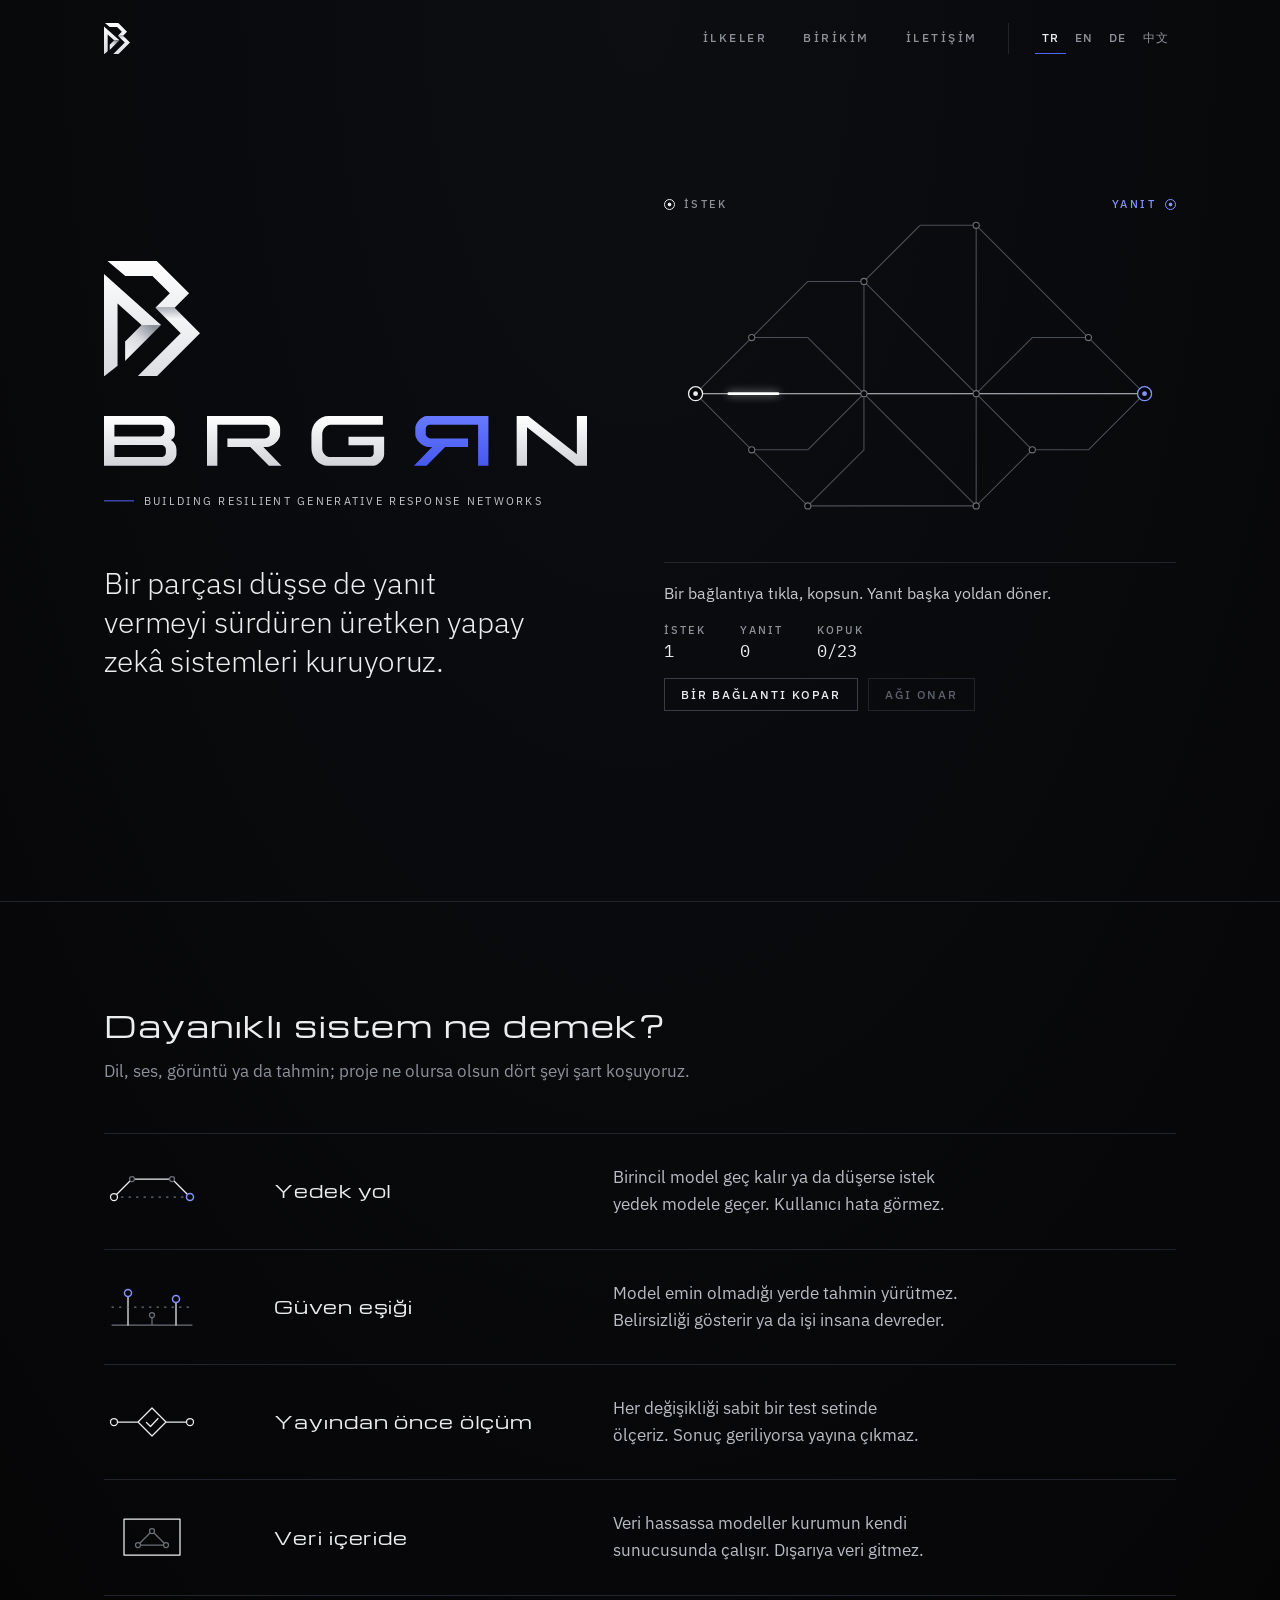
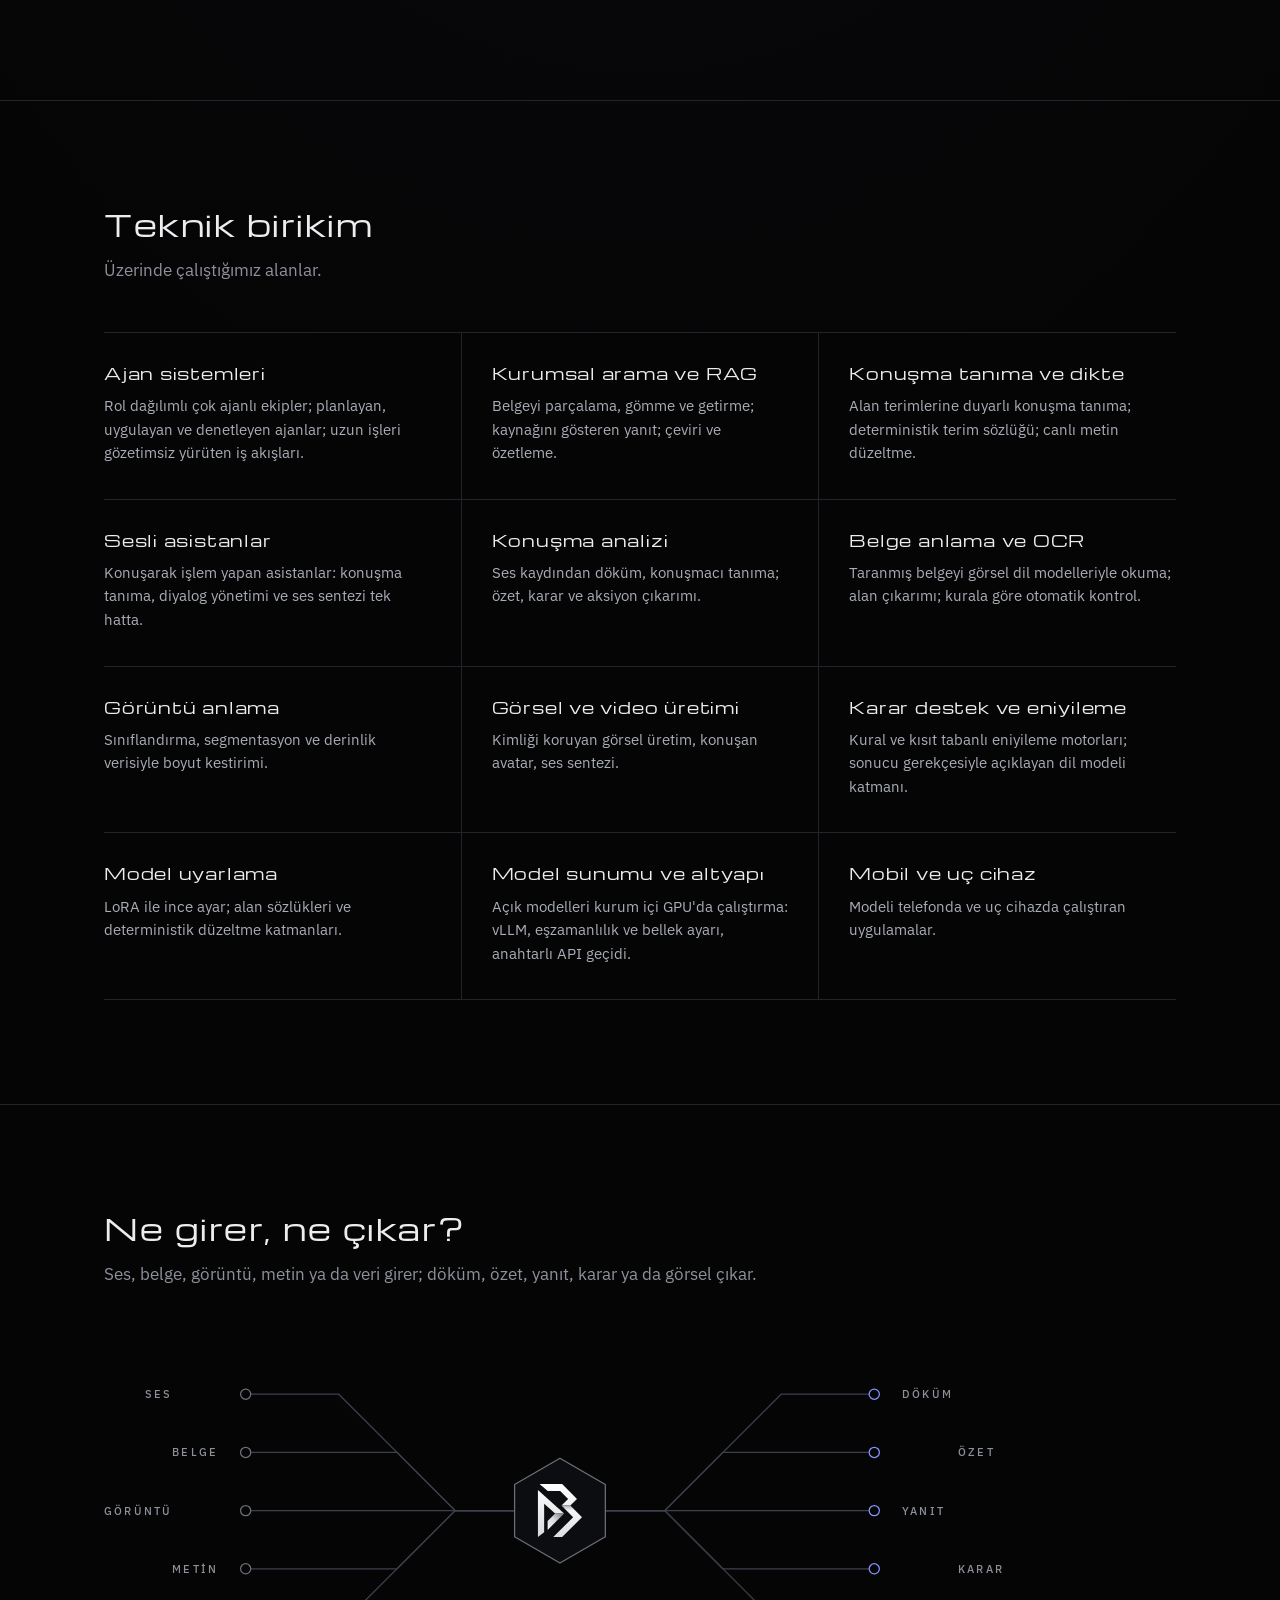
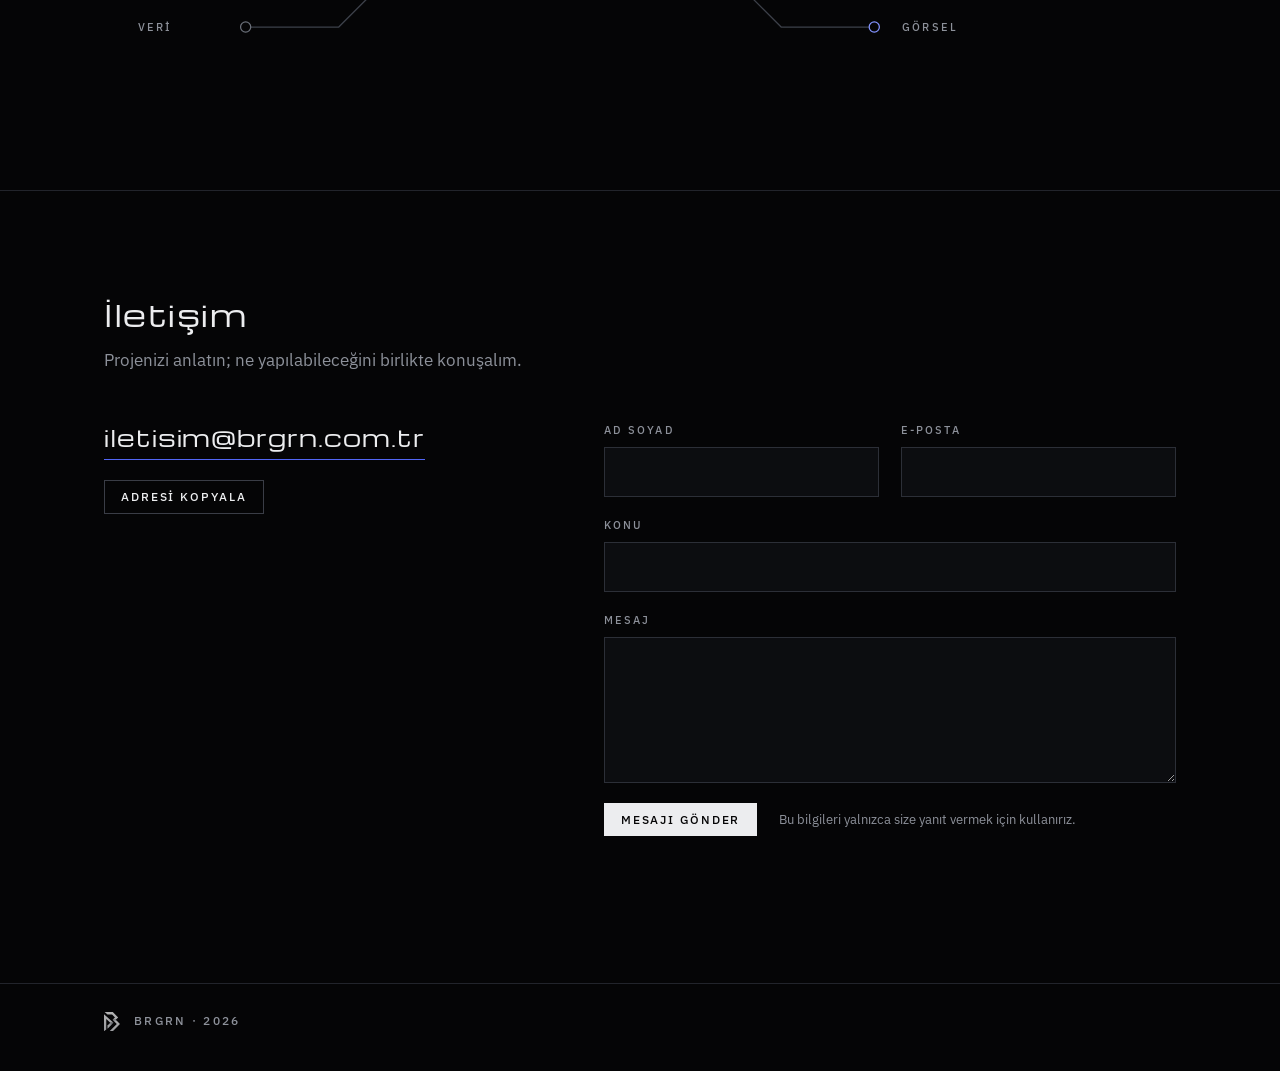
==== index.html @ f75fa8b0 "Dört dil, ilkeler, teknik birikim, akış ve iletişim formu - Sayfalar tools/ altındaki şablon ve meti" ====
<!doctype html>
<!-- Üretilen dosya, elle düzenlenmez. Kaynak: tools/page.html + tools/metinler.json (python3 tools/build.py) -->
<html lang="tr" class="no-js">
<head>
<meta charset="utf-8">
<meta name="viewport" content="width=device-width, initial-scale=1">
<title>BRGRN — Building Resilient Generative Response Networks</title>
<meta name="description" content="BRGRN: bir parçası düşse de yanıt vermeyi sürdüren üretken yapay zekâ sistemleri kuruyoruz.">
<meta name="theme-color" content="#050506">
<meta name="color-scheme" content="dark">
<link rel="canonical" href="https://brgrn.com.tr/">
<link rel="alternate" hreflang="tr" href="https://brgrn.com.tr/">
<link rel="alternate" hreflang="en" href="https://brgrn.com.tr/en/">
<link rel="alternate" hreflang="de" href="https://brgrn.com.tr/de/">
<link rel="alternate" hreflang="zh-Hans" href="https://brgrn.com.tr/zh/">
<link rel="alternate" hreflang="x-default" href="https://brgrn.com.tr/">
<meta property="og:type" content="website">
<meta property="og:url" content="https://brgrn.com.tr/">
<meta property="og:locale" content="tr_TR">
<meta property="og:title" content="BRGRN — Building Resilient Generative Response Networks">
<meta property="og:description" content="BRGRN: bir parçası düşse de yanıt vermeyi sürdüren üretken yapay zekâ sistemleri kuruyoruz.">
<link rel="icon" href="assets/img/favicon.svg" type="image/svg+xml">
<link rel="apple-touch-icon" href="assets/img/apple-touch-icon.png">
<link rel="preload" href="assets/fonts/ibm-plex-sans-latin-400.woff2" as="font" type="font/woff2" crossorigin>
<link rel="preload" href="assets/fonts/michroma-latin-400.woff2" as="font" type="font/woff2" crossorigin>
<link rel="stylesheet" href="assets/css/site.css?v=7">
<script>document.documentElement.className = 'js';</script>
</head>
<body>
<svg width="0" height="0" style="position:absolute" aria-hidden="true" focusable="false">
  <defs>
    <linearGradient id="brgrn-m1" gradientUnits="userSpaceOnUse" x1="0" y1="0" x2="0" y2="227.6"><stop offset="0" stop-color="#fff"/><stop offset="1" stop-color="#d7d9de"/></linearGradient>
    <linearGradient id="brgrn-m2" gradientUnits="userSpaceOnUse" x1="93.25" y1="126.2" x2="41.7" y2="177.75"><stop offset="0" stop-color="#8b9099"/><stop offset=".5" stop-color="#d9dbe0"/><stop offset="1" stop-color="#eeeff1"/></linearGradient>
    <linearGradient id="brgrn-m3" gradientUnits="userSpaceOnUse" x1="0" y1="92.25" x2="0" y2="227.6"><stop offset="0" stop-color="#aeb2ba"/><stop offset=".16" stop-color="#f4f5f6"/><stop offset="1" stop-color="#dcdee2"/></linearGradient>
    <linearGradient id="brgrn-w1" gradientUnits="userSpaceOnUse" x1="0" y1="0" x2="0" y2="73.2"><stop offset="0" stop-color="#fff"/><stop offset="1" stop-color="#d2d4d9"/></linearGradient>
    <linearGradient id="brgrn-w2" gradientUnits="userSpaceOnUse" x1="0" y1="0" x2="0" y2="73.2"><stop offset="0" stop-color="#6679ff"/><stop offset="1" stop-color="#4659ee"/></linearGradient>
    <path id="brgrn-b" fill-rule="evenodd" d="M0 0H88C94.76 0 104.1 9.86 104.1 17V26.5C104.1 30.5 101.5 33.8 98.4 35.3C102.2 37.6 106.5 42.5 106.5 49.5V56.5C106.5 63.51 96.93 73.2 90 73.2H0ZM15.3 12.9H83.6C86.1 12.9 88.6 15.4 88.6 17.9V23.2C88.6 26.7 85.1 30.2 81.6 30.2H15.3ZM15.3 42.6H84.4C87.65 42.6 90.9 45.85 90.9 49.1V54.4C90.9 57.4 87.9 60.4 84.9 60.4H15.3Z"/>
    <path id="brgrn-r" d="M0 0H91C97.93 0 107.5 10.15 107.5 17.5V27C107.5 35.28 97.33 45.4 89 45.4H82.8L109.5 73.2H91L63.6 45.4H30V33.1H85C88.6 33.1 92.2 29.65 92.2 26.2V18.6C92.2 15.75 89.35 12.9 86.5 12.9H15.2V73.2H0Z"/>
    <path id="brgrn-g" d="M105 0V13H28C21.71 13 15.9 19.72 15.9 27V48C15.9 54.45 21.71 60.4 28 60.4H86C88.75 60.4 91.5 57.7 91.5 55V42.9H54.5V30.4H106.9V57C106.9 63.8 97.68 73.2 91 73.2H24C10.8 73.2 0 61.64 0 47.5V27C0 12.15 11.25 0 25 0Z"/>
    <path id="brgrn-n" d="M0 0H17L88.5 56.3V0H103.5V73.2H87.07L15.2 16.5V73.2H0Z"/>
    <g id="brgrn-mark"><polygon fill="url(#brgrn-m1)" points="0,25.5 112.5,126.2 74,126.2 26.7,83.9 26.7,206.5 0,227.6"/><polygon fill="url(#brgrn-m2)" points="74,126.2 112.5,126.2 41.7,197 41.7,158.5"/><polygon fill="url(#brgrn-m1)" points="6.9,0 104,0 167.75,63.75 139.25,92.25 101.25,92.25 129.75,63.75 95.5,29.5 42.1,29.5"/><polygon fill="url(#brgrn-m3)" points="101.25,92.25 139.25,92.25 189.25,142.25 103.9,227.6 65.9,227.6 151.25,142.25"/></g>
    <g id="brgrn-word">
      <g fill="url(#brgrn-w1)"><use href="#brgrn-b"/><use href="#brgrn-r" x="151.4"/><use href="#brgrn-g" x="304.9"/><use href="#brgrn-n" x="606.6"/></g>
      <use href="#brgrn-r" fill="url(#brgrn-w2)" transform="translate(565.1 0) scale(-1 1)"/>
    </g>
  </defs>
</svg>

<a class="skip" href="#icerik">İçeriğe geç</a>

<header class="top">
  <a class="top__home" href="./" aria-label="BRGRN ana sayfa">
    <svg class="top__mark" viewBox="0 0 189.25 227.6" aria-hidden="true"><use href="#brgrn-mark"/></svg>
  </a>
  <nav class="top__nav" aria-label="Bölümler">
    <a href="#ilkeler">İlkeler</a>
    <a href="#birikim">Birikim</a>
    <a href="#iletisim">İletişim</a>
  </nav>
  <nav class="top__lang" aria-label="Dil">
    <a href="./" lang="tr" hreflang="tr" title="Türkçe" aria-current="true">TR</a>
    <a href="en/" lang="en" hreflang="en" title="English">EN</a>
    <a href="de/" lang="de" hreflang="de" title="Deutsch">DE</a>
    <a href="zh/" lang="zh-Hans" hreflang="zh-Hans" title="中文">中文</a>
  </nav>
</header>

<main id="icerik">

  <section class="hero" aria-labelledby="baslik">
    <div class="hero__id">
      <svg class="hero__mark rise" style="--d:0" viewBox="0 0 189.25 227.6" aria-hidden="true"><use href="#brgrn-mark"/></svg>
      <h1 class="hero__word rise" style="--d:1" id="baslik">
        <svg viewBox="0 0 710.1 73.2" role="img" aria-label="BRGRN"><use href="#brgrn-word"/></svg>
      </h1>
      <p class="tagline rise" style="--d:2" lang="en"><span>Building Resilient Generative Response Networks</span></p>
      <p class="lede rise" style="--d:3">Bir parçası düşse de yanıt vermeyi sürdüren üretken yapay zekâ sistemleri kuruyoruz.</p>
    </div>

    <figure class="net rise" style="--d:4" data-net>
      <div class="net__stage">
        <svg viewBox="0 0 584 388" role="img" aria-label="On iki düğümlü bir ağ. İstek soldan sağa gider, yanıt mavi renkte geri döner."></svg>
        <span class="net__tag net__tag--req" aria-hidden="true">İstek</span>
        <span class="net__tag net__tag--res" aria-hidden="true">Yanıt</span>
      </div>
      <figcaption class="net__panel">
        <p class="net__hint">Bir bağlantıya tıkla, kopsun. Yanıt başka yoldan döner.</p>
        <div class="net__row">
          <dl class="net__read">
            <div data-net-live><dt>İstek</dt><dd data-net-sent>0</dd></div>
            <div data-net-live><dt>Yanıt</dt><dd data-net-answered>0</dd></div>
            <div><dt>Kopuk</dt><dd data-net-cut>0/23</dd></div>
          </dl>
          <div class="net__actions">
            <button type="button" class="btn" data-net-break>Bir bağlantı kopar</button>
            <button type="button" class="btn" data-net-heal disabled>Ağı onar</button>
          </div>
        </div>
        <p class="net__status" role="status" data-net-status></p>
      </figcaption>
    </figure>
  </section>

  <section class="band" id="ilkeler" aria-labelledby="ilkeler-baslik">
    <h2 class="band__title" id="ilkeler-baslik">Dayanıklı sistem ne demek?</h2>
    <p class="band__lead">Dil, ses, görüntü ya da tahmin; proje ne olursa olsun dört şeyi şart koşuyoruz.</p>
    <ul class="rules">
      <li class="rule">
        <svg class="rule__fig" viewBox="0 0 96 48" aria-hidden="true">
          <path class="ln off" d="M10 30H86"/>
          <path class="ln on" d="M10 30L28 12H68L86 30"/>
          <circle class="nd" cx="28" cy="12" r="2.5"/><circle class="nd" cx="68" cy="12" r="2.5"/>
          <circle class="nd on" cx="10" cy="30" r="3.5"/><circle class="nd res" cx="86" cy="30" r="3.5"/>
        </svg>
        <h3 class="rule__name">Yedek yol</h3>
        <p class="rule__text">Birincil model geç kalır ya da düşerse istek yedek modele geçer. Kullanıcı hata görmez.</p>
      </li>
      <li class="rule">
        <svg class="rule__fig" viewBox="0 0 96 48" aria-hidden="true">
          <path class="ln" d="M8 42H88M48 42V34.5"/>
          <path class="ln on" d="M24 42V13.5M72 42V19.5"/>
          <path class="ln off" d="M8 24H88"/>
          <circle class="nd" cx="48" cy="32" r="2.5"/>
          <circle class="nd res" cx="24" cy="10" r="3.5"/><circle class="nd res" cx="72" cy="16" r="3.5"/>
        </svg>
        <h3 class="rule__name">Güven eşiği</h3>
        <p class="rule__text">Model emin olmadığı yerde tahmin yürütmez. Belirsizliği gösterir ya da işi insana devreder.</p>
      </li>
      <li class="rule">
        <svg class="rule__fig" viewBox="0 0 96 48" aria-hidden="true">
          <path class="ln on" d="M10 24H34L48 10L62 24L48 38L34 24M62 24H82"/>
          <path class="ln on" d="M42.5 24.5L46.5 28.5L54 20.5"/>
          <circle class="nd on" cx="10" cy="24" r="3.5"/><circle class="nd on" cx="86" cy="24" r="3.5"/>
        </svg>
        <h3 class="rule__name">Yayından önce ölçüm</h3>
        <p class="rule__text">Her değişikliği sabit bir test setinde ölçeriz. Sonuç geriliyorsa yayına çıkmaz.</p>
      </li>
      <li class="rule">
        <svg class="rule__fig" viewBox="0 0 96 48" aria-hidden="true">
          <path class="ln on" d="M20 6H76V42H20Z"/>
          <path class="ln" d="M34 32L48 18L62 32Z"/>
          <circle class="nd" cx="34" cy="32" r="2.5"/><circle class="nd" cx="48" cy="18" r="2.5"/><circle class="nd" cx="62" cy="32" r="2.5"/>
        </svg>
        <h3 class="rule__name">Veri içeride</h3>
        <p class="rule__text">Veri hassassa modeller kurumun kendi sunucusunda çalışır. Dışarıya veri gitmez.</p>
      </li>
    </ul>
  </section>

  <section class="band" id="birikim" aria-labelledby="birikim-baslik">
    <h2 class="band__title" id="birikim-baslik">Teknik birikim</h2>
    <p class="band__lead">Üzerinde çalıştığımız alanlar.</p>
    <div class="band__box">
      <ul class="fields">
        <li class="field">
          <h3 class="field__name">Ajan sistemleri</h3>
          <p class="field__text">Rol dağılımlı çok ajanlı ekipler; planlayan, uygulayan ve denetleyen ajanlar; uzun işleri gözetimsiz yürüten iş akışları.</p>
        </li>
        <li class="field">
          <h3 class="field__name">Kurumsal arama ve RAG</h3>
          <p class="field__text">Belgeyi parçalama, gömme ve getirme; kaynağını gösteren yanıt; çeviri ve özetleme.</p>
        </li>
        <li class="field">
          <h3 class="field__name">Konuşma tanıma ve dikte</h3>
          <p class="field__text">Alan terimlerine duyarlı konuşma tanıma; deterministik terim sözlüğü; canlı metin düzeltme.</p>
        </li>
        <li class="field">
          <h3 class="field__name">Sesli asistanlar</h3>
          <p class="field__text">Konuşarak işlem yapan asistanlar: konuşma tanıma, diyalog yönetimi ve ses sentezi tek hatta.</p>
        </li>
        <li class="field">
          <h3 class="field__name">Konuşma analizi</h3>
          <p class="field__text">Ses kaydından döküm, konuşmacı tanıma; özet, karar ve aksiyon çıkarımı.</p>
        </li>
        <li class="field">
          <h3 class="field__name">Belge anlama ve OCR</h3>
          <p class="field__text">Taranmış belgeyi görsel dil modelleriyle okuma; alan çıkarımı; kurala göre otomatik kontrol.</p>
        </li>
        <li class="field">
          <h3 class="field__name">Görüntü anlama</h3>
          <p class="field__text">Sınıflandırma, segmentasyon ve derinlik verisiyle boyut kestirimi.</p>
        </li>
        <li class="field">
          <h3 class="field__name">Görsel ve video üretimi</h3>
          <p class="field__text">Kimliği koruyan görsel üretim, konuşan avatar, ses sentezi.</p>
        </li>
        <li class="field">
          <h3 class="field__name">Karar destek ve eniyileme</h3>
          <p class="field__text">Kural ve kısıt tabanlı eniyileme motorları; sonucu gerekçesiyle açıklayan dil modeli katmanı.</p>
        </li>
        <li class="field">
          <h3 class="field__name">Model uyarlama</h3>
          <p class="field__text">LoRA ile ince ayar; alan sözlükleri ve deterministik düzeltme katmanları.</p>
        </li>
        <li class="field">
          <h3 class="field__name">Model sunumu ve altyapı</h3>
          <p class="field__text">Açık modelleri kurum içi GPU&#x27;da çalıştırma: vLLM, eşzamanlılık ve bellek ayarı, anahtarlı API geçidi.</p>
        </li>
        <li class="field">
          <h3 class="field__name">Mobil ve uç cihaz</h3>
          <p class="field__text">Modeli telefonda ve uç cihazda çalıştıran uygulamalar.</p>
        </li>
      </ul>
    </div>
  </section>

  <section class="band" id="akis" aria-labelledby="akis-baslik">
    <h2 class="band__title" id="akis-baslik">Ne girer, ne çıkar?</h2>
    <p class="band__lead">Ses, belge, görüntü, metin ya da veri girer; döküm, özet, yanıt, karar ya da görsel çıkar.</p>
    <div class="band__box">
      <figure class="flow" data-flow>
        <svg viewBox="0 0 448 240" role="img" aria-label="Beş girdi türü ortadaki BRGRN amblemine akar ve beş çıktı türünden biri olarak çıkar."></svg>
      </figure>
    </div>
  </section>

  <section class="band" id="iletisim" aria-labelledby="iletisim-baslik">
    <h2 class="band__title" id="iletisim-baslik">İletişim</h2>
    <p class="band__lead">Projenizi anlatın; ne yapılabileceğini birlikte konuşalım.</p>
    <div class="band__box contact">
      <div class="contact__direct">
        <a class="contact__mail" href="mailto:iletisim@brgrn.com.tr">iletisim@brgrn.com.tr</a>
        <button type="button" class="btn" aria-live="polite" data-copy="iletisim@brgrn.com.tr" data-copied="Kopyalandı" data-failed="Kopyalanamadı">Adresi kopyala</button>
      </div>
      <form class="form" action="mailto:iletisim@brgrn.com.tr" method="post" enctype="text/plain" data-form data-to="iletisim@brgrn.com.tr" data-endpoint="https://api.web3forms.com/submit" data-key="">
        <div class="form__pair">
          <label class="form__field"><span>Ad soyad</span><input type="text" name="name" autocomplete="name" required maxlength="120"></label>
          <label class="form__field"><span>E-posta</span><input type="email" name="email" autocomplete="email" required maxlength="160"></label>
        </div>
        <label class="form__field"><span>Konu</span><input type="text" name="subject" required maxlength="160"></label>
        <label class="form__field"><span>Mesaj</span><textarea name="message" rows="5" required maxlength="5000"></textarea></label>
        <input type="checkbox" name="botcheck" class="form__trap" tabindex="-1" autocomplete="off" aria-hidden="true">
        <div class="form__foot">
          <button type="submit" class="btn btn--main">Mesajı gönder</button>
          <p class="form__note">Bu bilgileri yalnızca size yanıt vermek için kullanırız.</p>
        </div>
        <p class="form__status" role="status" data-form-status></p>
      </form>
    </div>
  </section>

</main>

<footer class="foot">
  <div class="foot__in">
    <svg class="foot__mark" viewBox="0 0 189.25 227.6" aria-hidden="true"><use href="#brgrn-mark"/></svg>
    <p>BRGRN · 2026</p>
  </div>
</footer>

<script type="application/json" id="i18n">{"net": {"down": "Yol kalmadı. Onarım bekleniyor.", "rerouted": "Bağlantı koptu. Yanıt başka yoldan dönüyor.", "unaffected": "Bağlantı koptu. Kullanılan yol etkilenmedi.", "healed_hand": "Bağlantı onarıldı.", "healed_self": "Bağlantı kendini onardı.", "healed_all": "Ağ onarıldı."}, "flow": {"in": ["Ses", "Belge", "Görüntü", "Metin", "Veri"], "out": ["Döküm", "Özet", "Yanıt", "Karar", "Görsel"]}, "form": {"sending": "Gönderiliyor…", "sent": "Mesajınız ulaştı. Yanıtı yazdığınız e-posta adresine göndereceğiz.", "failed": "Mesaj gönderilemedi. Yeniden deneyin ya da doğrudan iletisim@brgrn.com.tr adresine yazın.", "mailto": "Posta programınız açıldı. Gönderimi oradan tamamlayın."}}</script>
<script src="assets/js/network.js?v=7" defer></script>
<script src="assets/js/flow.js?v=7" defer></script>
<script src="assets/js/contact.js?v=7" defer></script>
</body>
</html>
---- assets/css/site.css ----
/* BRGRN — site stilleri
   Renkler ve yazı tipleri logodan türetildi: siyah zemin, krom beyazı, "yanıt" mavisi. */

/* ---------- Yazı tipleri (dosyalar depoda, dış istek yok) ---------- */
@font-face { font-family: "Michroma"; font-weight: 400; font-display: swap;
  src: url("../fonts/michroma-latin-400.woff2") format("woff2");
  unicode-range: U+0000-00FF, U+0131, U+0152-0153, U+02BB-02BC, U+02C6, U+02DA, U+02DC, U+2000-206F, U+20AC, U+2122, U+2212; }
@font-face { font-family: "Michroma"; font-weight: 400; font-display: swap;
  src: url("../fonts/michroma-latin-ext-400.woff2") format("woff2");
  unicode-range: U+0100-0130, U+0132-0151, U+0154-02BA, U+02BD-02C5, U+02C7-02CC, U+02CE-02D7, U+02DD-02FF, U+1E00-1EFF, U+20A0-20AB, U+20AD-20C0; }

@font-face { font-family: "IBM Plex Sans"; font-weight: 300; font-display: swap;
  src: url("../fonts/ibm-plex-sans-latin-300.woff2") format("woff2");
  unicode-range: U+0000-00FF, U+0131, U+0152-0153, U+02BB-02BC, U+02C6, U+02DA, U+02DC, U+2000-206F, U+20AC, U+2122, U+2212; }
@font-face { font-family: "IBM Plex Sans"; font-weight: 300; font-display: swap;
  src: url("../fonts/ibm-plex-sans-latin-ext-300.woff2") format("woff2");
  unicode-range: U+0100-0130, U+0132-0151, U+0154-02BA, U+02BD-02C5, U+02C7-02CC, U+02CE-02D7, U+02DD-02FF, U+1E00-1EFF, U+20A0-20AB, U+20AD-20C0; }
@font-face { font-family: "IBM Plex Sans"; font-weight: 400; font-display: swap;
  src: url("../fonts/ibm-plex-sans-latin-400.woff2") format("woff2");
  unicode-range: U+0000-00FF, U+0131, U+0152-0153, U+02BB-02BC, U+02C6, U+02DA, U+02DC, U+2000-206F, U+20AC, U+2122, U+2212; }
@font-face { font-family: "IBM Plex Sans"; font-weight: 400; font-display: swap;
  src: url("../fonts/ibm-plex-sans-latin-ext-400.woff2") format("woff2");
  unicode-range: U+0100-0130, U+0132-0151, U+0154-02BA, U+02BD-02C5, U+02C7-02CC, U+02CE-02D7, U+02DD-02FF, U+1E00-1EFF, U+20A0-20AB, U+20AD-20C0; }
@font-face { font-family: "IBM Plex Sans"; font-weight: 500; font-display: swap;
  src: url("../fonts/ibm-plex-sans-latin-500.woff2") format("woff2");
  unicode-range: U+0000-00FF, U+0131, U+0152-0153, U+02BB-02BC, U+02C6, U+02DA, U+02DC, U+2000-206F, U+20AC, U+2122, U+2212; }
@font-face { font-family: "IBM Plex Sans"; font-weight: 500; font-display: swap;
  src: url("../fonts/ibm-plex-sans-latin-ext-500.woff2") format("woff2");
  unicode-range: U+0100-0130, U+0132-0151, U+0154-02BA, U+02BD-02C5, U+02C7-02CC, U+02CE-02D7, U+02DD-02FF, U+1E00-1EFF, U+20A0-20AB, U+20AD-20C0; }

@font-face { font-family: "IBM Plex Mono"; font-weight: 400; font-display: swap;
  src: url("../fonts/ibm-plex-mono-latin-400.woff2") format("woff2");
  unicode-range: U+0000-00FF, U+0131, U+0152-0153, U+02BB-02BC, U+02C6, U+02DA, U+02DC, U+2000-206F, U+20AC, U+2122, U+2212; }
@font-face { font-family: "IBM Plex Mono"; font-weight: 400; font-display: swap;
  src: url("../fonts/ibm-plex-mono-latin-ext-400.woff2") format("woff2");
  unicode-range: U+0100-0130, U+0132-0151, U+0154-02BA, U+02BD-02C5, U+02C7-02CC, U+02CE-02D7, U+02DD-02FF, U+1E00-1EFF, U+20A0-20AB, U+20AD-20C0; }

/* ---------- Temel değerler ---------- */
:root {
  --void: #050506;          /* zemin */
  --carbon: #0c0d10;        /* yükseltilmiş yüzey */
  --seam: #22242b;          /* ince çizgi */
  --steel: #8d919a;         /* ikincil metin */
  --chrome: #ecedef;        /* ana metin, amblem */
  --response: #5266f5;      /* logodaki mavi */
  --response-hi: #8494ff;   /* koyu zeminde küçük mavi metin */

  --display: "Michroma", "Eurostile", "Arial Black", sans-serif;
  --body: "IBM Plex Sans", system-ui, -apple-system, "Segoe UI", sans-serif;
  --mono: "IBM Plex Mono", ui-monospace, "SF Mono", Menlo, monospace;

  --gutter: clamp(20px, 5vw, 64px);
  --wide: 1200px;
}

*, *::before, *::after { box-sizing: border-box; }
html { -webkit-text-size-adjust: 100%; text-size-adjust: 100%; scroll-behavior: smooth; }
body {
  margin: 0;
  background: var(--void) radial-gradient(120% 70% at 50% 0%, #0d0e12 0%, var(--void) 70%) no-repeat;
  color: var(--chrome);
  font: 400 1.0625rem/1.6 var(--body);
  -webkit-font-smoothing: antialiased;
}
h1, h2, h3, p, ul, dl, dd, figure { margin: 0; }
a { color: inherit; }
svg { display: block; }
:focus-visible { outline: 2px solid var(--response-hi); outline-offset: 4px; border-radius: 2px; }

.skip { position: absolute; left: var(--gutter); top: -100px; z-index: 10; padding: 10px 14px; background: var(--chrome); color: var(--void); text-decoration: none; }
.skip:focus { top: 12px; }

/* ---------- Üst şerit ---------- */
.top {
  display: flex; flex-wrap: wrap; align-items: center; gap: 12px clamp(14px, 3vw, 30px);
  max-width: var(--wide); margin-inline: auto; padding: 22px var(--gutter);
}
.top__mark { width: 26px; height: auto; }
.top__nav { display: flex; gap: clamp(14px, 3vw, 36px); margin-left: auto; }
.top__nav a {
  font-size: .78rem; font-weight: 500; letter-spacing: .2em; text-transform: uppercase;
  text-decoration: none; color: var(--steel); padding: 6px 0;
  border-bottom: 1px solid transparent; transition: color .2s, border-color .2s;
}
.top__nav a:hover { color: var(--chrome); border-color: var(--response); }
.top__lang { display: flex; gap: 2px; padding-left: clamp(12px, 2.4vw, 26px); border-left: 1px solid var(--seam); }
.top__lang a {
  padding: 6px 7px; font-size: .74rem; font-weight: 500; letter-spacing: .1em; text-decoration: none;
  color: var(--steel); border-bottom: 1px solid transparent; transition: color .2s, border-color .2s;
}
.top__lang a:hover { color: var(--chrome); }
.top__lang a[aria-current] { color: var(--chrome); border-color: var(--response); }
@media (max-width: 760px) {
  .top__lang { order: 2; margin-left: auto; padding-left: 0; border-left: 0; }
  .top__nav { order: 3; width: 100%; margin-left: 0; }
}

/* ---------- Giriş ---------- */
.hero {
  display: grid; grid-template-columns: minmax(0, 1fr) minmax(0, 1.06fr);
  gap: clamp(32px, 6vw, 88px); align-items: center;
  max-width: var(--wide); margin-inline: auto;
  padding: clamp(28px, 6vh, 72px) var(--gutter) clamp(56px, 10vh, 112px);
  min-height: calc(100svh - 76px);
}
.no-js .hero { grid-template-columns: minmax(0, 1fr); }
.hero__id { container-type: inline-size; }
.hero__mark { width: clamp(60px, 8vw, 96px); height: auto; }
.hero__word { margin-top: clamp(26px, 4vw, 40px); }
.hero__word svg { width: min(100%, 500px); height: auto; }

.tagline {
  display: flex; align-items: baseline; gap: .9em;
  margin-top: clamp(16px, 2.2vw, 24px);
  /* geniş ekranda logodaki gibi tek satır: boyut, logo genişliğine göre ölçeklenir */
  font-size: clamp(.64rem, 2.36cqi, .8rem); font-weight: 400;
  letter-spacing: .2em; text-transform: uppercase; line-height: 1.9; color: #c5c8ce;
  text-wrap: balance;
}
.tagline::before { content: ""; flex: none; width: 2.6em; height: 1px; background: var(--response); transform: translateY(-.32em); }

.lede {
  margin-top: clamp(28px, 4.5vw, 52px); max-width: 24ch;
  font-size: clamp(1.3rem, 1rem + 1.3vw, 1.85rem); font-weight: 300; line-height: 1.32; letter-spacing: -.005em;
  text-wrap: balance;
}

/* ---------- Canlı ağ ---------- */
.no-js .net { display: none; }
.net__stage { position: relative; }
.net__stage svg { width: 100%; height: auto; overflow: visible; }

.net__line { fill: none; stroke: #4a4e58; stroke-width: 1.25; stroke-linecap: round; stroke-linejoin: round; transition: stroke .2s, opacity .4s; }
.net__hit { fill: none; stroke: transparent; stroke-width: 22; stroke-linecap: round; pointer-events: stroke; cursor: pointer; }
.net__edge:hover .net__line { stroke: var(--chrome); }
.net__edge.is-cut .net__line { stroke-dasharray: 1.5 7; opacity: .55; }
.net__edge.is-cut:hover .net__line { opacity: 1; }

.net__route { fill: none; stroke: var(--chrome); stroke-width: 1.5; stroke-linecap: round; stroke-linejoin: round; opacity: .5; pointer-events: none; transition: stroke .35s, opacity .35s; }
.net.is-answering .net__route { stroke: var(--response); opacity: .8; }
.net.is-down .net__route { opacity: 0; }

.net__pulse { fill: none; stroke-width: 3.25; stroke-linecap: round; stroke-linejoin: round; pointer-events: none; opacity: 0; }
.net__pulse--req { stroke: #fff; filter: drop-shadow(0 0 5px rgba(255, 255, 255, .7)); }
.net__pulse--res { stroke: var(--response-hi); filter: drop-shadow(0 0 6px var(--response)); }
.net__pulse.is-on { opacity: 1; }

.net__node { fill: var(--void); stroke: #6b7079; stroke-width: 1.25; pointer-events: none; }
.net__end { fill: var(--void); stroke: var(--chrome); stroke-width: 1.5; pointer-events: none; }
.net__end--res { stroke: var(--response-hi); }
.net__core { fill: var(--chrome); pointer-events: none; }
.net__core--res { fill: var(--response-hi); }
.net__ring { fill: none; stroke-width: 1.25; pointer-events: none; opacity: 0; transform-box: fill-box; transform-origin: center; }

/* İstek / yanıt açıklaması: sahnenin boş üst köşelerinde durur, sözcük hangi dilde ne kadar uzun olursa olsun taşmaz */
.net__tag {
  position: absolute; top: 0; display: inline-flex; align-items: center; gap: 9px;
  font: 500 .68rem/1 var(--body); letter-spacing: .22em; text-transform: uppercase;
  color: var(--steel); pointer-events: none;
}
.net__tag::before {
  content: ""; flex: none; width: 11px; height: 11px; border-radius: 50%; border: 1.5px solid var(--chrome);
  background: radial-gradient(circle, var(--chrome) 0 1.6px, transparent 2.2px);
}
.net__tag--req { left: 0; }
.net__tag--res { right: 0; flex-direction: row-reverse; color: var(--response-hi); }
.net__tag--res::before { border-color: var(--response-hi); background: radial-gradient(circle, var(--response-hi) 0 1.6px, transparent 2.2px); }

.net__panel { margin-top: clamp(14px, 2vw, 22px); padding-top: 18px; border-top: 1px solid var(--seam); }
.net__hint { color: #c5c8ce; font-size: .98rem; }
.net__row { display: flex; flex-wrap: wrap; align-items: flex-end; justify-content: space-between; gap: 16px 28px; margin-top: 16px; }
.net__read { display: flex; gap: clamp(18px, 3vw, 34px); }
.net__read dt { font-size: .66rem; font-weight: 500; letter-spacing: .2em; text-transform: uppercase; color: var(--steel); }
.net__read dd { margin-top: 3px; font: 400 1.05rem/1.2 var(--mono); font-variant-numeric: tabular-nums; }
.net.is-still [data-net-live] { display: none; }
.net__actions { display: flex; flex-wrap: wrap; gap: 10px; }
.net__status { min-height: 1.5em; margin-top: 12px; font: 400 .8rem/1.5 var(--mono); color: var(--steel); }

.btn {
  appearance: none; background: transparent; color: var(--chrome); cursor: pointer;
  border: 1px solid #3a3d46; border-radius: 0; padding: 10px 16px;
  font: 500 .74rem/1 var(--body); letter-spacing: .16em; text-transform: uppercase;
  transition: border-color .2s, background-color .2s, color .2s;
}
.btn:hover:not(:disabled) { border-color: var(--chrome); background: rgba(255, 255, 255, .04); }
.btn:disabled { color: #5c606a; border-color: var(--seam); cursor: default; }

/* ---------- Bölümler ---------- */
.band { border-top: 1px solid var(--seam); }
.band > * { max-width: var(--wide); margin-inline: auto; padding-inline: var(--gutter); }
.band__title {
  padding-top: clamp(56px, 9vw, 104px);
  font: 400 clamp(1.15rem, .9rem + 1.3vw, 1.9rem)/1.25 var(--display); letter-spacing: .05em;
}

.band__lead { margin-top: 14px; color: var(--steel); }

.rules { margin: clamp(28px, 4vw, 48px) auto 0; padding-block: 0 clamp(56px, 9vw, 104px); list-style: none; }
.rule {
  display: grid; grid-template-columns: clamp(72px, 11vw, 132px) minmax(0, .8fr) minmax(0, 1.5fr);
  gap: 8px clamp(18px, 3vw, 44px); align-items: center;
  padding-block: clamp(20px, 2.6vw, 30px); border-top: 1px solid var(--seam);
}
.rule:last-child { border-bottom: 1px solid var(--seam); }
/* küçük şemalar girişteki ağla aynı çizgi diliyle: mavi her yerde "yanıt" */
.rule__fig { width: clamp(64px, 8vw, 96px); height: auto; overflow: visible; }
.rule__fig .ln { fill: none; stroke: #6b7079; stroke-width: 1.25; stroke-linecap: round; stroke-linejoin: round; vector-effect: non-scaling-stroke; }
.rule__fig .ln.on { stroke: var(--chrome); }
.rule__fig .ln.off { stroke-dasharray: 1.5 6; }
.rule__fig .nd { fill: var(--void); stroke: #6b7079; stroke-width: 1.25; vector-effect: non-scaling-stroke; }
.rule__fig .nd.on { stroke: var(--chrome); }
.rule__fig .nd.res { stroke: var(--response-hi); stroke-width: 1.5; }
.rule__name { margin: 0; font: 400 clamp(.9rem, .78rem + .5vw, 1.1rem)/1.35 var(--display); letter-spacing: .05em; }
.rule__text { color: #b9bcc3; text-wrap: balance; }

/* Teknik birikim: ince çizgili hücre ızgarası (çizgiler, boşlukta görünen zemin rengi) */
.band__box { margin-top: clamp(28px, 4vw, 48px); padding-bottom: clamp(56px, 9vw, 104px); }
.fields {
  --cols: 3; --pad: clamp(18px, 2.4vw, 30px);
  display: grid; grid-template-columns: repeat(var(--cols), minmax(0, 1fr)); gap: 1px;
  padding: 0; list-style: none; background: var(--seam); border-block: 1px solid var(--seam);
}
.field { background: var(--void); padding: var(--pad) var(--pad) calc(var(--pad) + 4px); }
.field__name { font: 400 clamp(.84rem, .76rem + .3vw, .98rem)/1.35 var(--display); letter-spacing: .05em; }
.field__text { margin-top: 10px; font-size: .95rem; line-height: 1.55; color: #a9adb5; }
@media (min-width: 901px) { .field:nth-child(3n + 1) { padding-left: 0; } .field:nth-child(3n) { padding-right: 0; } }
@media (max-width: 900px) and (min-width: 561px) { .fields { --cols: 2; } .field:nth-child(odd) { padding-left: 0; } .field:nth-child(even) { padding-right: 0; } }
@media (max-width: 560px) { .fields { --cols: 1; } .field { padding-inline: 0; } }

/* Akış: girdiler ambleme akar, yanıt olarak çıkar */
.no-js .flow { display: none; }
.flow { display: grid; grid-template-columns: auto minmax(0, 1fr) auto; column-gap: clamp(8px, 1.4vw, 16px); max-width: 900px; }
.flow svg { width: 100%; height: auto; overflow: visible; }
.flow__line { fill: none; stroke: #3d414a; stroke-width: 1.25; stroke-linecap: round; stroke-linejoin: round; vector-effect: non-scaling-stroke; }
.flow__pulse { fill: none; stroke-width: 2.2; stroke-linecap: round; stroke-linejoin: round; }
.flow__pulse--in { stroke: #fff; filter: drop-shadow(0 0 4px rgba(255, 255, 255, .6)); }
.flow__pulse--out { stroke: var(--response-hi); filter: drop-shadow(0 0 5px var(--response)); }
.flow__node { fill: var(--void); stroke: #6b7079; stroke-width: 1.25; vector-effect: non-scaling-stroke; }
.flow__node--out { stroke: var(--response-hi); }
.flow__ring { fill: none; stroke: var(--response-hi); stroke-width: 1.25; opacity: 0; transform-box: fill-box; transform-origin: center; }
.flow__hex { fill: var(--carbon); stroke: #6b7079; stroke-width: 1.25; stroke-linejoin: round; vector-effect: non-scaling-stroke; }
.flow__glow { fill: none; stroke: var(--response-hi); stroke-width: 2; stroke-linejoin: round; opacity: 0; vector-effect: non-scaling-stroke; }
/* Altı eşit satır: her etiket iki satıra yayılıp ortalanınca çizimdeki hatla aynı hizaya gelir */
.flow__col { display: grid; grid-template-rows: repeat(6, 1fr); }
.flow__col--in { justify-items: end; }
.flow__tag {
  align-self: center; white-space: nowrap;
  font: 500 .68rem/1 var(--body); letter-spacing: .2em; text-transform: uppercase;
  color: var(--steel); transition: color .25s;
}
.flow__tag:nth-child(1) { grid-row: 1 / span 2; }
.flow__tag:nth-child(2) { grid-row: 2 / span 2; }
.flow__tag:nth-child(3) { grid-row: 3 / span 2; }
.flow__tag:nth-child(4) { grid-row: 4 / span 2; }
.flow__tag:nth-child(5) { grid-row: 5 / span 2; }
.flow__col--in .is-on { color: var(--chrome); }
.flow__col--out .is-on { color: var(--response-hi); }
@media (max-width: 620px) { .flow__tag { font-size: .68rem; letter-spacing: .02em; text-transform: none; } }

/* İletişim: adres sayfanın son sözü */
.contact { display: grid; grid-template-columns: minmax(0, .85fr) minmax(0, 1.15fr); gap: clamp(36px, 6vw, 88px); align-items: start; }
.contact__direct { display: flex; flex-wrap: wrap; align-items: center; gap: 20px clamp(18px, 2.4vw, 28px); }
.contact__mail {
  font: 400 clamp(.95rem, .55rem + 1.3vw, 1.45rem)/1.25 var(--display); letter-spacing: .04em; overflow-wrap: anywhere;
  color: var(--chrome); text-decoration: none; padding-bottom: 8px; border-bottom: 1px solid var(--response);
  transition: color .2s;
}
.contact__mail:hover { color: var(--response-hi); }

.form { display: grid; gap: 20px; }
.form__pair { display: grid; grid-template-columns: repeat(2, minmax(0, 1fr)); gap: 20px 22px; }
.form__field { display: grid; gap: 8px; }
.form__field span { font-size: .66rem; font-weight: 500; letter-spacing: .2em; text-transform: uppercase; color: var(--steel); }
.form__field input, .form__field textarea {
  width: 100%; margin: 0; padding: 12px 14px; border: 1px solid #2c2f37; border-radius: 0;
  background: var(--carbon); color: var(--chrome); font: 400 1rem/1.5 var(--body);
  transition: border-color .2s;
}
.form__field textarea { display: block; min-height: 132px; resize: vertical; }
.form__field input:hover, .form__field textarea:hover { border-color: #4a4e58; }
.form__field input:focus-visible, .form__field textarea:focus-visible { outline: 2px solid var(--response-hi); outline-offset: 0; border-color: transparent; }
.form__trap { position: absolute; left: -9999px; width: 1px; height: 1px; opacity: 0; }
.form__foot { display: flex; flex-wrap: wrap; align-items: center; gap: 14px 22px; }
.form__note { font-size: .84rem; color: var(--steel); }
.form__status { min-height: 1.5em; font-size: .94rem; line-height: 1.5; }
.form__status[data-kind="ok"] { color: var(--response-hi); }
.form__status[data-kind="error"] { color: #ff9c8c; }
.btn--main { background: var(--chrome); border-color: var(--chrome); color: var(--void); }
.btn--main:hover:not(:disabled) { background: #fff; border-color: #fff; }
.btn--main:disabled { background: #3a3d46; border-color: #3a3d46; color: #9a9ea8; }
@media (max-width: 880px) { .contact { grid-template-columns: minmax(0, 1fr); } }
@media (max-width: 520px) { .form__pair { grid-template-columns: minmax(0, 1fr); } }
.no-js [data-copy] { display: none; }

/* ---------- Alt şerit ---------- */
.foot { border-top: 1px solid var(--seam); }
.foot__in {
  display: flex; align-items: center; gap: 14px;
  max-width: var(--wide); margin-inline: auto; padding: 28px var(--gutter) 40px;
  font-size: .72rem; font-weight: 500; letter-spacing: .2em; text-transform: uppercase; color: var(--steel);
}
.foot__mark { width: 16px; height: auto; opacity: .7; }

/* ---------- Dile özgü ayarlar ---------- */
/* Çince: Michroma ve Plex'te Çince harf yok; Latin harfler onlardan, Çince harfler cihazın yazı tipinden gelir */
html:lang(zh) {
  --display: "Michroma", "PingFang SC", "Hiragino Sans GB", "Microsoft YaHei", "Noto Sans SC", "Source Han Sans SC", sans-serif;
  --body: "IBM Plex Sans", "PingFang SC", "Hiragino Sans GB", "Microsoft YaHei", "Noto Sans SC", "Source Han Sans SC", system-ui, sans-serif;
}
html:lang(zh) body { line-height: 1.75; }
html:lang(zh) .lede { max-width: 14em; line-height: 1.5; }
html:lang(zh) :is(.band__title, .rule__name, .field__name) { letter-spacing: .08em; }
html:lang(zh) :is(.top__nav a, .net__tag, .net__read dt, .btn, .flow__tag, .form__field span) { letter-spacing: .1em; }
/* Almanca: uzun bileşik sözcükler dar sütunda hecelenerek bölünsün */
html:lang(de) :is(.band__title, .rule__name, .field__name) { hyphens: auto; overflow-wrap: break-word; }

/* ---------- Dar ekran ---------- */
@media (max-width: 880px) {
  .hero { grid-template-columns: minmax(0, 1fr); min-height: 0; gap: 44px; }
  .lede { max-width: 28ch; }
}
@media (max-width: 620px) {
  .rule { grid-template-columns: 64px minmax(0, 1fr); align-items: start; }
  .rule__fig { grid-row: span 2; margin-top: 2px; }
  .tagline { letter-spacing: .2em; }
  .top__nav a { font-size: .7rem; letter-spacing: .14em; }
  .net__tag { font-size: .62rem; letter-spacing: .16em; }
  .net__actions { width: 100%; }
  .net__actions .btn { flex: 1 1 auto; }
}

/* ---------- Hareket ---------- */
@media (prefers-reduced-motion: no-preference) {
  .rise { animation: rise .8s cubic-bezier(.2, .7, .2, 1) both; animation-delay: calc(var(--d, 0) * 90ms + 80ms); }
  @keyframes rise { from { opacity: 0; transform: translateY(14px); } }
}
@media (prefers-reduced-motion: reduce) {
  html { scroll-behavior: auto; }
  * { transition-duration: 0s !important; }
}
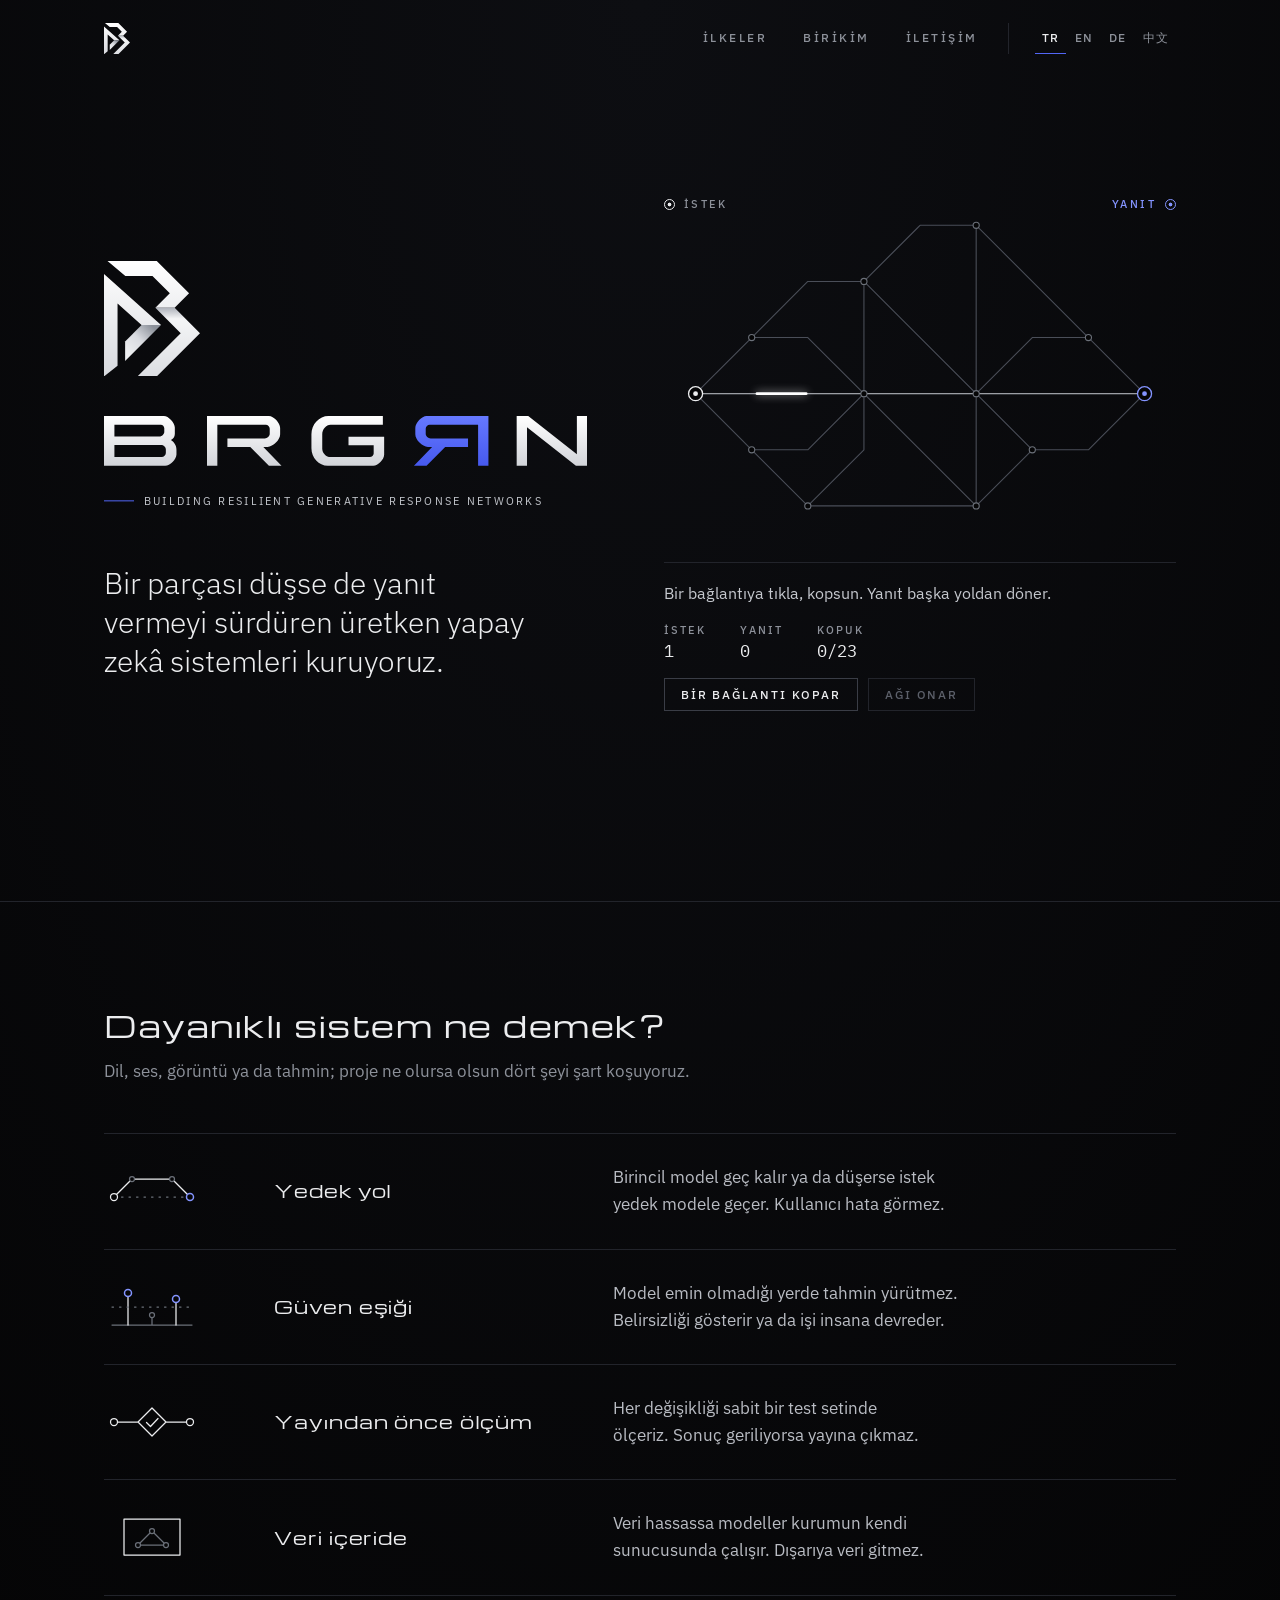
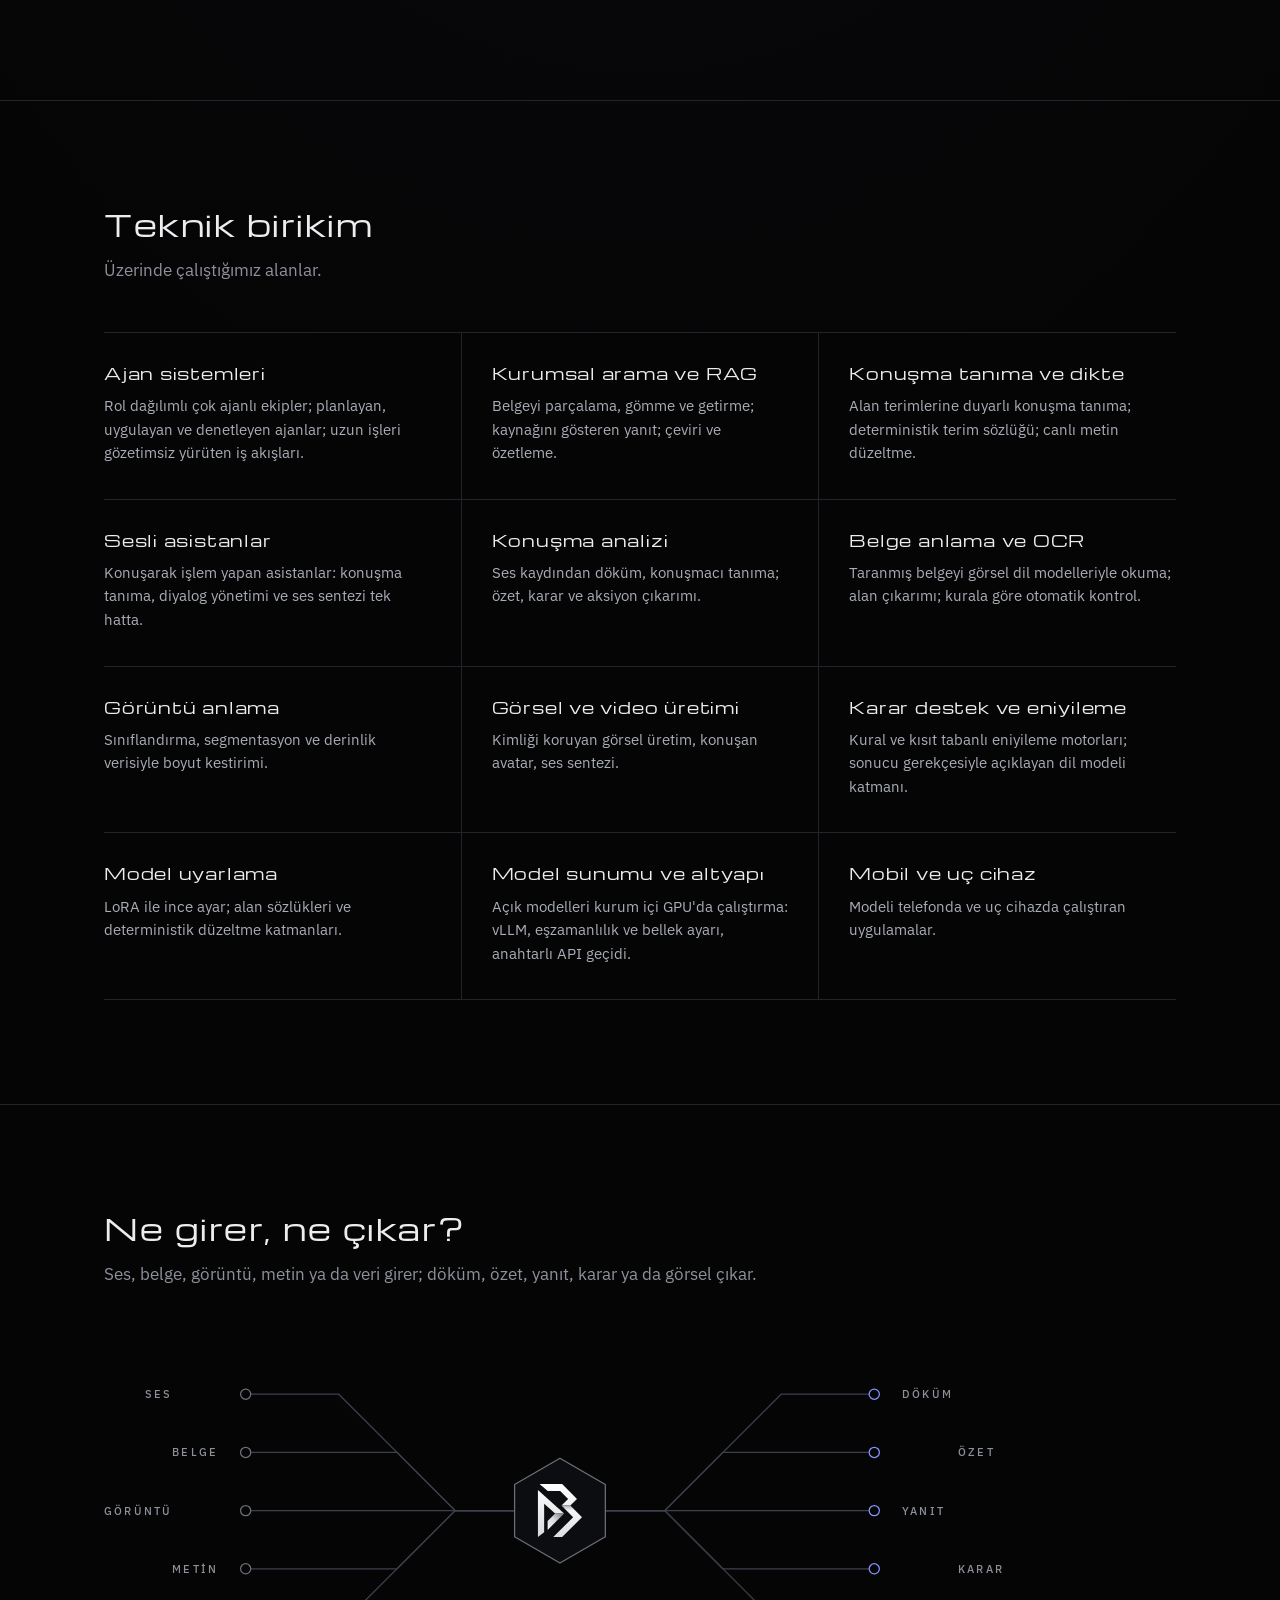
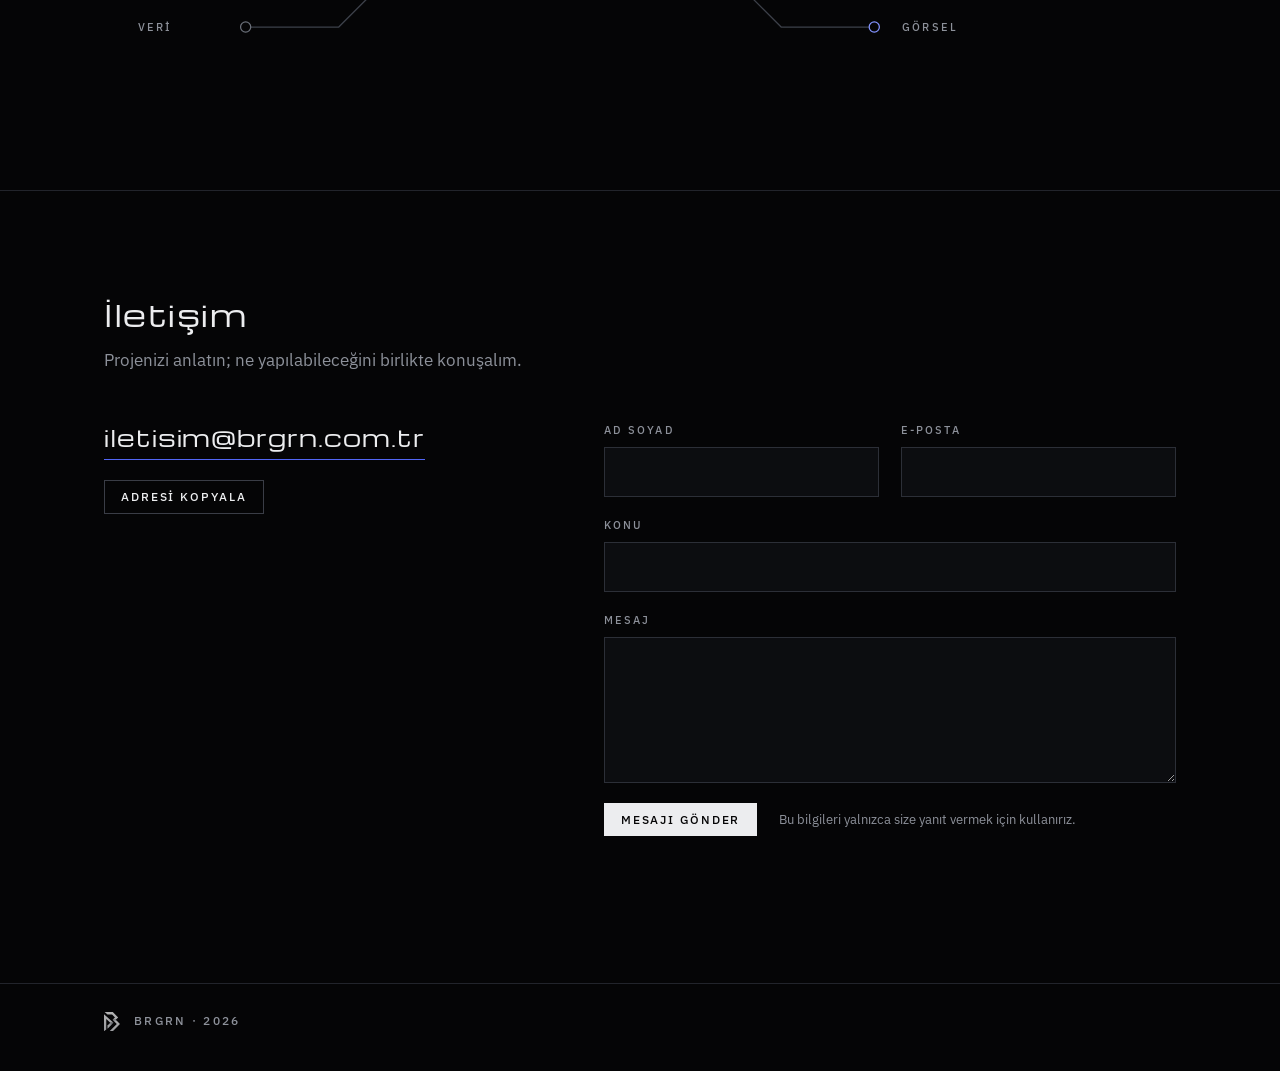
==== commit 331d8237: "Bağlantı önizlemesi için görsel ve etiketler Paylaşılan bağlantıda logo görünsün diye og:image ve tw" ====
--- a/index.html
+++ b/index.html
@@ -19,6 +19,14 @@
 <meta property="og:locale" content="tr_TR">
 <meta property="og:title" content="BRGRN — Building Resilient Generative Response Networks">
 <meta property="og:description" content="BRGRN: bir parçası düşse de yanıt vermeyi sürdüren üretken yapay zekâ sistemleri kuruyoruz.">
+<meta property="og:site_name" content="BRGRN">
+<meta property="og:image" content="https://brgrn.com.tr/assets/img/og.png">
+<meta property="og:image:type" content="image/png">
+<meta property="og:image:width" content="1200">
+<meta property="og:image:height" content="630">
+<meta property="og:image:alt" content="BRGRN — Building Resilient Generative Response Networks">
+<meta name="twitter:card" content="summary_large_image">
+<meta name="twitter:image" content="https://brgrn.com.tr/assets/img/og.png">
 <link rel="icon" href="assets/img/favicon.svg" type="image/svg+xml">
 <link rel="apple-touch-icon" href="assets/img/apple-touch-icon.png">
 <link rel="preload" href="assets/fonts/ibm-plex-sans-latin-400.woff2" as="font" type="font/woff2" crossorigin>
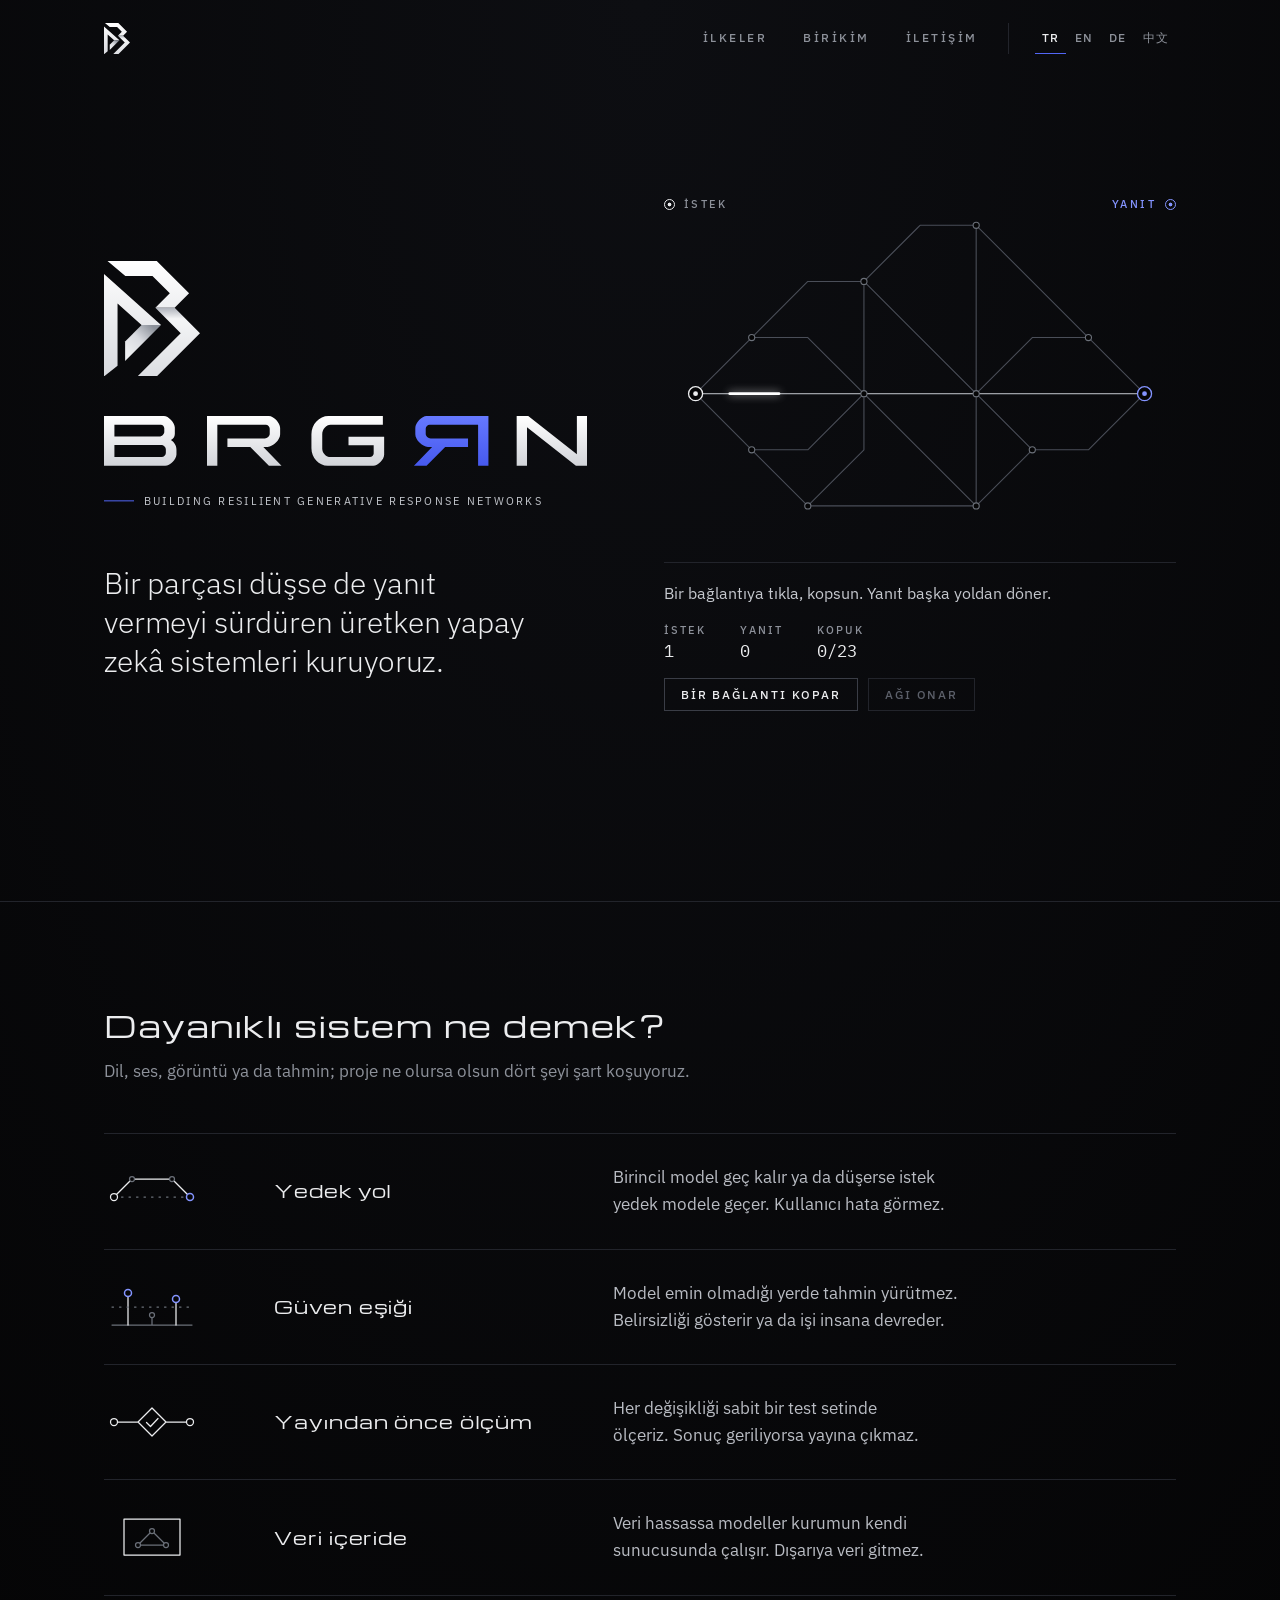
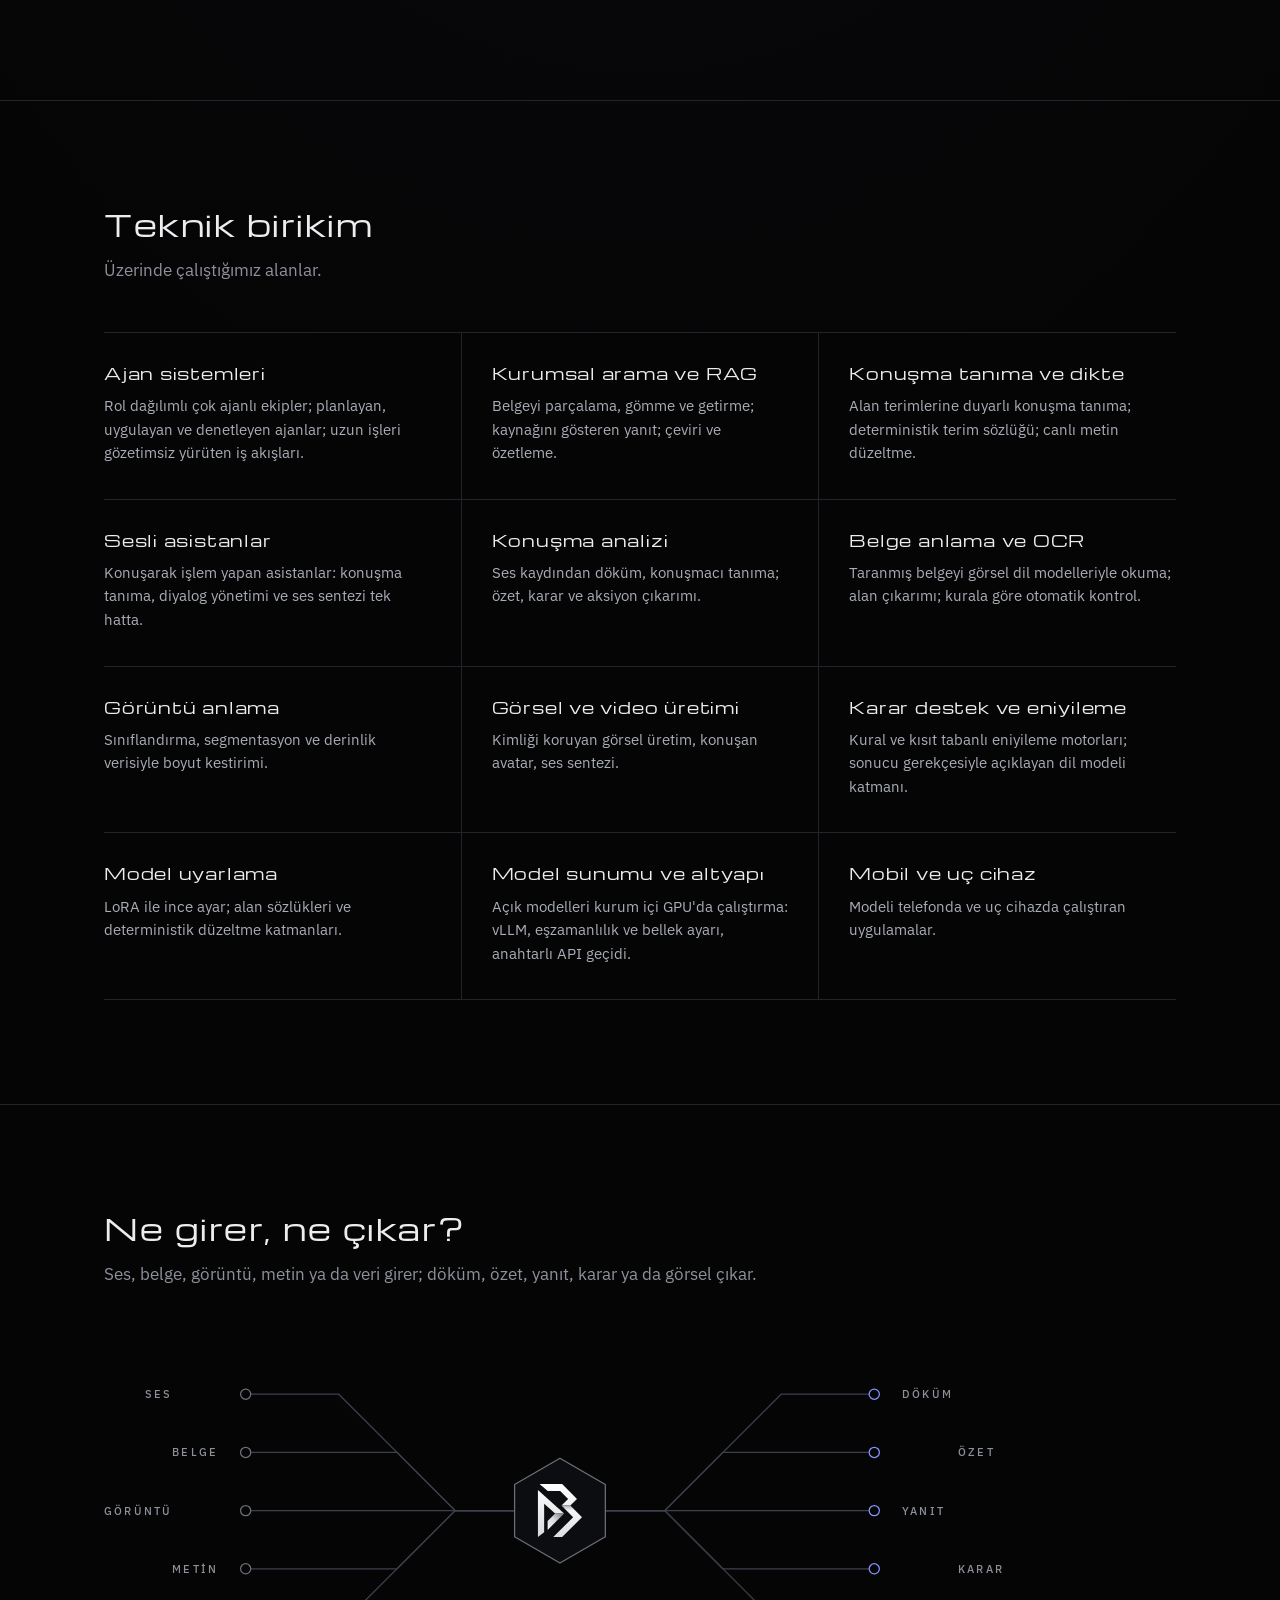
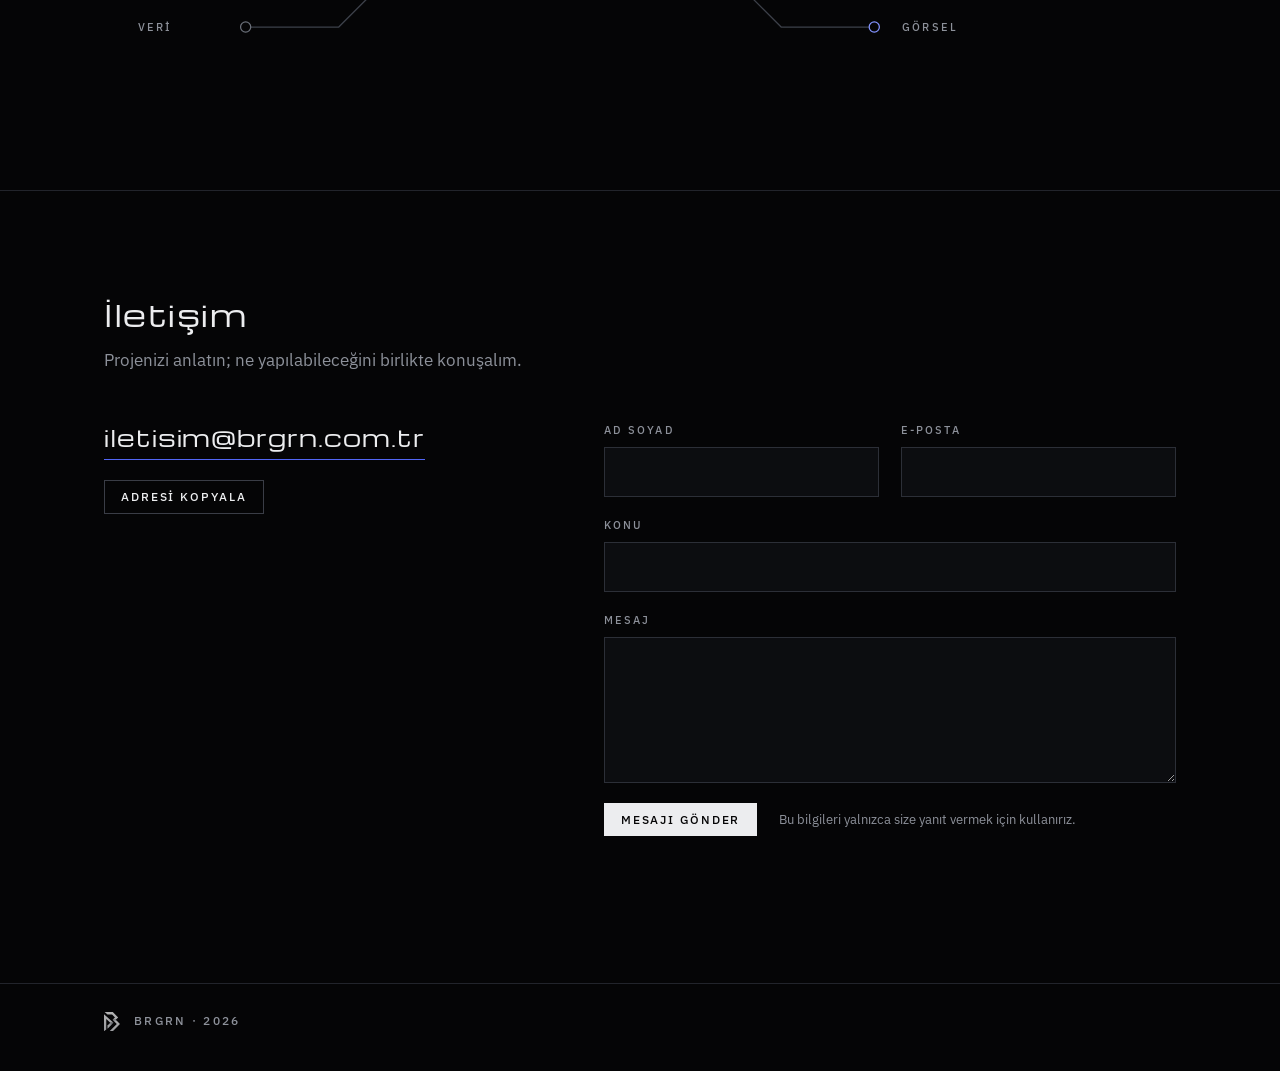
==== commit 9b99d2b6: "Bağlantı önizleme görseli küçük resimde okunacak şekilde yenilendi Amblem ve yazı büyütüldü, slogan " ====
--- a/index.html
+++ b/index.html
@@ -20,18 +20,18 @@
 <meta property="og:title" content="BRGRN — Building Resilient Generative Response Networks">
 <meta property="og:description" content="BRGRN: bir parçası düşse de yanıt vermeyi sürdüren üretken yapay zekâ sistemleri kuruyoruz.">
 <meta property="og:site_name" content="BRGRN">
-<meta property="og:image" content="https://brgrn.com.tr/assets/img/og.png">
+<meta property="og:image" content="https://brgrn.com.tr/assets/img/og.png?v=2">
 <meta property="og:image:type" content="image/png">
 <meta property="og:image:width" content="1200">
 <meta property="og:image:height" content="630">
 <meta property="og:image:alt" content="BRGRN — Building Resilient Generative Response Networks">
 <meta name="twitter:card" content="summary_large_image">
-<meta name="twitter:image" content="https://brgrn.com.tr/assets/img/og.png">
+<meta name="twitter:image" content="https://brgrn.com.tr/assets/img/og.png?v=2">
 <link rel="icon" href="assets/img/favicon.svg" type="image/svg+xml">
 <link rel="apple-touch-icon" href="assets/img/apple-touch-icon.png">
 <link rel="preload" href="assets/fonts/ibm-plex-sans-latin-400.woff2" as="font" type="font/woff2" crossorigin>
 <link rel="preload" href="assets/fonts/michroma-latin-400.woff2" as="font" type="font/woff2" crossorigin>
-<link rel="stylesheet" href="assets/css/site.css?v=7">
+<link rel="stylesheet" href="assets/css/site.css?v=8">
 <script>document.documentElement.className = 'js';</script>
 </head>
 <body>
@@ -257,8 +257,8 @@
 </footer>
 
 <script type="application/json" id="i18n">{"net": {"down": "Yol kalmadı. Onarım bekleniyor.", "rerouted": "Bağlantı koptu. Yanıt başka yoldan dönüyor.", "unaffected": "Bağlantı koptu. Kullanılan yol etkilenmedi.", "healed_hand": "Bağlantı onarıldı.", "healed_self": "Bağlantı kendini onardı.", "healed_all": "Ağ onarıldı."}, "flow": {"in": ["Ses", "Belge", "Görüntü", "Metin", "Veri"], "out": ["Döküm", "Özet", "Yanıt", "Karar", "Görsel"]}, "form": {"sending": "Gönderiliyor…", "sent": "Mesajınız ulaştı. Yanıtı yazdığınız e-posta adresine göndereceğiz.", "failed": "Mesaj gönderilemedi. Yeniden deneyin ya da doğrudan iletisim@brgrn.com.tr adresine yazın.", "mailto": "Posta programınız açıldı. Gönderimi oradan tamamlayın."}}</script>
-<script src="assets/js/network.js?v=7" defer></script>
-<script src="assets/js/flow.js?v=7" defer></script>
-<script src="assets/js/contact.js?v=7" defer></script>
+<script src="assets/js/network.js?v=8" defer></script>
+<script src="assets/js/flow.js?v=8" defer></script>
+<script src="assets/js/contact.js?v=8" defer></script>
 </body>
 </html>
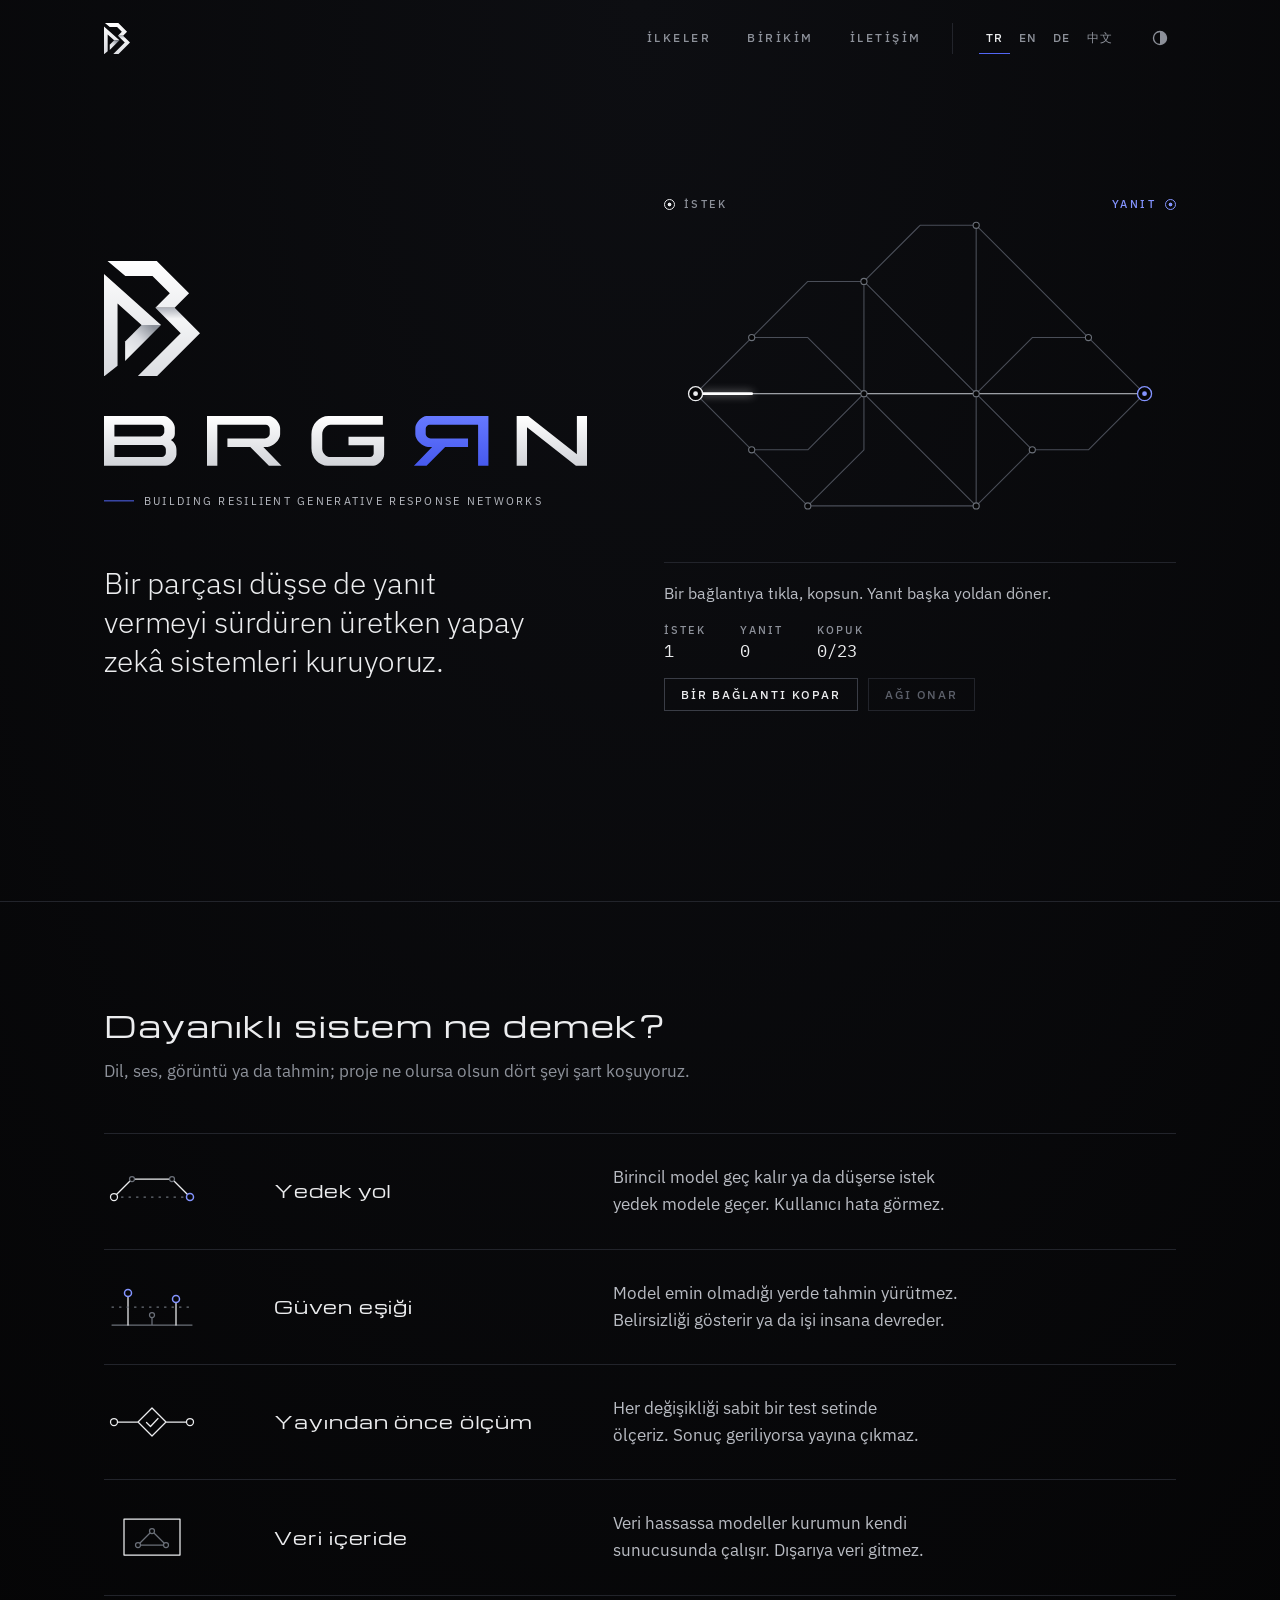
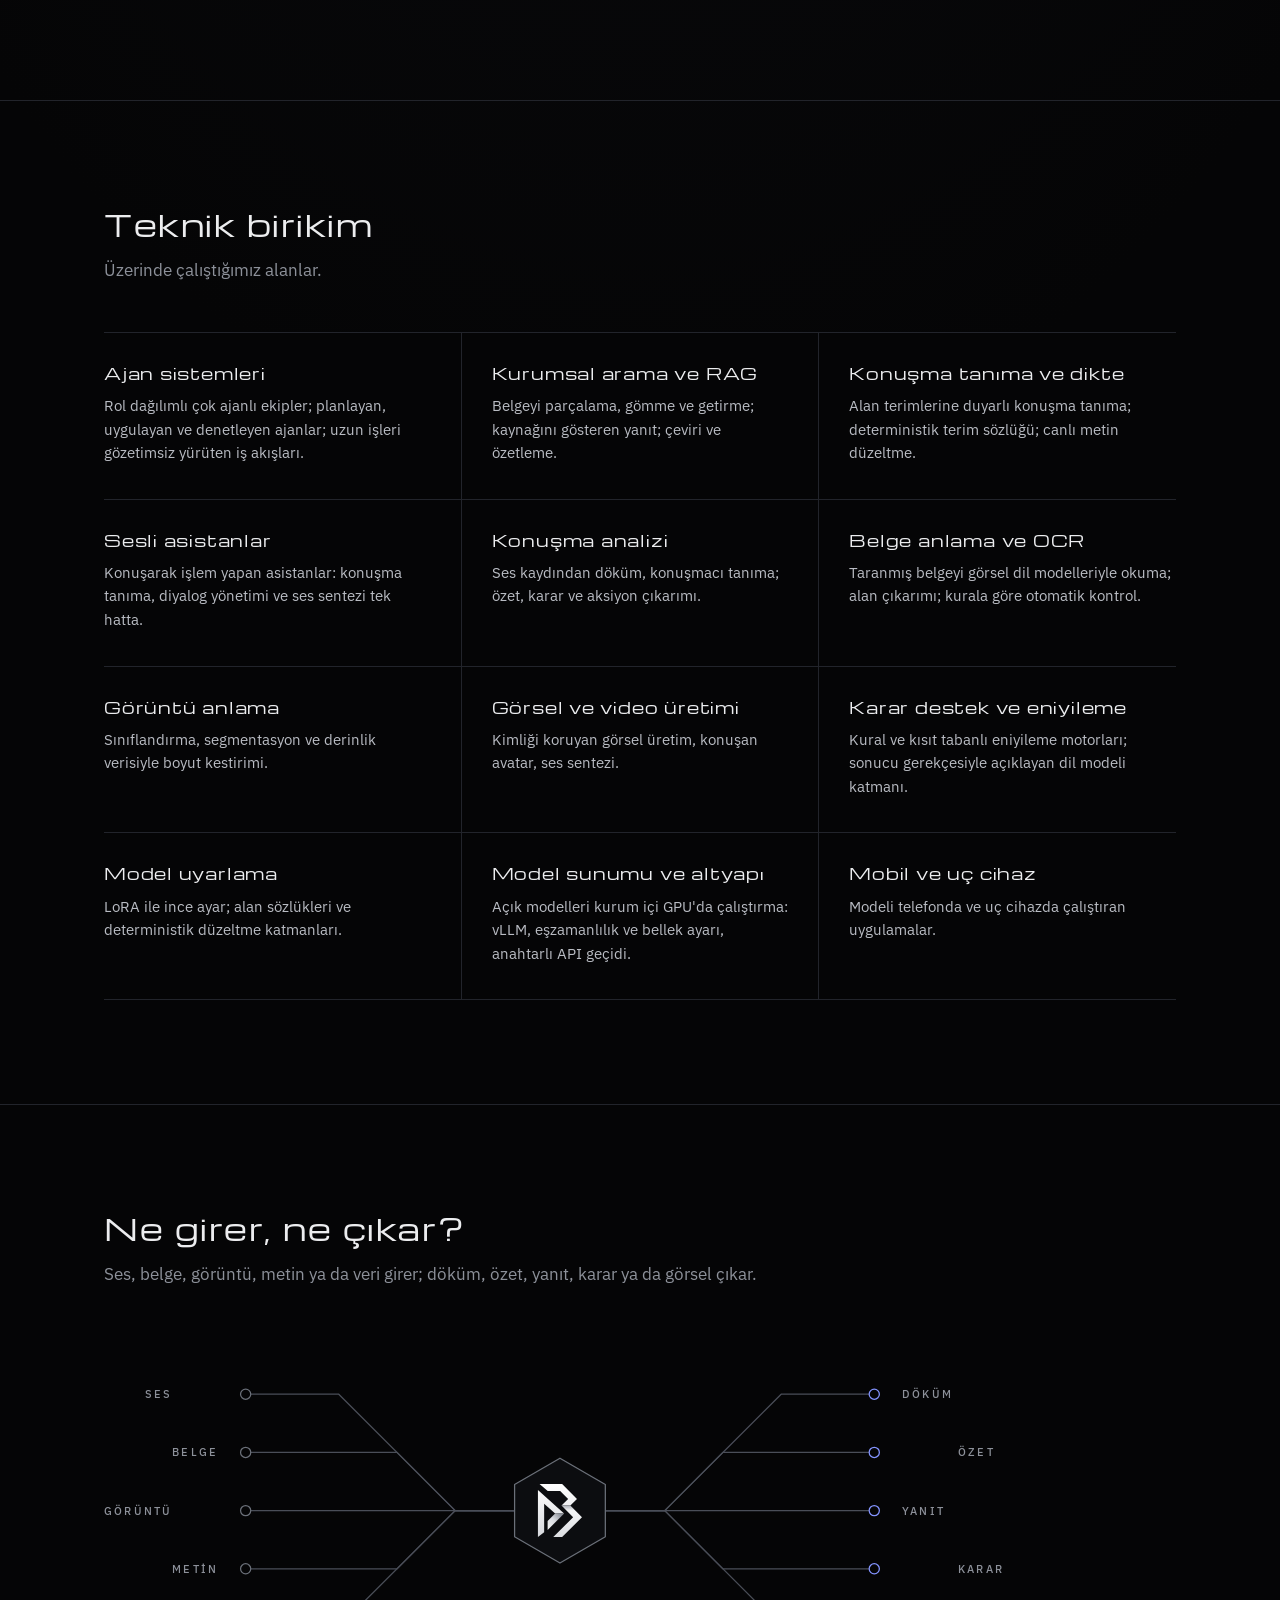
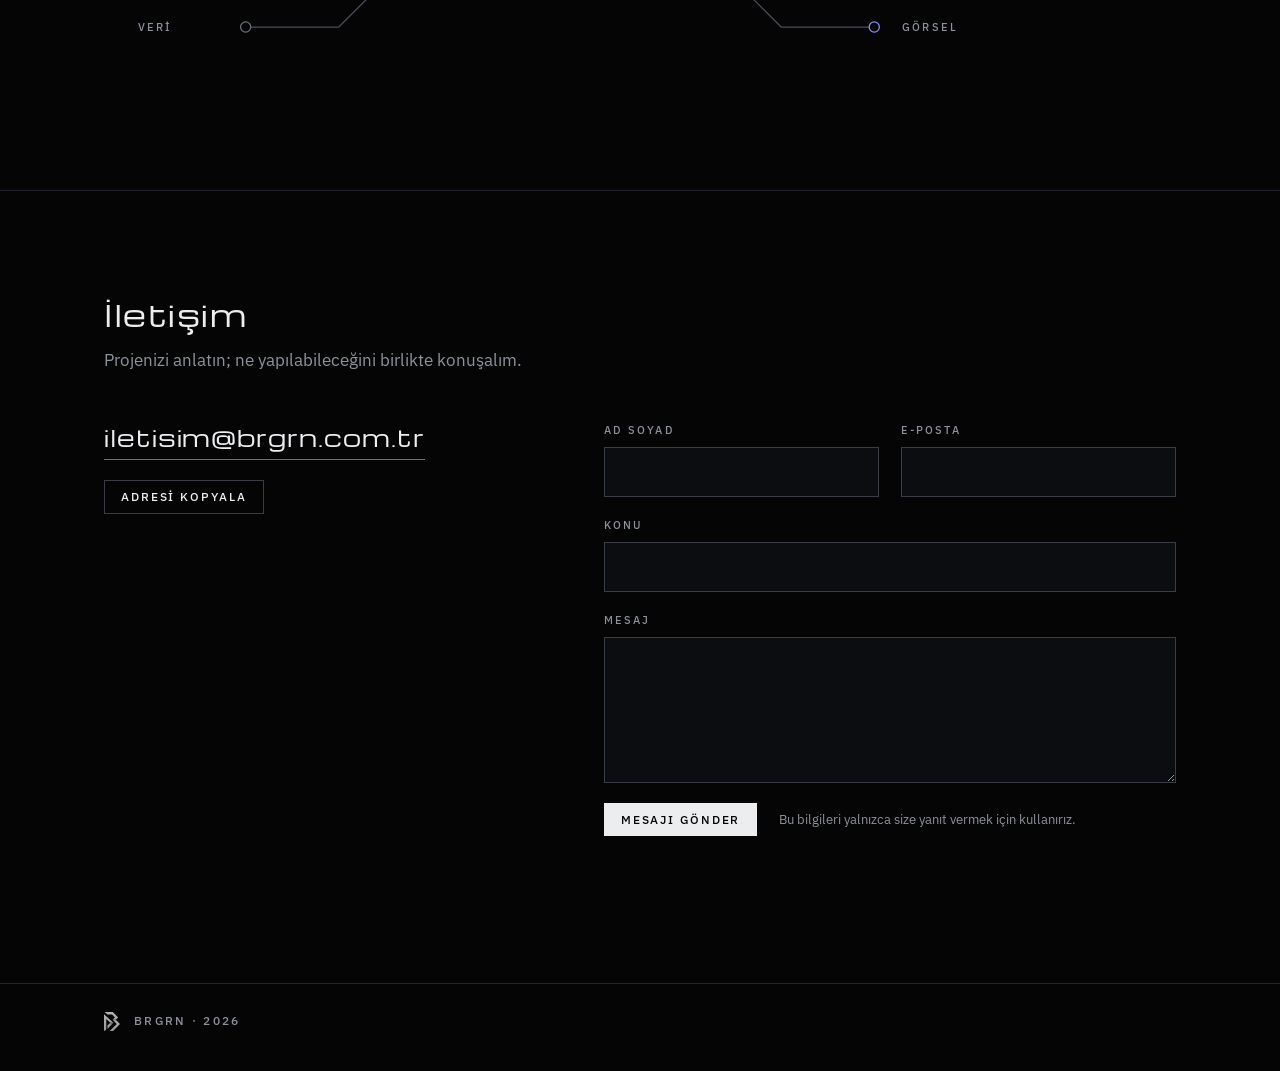
==== commit e4d3d405: "Açık tema ve tema düğmesi - Sabit renkler tema değişkenlerine taşındı; açık tema aynı değişkenleri y" ====
--- a/index.html
+++ b/index.html
@@ -7,7 +7,7 @@
 <title>BRGRN — Building Resilient Generative Response Networks</title>
 <meta name="description" content="BRGRN: bir parçası düşse de yanıt vermeyi sürdüren üretken yapay zekâ sistemleri kuruyoruz.">
 <meta name="theme-color" content="#050506">
-<meta name="color-scheme" content="dark">
+<meta name="color-scheme" content="dark light">
 <link rel="canonical" href="https://brgrn.com.tr/">
 <link rel="alternate" hreflang="tr" href="https://brgrn.com.tr/">
 <link rel="alternate" hreflang="en" href="https://brgrn.com.tr/en/">
@@ -31,17 +31,17 @@
 <link rel="apple-touch-icon" href="assets/img/apple-touch-icon.png">
 <link rel="preload" href="assets/fonts/ibm-plex-sans-latin-400.woff2" as="font" type="font/woff2" crossorigin>
 <link rel="preload" href="assets/fonts/michroma-latin-400.woff2" as="font" type="font/woff2" crossorigin>
-<link rel="stylesheet" href="assets/css/site.css?v=8">
-<script>document.documentElement.className = 'js';</script>
+<link rel="stylesheet" href="assets/css/site.css?v=9">
+<script>(function () { var d = document.documentElement; d.className = 'js'; try { if (localStorage.getItem('brgrn-tema') === 'light') d.setAttribute('data-theme', 'light'); } catch (e) {} })();</script>
 </head>
 <body>
 <svg width="0" height="0" style="position:absolute" aria-hidden="true" focusable="false">
   <defs>
-    <linearGradient id="brgrn-m1" gradientUnits="userSpaceOnUse" x1="0" y1="0" x2="0" y2="227.6"><stop offset="0" stop-color="#fff"/><stop offset="1" stop-color="#d7d9de"/></linearGradient>
-    <linearGradient id="brgrn-m2" gradientUnits="userSpaceOnUse" x1="93.25" y1="126.2" x2="41.7" y2="177.75"><stop offset="0" stop-color="#8b9099"/><stop offset=".5" stop-color="#d9dbe0"/><stop offset="1" stop-color="#eeeff1"/></linearGradient>
-    <linearGradient id="brgrn-m3" gradientUnits="userSpaceOnUse" x1="0" y1="92.25" x2="0" y2="227.6"><stop offset="0" stop-color="#aeb2ba"/><stop offset=".16" stop-color="#f4f5f6"/><stop offset="1" stop-color="#dcdee2"/></linearGradient>
-    <linearGradient id="brgrn-w1" gradientUnits="userSpaceOnUse" x1="0" y1="0" x2="0" y2="73.2"><stop offset="0" stop-color="#fff"/><stop offset="1" stop-color="#d2d4d9"/></linearGradient>
-    <linearGradient id="brgrn-w2" gradientUnits="userSpaceOnUse" x1="0" y1="0" x2="0" y2="73.2"><stop offset="0" stop-color="#6679ff"/><stop offset="1" stop-color="#4659ee"/></linearGradient>
+    <linearGradient id="brgrn-m1" gradientUnits="userSpaceOnUse" x1="0" y1="0" x2="0" y2="227.6"><stop offset="0" style="stop-color:var(--m1a)"/><stop offset="1" style="stop-color:var(--m1b)"/></linearGradient>
+    <linearGradient id="brgrn-m2" gradientUnits="userSpaceOnUse" x1="93.25" y1="126.2" x2="41.7" y2="177.75"><stop offset="0" style="stop-color:var(--m2a)"/><stop offset=".5" style="stop-color:var(--m2b)"/><stop offset="1" style="stop-color:var(--m2c)"/></linearGradient>
+    <linearGradient id="brgrn-m3" gradientUnits="userSpaceOnUse" x1="0" y1="92.25" x2="0" y2="227.6"><stop offset="0" style="stop-color:var(--m3a)"/><stop offset=".16" style="stop-color:var(--m3b)"/><stop offset="1" style="stop-color:var(--m3c)"/></linearGradient>
+    <linearGradient id="brgrn-w1" gradientUnits="userSpaceOnUse" x1="0" y1="0" x2="0" y2="73.2"><stop offset="0" style="stop-color:var(--w1a)"/><stop offset="1" style="stop-color:var(--w1b)"/></linearGradient>
+    <linearGradient id="brgrn-w2" gradientUnits="userSpaceOnUse" x1="0" y1="0" x2="0" y2="73.2"><stop offset="0" style="stop-color:var(--w2a)"/><stop offset="1" style="stop-color:var(--w2b)"/></linearGradient>
     <path id="brgrn-b" fill-rule="evenodd" d="M0 0H88C94.76 0 104.1 9.86 104.1 17V26.5C104.1 30.5 101.5 33.8 98.4 35.3C102.2 37.6 106.5 42.5 106.5 49.5V56.5C106.5 63.51 96.93 73.2 90 73.2H0ZM15.3 12.9H83.6C86.1 12.9 88.6 15.4 88.6 17.9V23.2C88.6 26.7 85.1 30.2 81.6 30.2H15.3ZM15.3 42.6H84.4C87.65 42.6 90.9 45.85 90.9 49.1V54.4C90.9 57.4 87.9 60.4 84.9 60.4H15.3Z"/>
     <path id="brgrn-r" d="M0 0H91C97.93 0 107.5 10.15 107.5 17.5V27C107.5 35.28 97.33 45.4 89 45.4H82.8L109.5 73.2H91L63.6 45.4H30V33.1H85C88.6 33.1 92.2 29.65 92.2 26.2V18.6C92.2 15.75 89.35 12.9 86.5 12.9H15.2V73.2H0Z"/>
     <path id="brgrn-g" d="M105 0V13H28C21.71 13 15.9 19.72 15.9 27V48C15.9 54.45 21.71 60.4 28 60.4H86C88.75 60.4 91.5 57.7 91.5 55V42.9H54.5V30.4H106.9V57C106.9 63.8 97.68 73.2 91 73.2H24C10.8 73.2 0 61.64 0 47.5V27C0 12.15 11.25 0 25 0Z"/>
@@ -71,6 +71,9 @@
     <a href="de/" lang="de" hreflang="de" title="Deutsch">DE</a>
     <a href="zh/" lang="zh-Hans" hreflang="zh-Hans" title="中文">中文</a>
   </nav>
+  <button type="button" class="top__theme" data-theme-toggle aria-pressed="false" aria-label="Açık ya da koyu temaya geç" title="Açık ya da koyu temaya geç">
+    <svg viewBox="0 0 20 20" aria-hidden="true"><circle cx="10" cy="10" r="7.25"/><path d="M10 2.75a7.25 7.25 0 0 1 0 14.5z"/></svg>
+  </button>
 </header>
 
 <main id="icerik">
@@ -257,8 +260,9 @@
 </footer>
 
 <script type="application/json" id="i18n">{"net": {"down": "Yol kalmadı. Onarım bekleniyor.", "rerouted": "Bağlantı koptu. Yanıt başka yoldan dönüyor.", "unaffected": "Bağlantı koptu. Kullanılan yol etkilenmedi.", "healed_hand": "Bağlantı onarıldı.", "healed_self": "Bağlantı kendini onardı.", "healed_all": "Ağ onarıldı."}, "flow": {"in": ["Ses", "Belge", "Görüntü", "Metin", "Veri"], "out": ["Döküm", "Özet", "Yanıt", "Karar", "Görsel"]}, "form": {"sending": "Gönderiliyor…", "sent": "Mesajınız ulaştı. Yanıtı yazdığınız e-posta adresine göndereceğiz.", "failed": "Mesaj gönderilemedi. Yeniden deneyin ya da doğrudan iletisim@brgrn.com.tr adresine yazın.", "mailto": "Posta programınız açıldı. Gönderimi oradan tamamlayın."}}</script>
-<script src="assets/js/network.js?v=8" defer></script>
-<script src="assets/js/flow.js?v=8" defer></script>
-<script src="assets/js/contact.js?v=8" defer></script>
+<script src="assets/js/theme.js?v=9" defer></script>
+<script src="assets/js/network.js?v=9" defer></script>
+<script src="assets/js/flow.js?v=9" defer></script>
+<script src="assets/js/contact.js?v=9" defer></script>
 </body>
 </html>
--- a/assets/css/site.css
+++ b/assets/css/site.css
@@ -37,13 +37,31 @@
 
 /* ---------- Temel değerler ---------- */
 :root {
+  /* Koyu tema (varsayılan, logonun kendi zemini). Açık tema aşağıda aynı adları yeniden tanımlar. */
+  color-scheme: dark;
   --void: #050506;          /* zemin */
-  --carbon: #0c0d10;        /* yükseltilmiş yüzey */
+  --glow: #0d0e12;          /* sayfa başındaki hafif aydınlık */
+  --carbon: #0c0d10;        /* yükseltilmiş yüzey: giriş kutuları, akıştaki altıgen */
   --seam: #22242b;          /* ince çizgi */
+  --edge: #3a3d46;          /* düğme ve kutu kenarı */
+  --wire: #4a4e58;          /* ağ ve akış çizgileri */
+  --node: #6b7079;          /* düğümler, küçük şemalar */
+  --mute: #5c606a;          /* devre dışı metin */
   --steel: #8d919a;         /* ikincil metin */
-  --chrome: #ecedef;        /* ana metin, amblem */
+  --soft: #b9bcc3;          /* açıklama metni */
+  --chrome: #ecedef;        /* ana metin */
+  --peak: #ffffff;          /* en güçlü ton: istek darbesi */
+  --peak-glow: rgba(255, 255, 255, .65);
+  --hover: rgba(255, 255, 255, .04);
   --response: #5266f5;      /* logodaki mavi */
-  --response-hi: #8494ff;   /* koyu zeminde küçük mavi metin */
+  --response-hi: #8494ff;   /* küçük mavi metin */
+  --error: #ff9c8c;
+  /* logonun renk geçişleri */
+  --m1a: #ffffff; --m1b: #d7d9de;
+  --m2a: #8b9099; --m2b: #d9dbe0; --m2c: #eeeff1;
+  --m3a: #aeb2ba; --m3b: #f4f5f6; --m3c: #dcdee2;
+  --w1a: #ffffff; --w1b: #d2d4d9;
+  --w2a: #6679ff; --w2b: #4659ee;
 
   --display: "Michroma", "Eurostile", "Arial Black", sans-serif;
   --body: "IBM Plex Sans", system-ui, -apple-system, "Segoe UI", sans-serif;
@@ -51,16 +69,32 @@
 
   --gutter: clamp(20px, 5vw, 64px);
   --wide: 1200px;
+}
+
+:root[data-theme="light"] {
+  color-scheme: light;
+  --void: #f3f4f6; --glow: #ffffff; --carbon: #ffffff;
+  --seam: #dcdee4; --edge: #b4b8c1; --wire: #b0b4bd; --node: #7b808b;
+  --mute: #9da1aa; --steel: #5b606b; --soft: #3d4049; --chrome: #0d0e12;
+  --peak: #000000; --peak-glow: rgba(13, 14, 18, .28); --hover: rgba(0, 0, 0, .04);
+  --response: #4458ee; --response-hi: #3346d8; --error: #b3261e;
+  /* açık zeminde logo koyu; kıvrım yerleri bu kez daha açık */
+  --m1a: #101116; --m1b: #2c2e36;
+  --m2a: #71757f; --m2b: #35373f; --m2c: #1d1e24;
+  --m3a: #5e626d; --m3b: #17181d; --m3c: #2a2c33;
+  --w1a: #101116; --w1b: #2e3038;
+  --w2a: #4a5df0; --w2b: #3346d8;
 }
 
 *, *::before, *::after { box-sizing: border-box; }
 html { -webkit-text-size-adjust: 100%; text-size-adjust: 100%; scroll-behavior: smooth; }
 body {
   margin: 0;
-  background: var(--void) radial-gradient(120% 70% at 50% 0%, #0d0e12 0%, var(--void) 70%) no-repeat;
+  background: var(--void) radial-gradient(120% 70% at 50% 0%, var(--glow) 0%, var(--void) 70%) no-repeat;
   color: var(--chrome);
   font: 400 1.0625rem/1.6 var(--body);
   -webkit-font-smoothing: antialiased;
+  transition: background-color .3s, color .3s;
 }
 h1, h2, h3, p, ul, dl, dd, figure { margin: 0; }
 a { color: inherit; }
@@ -90,8 +124,19 @@
 }
 .top__lang a:hover { color: var(--chrome); }
 .top__lang a[aria-current] { color: var(--chrome); border-color: var(--response); }
+/* Tema düğmesi: yarısı dolu daire */
+.top__theme {
+  appearance: none; display: grid; place-items: center; width: 32px; height: 32px; margin-left: -6px; padding: 0;
+  border: 0; background: none; color: var(--steel); cursor: pointer; transition: color .2s;
+}
+.top__theme:hover { color: var(--chrome); }
+.top__theme svg { width: 18px; height: 18px; }
+.top__theme circle { fill: none; stroke: currentColor; stroke-width: 1.5; }
+.top__theme path { fill: currentColor; }
+.no-js .top__theme { display: none; }
 @media (max-width: 760px) {
   .top__lang { order: 2; margin-left: auto; padding-left: 0; border-left: 0; }
+  .top__theme { order: 2; margin-left: 0; }
   .top__nav { order: 3; width: 100%; margin-left: 0; }
 }
 
@@ -114,7 +159,7 @@
   margin-top: clamp(16px, 2.2vw, 24px);
   /* geniş ekranda logodaki gibi tek satır: boyut, logo genişliğine göre ölçeklenir */
   font-size: clamp(.64rem, 2.36cqi, .8rem); font-weight: 400;
-  letter-spacing: .2em; text-transform: uppercase; line-height: 1.9; color: #c5c8ce;
+  letter-spacing: .2em; text-transform: uppercase; line-height: 1.9; color: var(--soft);
   text-wrap: balance;
 }
 .tagline::before { content: ""; flex: none; width: 2.6em; height: 1px; background: var(--response); transform: translateY(-.32em); }
@@ -130,7 +175,7 @@
 .net__stage { position: relative; }
 .net__stage svg { width: 100%; height: auto; overflow: visible; }
 
-.net__line { fill: none; stroke: #4a4e58; stroke-width: 1.25; stroke-linecap: round; stroke-linejoin: round; transition: stroke .2s, opacity .4s; }
+.net__line { fill: none; stroke: var(--wire); stroke-width: 1.25; stroke-linecap: round; stroke-linejoin: round; transition: stroke .2s, opacity .4s; }
 .net__hit { fill: none; stroke: transparent; stroke-width: 22; stroke-linecap: round; pointer-events: stroke; cursor: pointer; }
 .net__edge:hover .net__line { stroke: var(--chrome); }
 .net__edge.is-cut .net__line { stroke-dasharray: 1.5 7; opacity: .55; }
@@ -141,16 +186,17 @@
 .net.is-down .net__route { opacity: 0; }
 
 .net__pulse { fill: none; stroke-width: 3.25; stroke-linecap: round; stroke-linejoin: round; pointer-events: none; opacity: 0; }
-.net__pulse--req { stroke: #fff; filter: drop-shadow(0 0 5px rgba(255, 255, 255, .7)); }
+.net__pulse--req { stroke: var(--peak); filter: drop-shadow(0 0 5px var(--peak-glow)); }
 .net__pulse--res { stroke: var(--response-hi); filter: drop-shadow(0 0 6px var(--response)); }
 .net__pulse.is-on { opacity: 1; }
 
-.net__node { fill: var(--void); stroke: #6b7079; stroke-width: 1.25; pointer-events: none; }
+.net__node { fill: var(--void); stroke: var(--node); stroke-width: 1.25; pointer-events: none; }
 .net__end { fill: var(--void); stroke: var(--chrome); stroke-width: 1.5; pointer-events: none; }
 .net__end--res { stroke: var(--response-hi); }
+.net__ring--res { stroke: var(--response-hi); }
 .net__core { fill: var(--chrome); pointer-events: none; }
 .net__core--res { fill: var(--response-hi); }
-.net__ring { fill: none; stroke-width: 1.25; pointer-events: none; opacity: 0; transform-box: fill-box; transform-origin: center; }
+.net__ring { fill: none; stroke: var(--peak); stroke-width: 1.25; pointer-events: none; opacity: 0; transform-box: fill-box; transform-origin: center; }
 
 /* İstek / yanıt açıklaması: sahnenin boş üst köşelerinde durur, sözcük hangi dilde ne kadar uzun olursa olsun taşmaz */
 .net__tag {
@@ -167,7 +213,7 @@
 .net__tag--res::before { border-color: var(--response-hi); background: radial-gradient(circle, var(--response-hi) 0 1.6px, transparent 2.2px); }
 
 .net__panel { margin-top: clamp(14px, 2vw, 22px); padding-top: 18px; border-top: 1px solid var(--seam); }
-.net__hint { color: #c5c8ce; font-size: .98rem; }
+.net__hint { color: var(--soft); font-size: .98rem; }
 .net__row { display: flex; flex-wrap: wrap; align-items: flex-end; justify-content: space-between; gap: 16px 28px; margin-top: 16px; }
 .net__read { display: flex; gap: clamp(18px, 3vw, 34px); }
 .net__read dt { font-size: .66rem; font-weight: 500; letter-spacing: .2em; text-transform: uppercase; color: var(--steel); }
@@ -178,12 +224,12 @@
 
 .btn {
   appearance: none; background: transparent; color: var(--chrome); cursor: pointer;
-  border: 1px solid #3a3d46; border-radius: 0; padding: 10px 16px;
+  border: 1px solid var(--edge); border-radius: 0; padding: 10px 16px;
   font: 500 .74rem/1 var(--body); letter-spacing: .16em; text-transform: uppercase;
   transition: border-color .2s, background-color .2s, color .2s;
 }
-.btn:hover:not(:disabled) { border-color: var(--chrome); background: rgba(255, 255, 255, .04); }
-.btn:disabled { color: #5c606a; border-color: var(--seam); cursor: default; }
+.btn:hover:not(:disabled) { border-color: var(--chrome); background: var(--hover); }
+.btn:disabled { color: var(--mute); border-color: var(--seam); cursor: default; }
 
 /* ---------- Bölümler ---------- */
 .band { border-top: 1px solid var(--seam); }
@@ -204,14 +250,14 @@
 .rule:last-child { border-bottom: 1px solid var(--seam); }
 /* küçük şemalar girişteki ağla aynı çizgi diliyle: mavi her yerde "yanıt" */
 .rule__fig { width: clamp(64px, 8vw, 96px); height: auto; overflow: visible; }
-.rule__fig .ln { fill: none; stroke: #6b7079; stroke-width: 1.25; stroke-linecap: round; stroke-linejoin: round; vector-effect: non-scaling-stroke; }
+.rule__fig .ln { fill: none; stroke: var(--node); stroke-width: 1.25; stroke-linecap: round; stroke-linejoin: round; vector-effect: non-scaling-stroke; }
 .rule__fig .ln.on { stroke: var(--chrome); }
 .rule__fig .ln.off { stroke-dasharray: 1.5 6; }
-.rule__fig .nd { fill: var(--void); stroke: #6b7079; stroke-width: 1.25; vector-effect: non-scaling-stroke; }
+.rule__fig .nd { fill: var(--void); stroke: var(--node); stroke-width: 1.25; vector-effect: non-scaling-stroke; }
 .rule__fig .nd.on { stroke: var(--chrome); }
 .rule__fig .nd.res { stroke: var(--response-hi); stroke-width: 1.5; }
 .rule__name { margin: 0; font: 400 clamp(.9rem, .78rem + .5vw, 1.1rem)/1.35 var(--display); letter-spacing: .05em; }
-.rule__text { color: #b9bcc3; text-wrap: balance; }
+.rule__text { color: var(--soft); text-wrap: balance; }
 
 /* Teknik birikim: ince çizgili hücre ızgarası (çizgiler, boşlukta görünen zemin rengi) */
 .band__box { margin-top: clamp(28px, 4vw, 48px); padding-bottom: clamp(56px, 9vw, 104px); }
@@ -222,7 +268,7 @@
 }
 .field { background: var(--void); padding: var(--pad) var(--pad) calc(var(--pad) + 4px); }
 .field__name { font: 400 clamp(.84rem, .76rem + .3vw, .98rem)/1.35 var(--display); letter-spacing: .05em; }
-.field__text { margin-top: 10px; font-size: .95rem; line-height: 1.55; color: #a9adb5; }
+.field__text { margin-top: 10px; font-size: .95rem; line-height: 1.55; color: var(--soft); }
 @media (min-width: 901px) { .field:nth-child(3n + 1) { padding-left: 0; } .field:nth-child(3n) { padding-right: 0; } }
 @media (max-width: 900px) and (min-width: 561px) { .fields { --cols: 2; } .field:nth-child(odd) { padding-left: 0; } .field:nth-child(even) { padding-right: 0; } }
 @media (max-width: 560px) { .fields { --cols: 1; } .field { padding-inline: 0; } }
@@ -231,14 +277,14 @@
 .no-js .flow { display: none; }
 .flow { display: grid; grid-template-columns: auto minmax(0, 1fr) auto; column-gap: clamp(8px, 1.4vw, 16px); max-width: 900px; }
 .flow svg { width: 100%; height: auto; overflow: visible; }
-.flow__line { fill: none; stroke: #3d414a; stroke-width: 1.25; stroke-linecap: round; stroke-linejoin: round; vector-effect: non-scaling-stroke; }
+.flow__line { fill: none; stroke: var(--wire); stroke-width: 1.25; stroke-linecap: round; stroke-linejoin: round; vector-effect: non-scaling-stroke; }
 .flow__pulse { fill: none; stroke-width: 2.2; stroke-linecap: round; stroke-linejoin: round; }
-.flow__pulse--in { stroke: #fff; filter: drop-shadow(0 0 4px rgba(255, 255, 255, .6)); }
+.flow__pulse--in { stroke: var(--peak); filter: drop-shadow(0 0 4px var(--peak-glow)); }
 .flow__pulse--out { stroke: var(--response-hi); filter: drop-shadow(0 0 5px var(--response)); }
-.flow__node { fill: var(--void); stroke: #6b7079; stroke-width: 1.25; vector-effect: non-scaling-stroke; }
+.flow__node { fill: var(--void); stroke: var(--node); stroke-width: 1.25; vector-effect: non-scaling-stroke; }
 .flow__node--out { stroke: var(--response-hi); }
 .flow__ring { fill: none; stroke: var(--response-hi); stroke-width: 1.25; opacity: 0; transform-box: fill-box; transform-origin: center; }
-.flow__hex { fill: var(--carbon); stroke: #6b7079; stroke-width: 1.25; stroke-linejoin: round; vector-effect: non-scaling-stroke; }
+.flow__hex { fill: var(--carbon); stroke: var(--node); stroke-width: 1.25; stroke-linejoin: round; vector-effect: non-scaling-stroke; }
 .flow__glow { fill: none; stroke: var(--response-hi); stroke-width: 2; stroke-linejoin: round; opacity: 0; vector-effect: non-scaling-stroke; }
 /* Altı eşit satır: her etiket iki satıra yayılıp ortalanınca çizimdeki hatla aynı hizaya gelir */
 .flow__col { display: grid; grid-template-rows: repeat(6, 1fr); }
@@ -272,22 +318,22 @@
 .form__field { display: grid; gap: 8px; }
 .form__field span { font-size: .66rem; font-weight: 500; letter-spacing: .2em; text-transform: uppercase; color: var(--steel); }
 .form__field input, .form__field textarea {
-  width: 100%; margin: 0; padding: 12px 14px; border: 1px solid #2c2f37; border-radius: 0;
+  width: 100%; margin: 0; padding: 12px 14px; border: 1px solid var(--edge); border-radius: 0;
   background: var(--carbon); color: var(--chrome); font: 400 1rem/1.5 var(--body);
   transition: border-color .2s;
 }
 .form__field textarea { display: block; min-height: 132px; resize: vertical; }
-.form__field input:hover, .form__field textarea:hover { border-color: #4a4e58; }
+.form__field input:hover, .form__field textarea:hover { border-color: var(--node); }
 .form__field input:focus-visible, .form__field textarea:focus-visible { outline: 2px solid var(--response-hi); outline-offset: 0; border-color: transparent; }
 .form__trap { position: absolute; left: -9999px; width: 1px; height: 1px; opacity: 0; }
 .form__foot { display: flex; flex-wrap: wrap; align-items: center; gap: 14px 22px; }
 .form__note { font-size: .84rem; color: var(--steel); }
 .form__status { min-height: 1.5em; font-size: .94rem; line-height: 1.5; }
 .form__status[data-kind="ok"] { color: var(--response-hi); }
-.form__status[data-kind="error"] { color: #ff9c8c; }
+.form__status[data-kind="error"] { color: var(--error); }
 .btn--main { background: var(--chrome); border-color: var(--chrome); color: var(--void); }
-.btn--main:hover:not(:disabled) { background: #fff; border-color: #fff; }
-.btn--main:disabled { background: #3a3d46; border-color: #3a3d46; color: #9a9ea8; }
+.btn--main:hover:not(:disabled) { background: var(--peak); border-color: var(--peak); }
+.btn--main:disabled { background: var(--edge); border-color: var(--edge); color: var(--steel); }
 @media (max-width: 880px) { .contact { grid-template-columns: minmax(0, 1fr); } }
 @media (max-width: 520px) { .form__pair { grid-template-columns: minmax(0, 1fr); } }
 .no-js [data-copy] { display: none; }
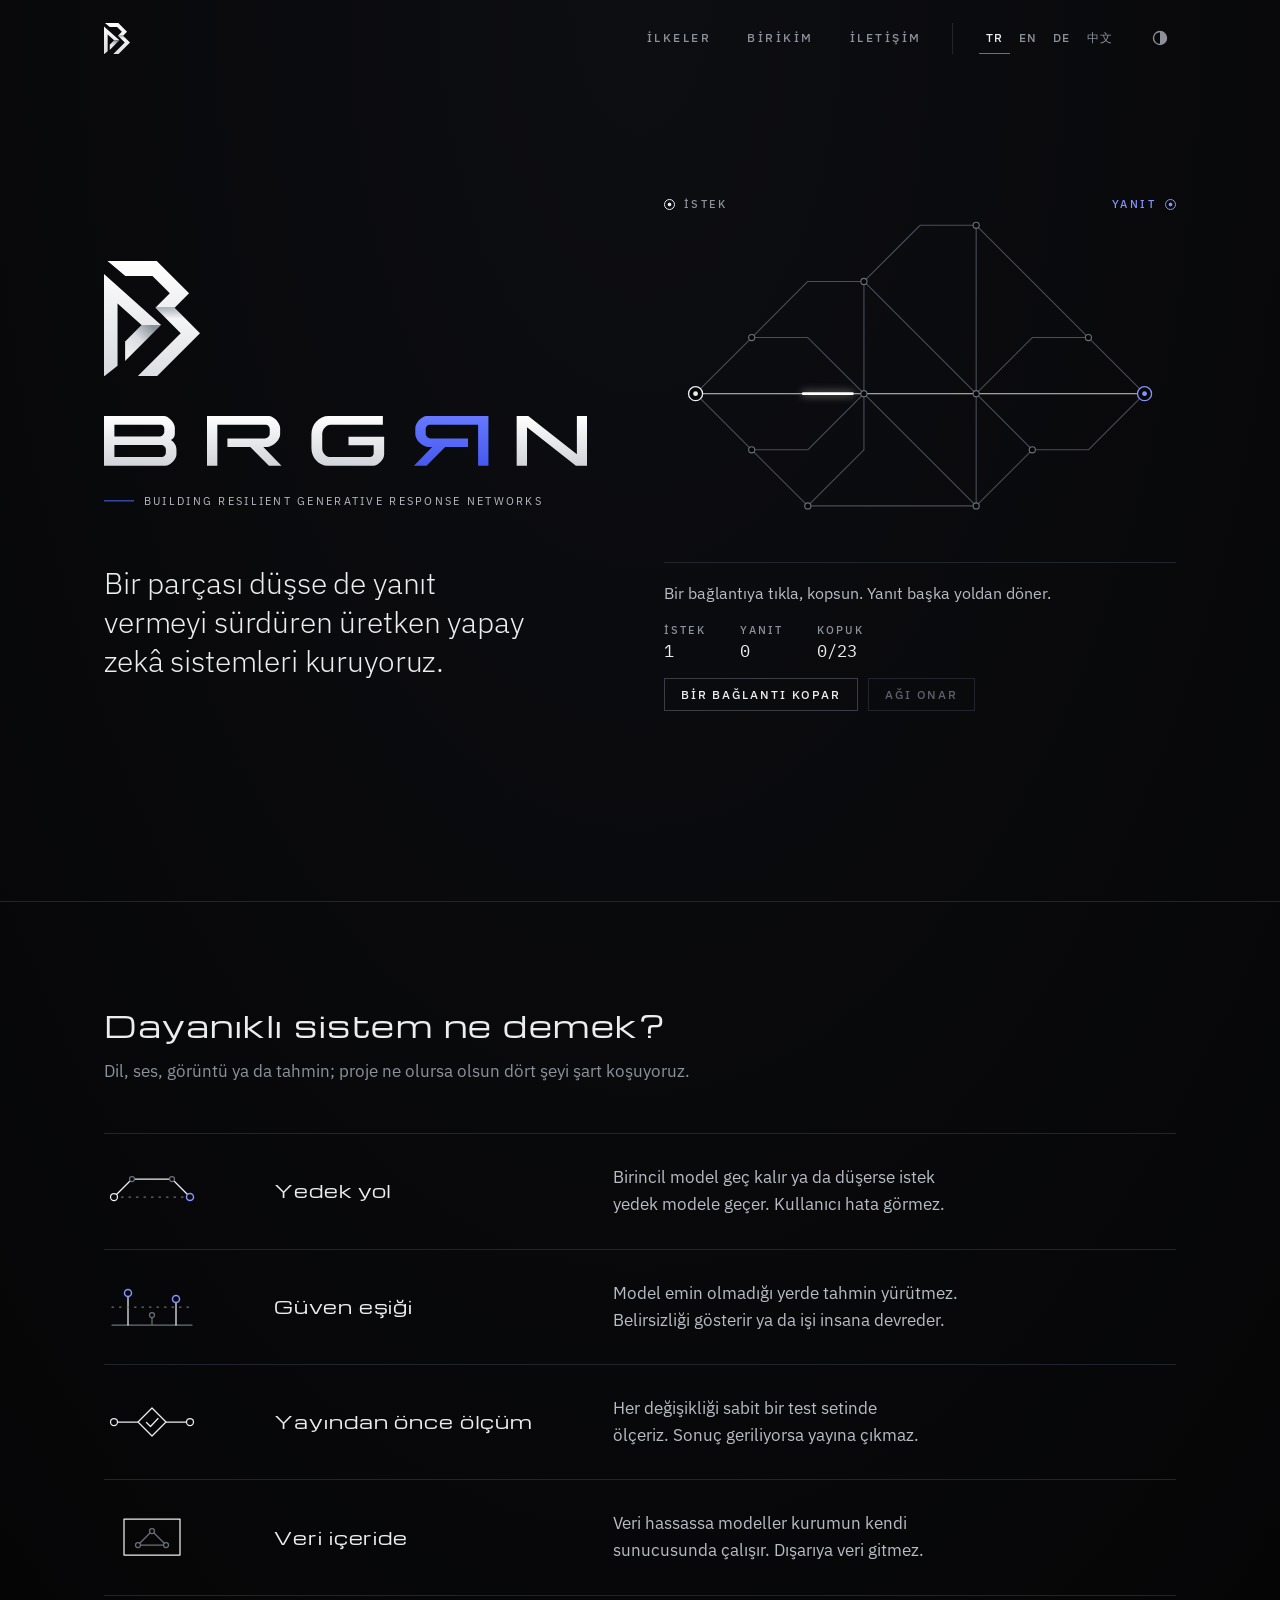
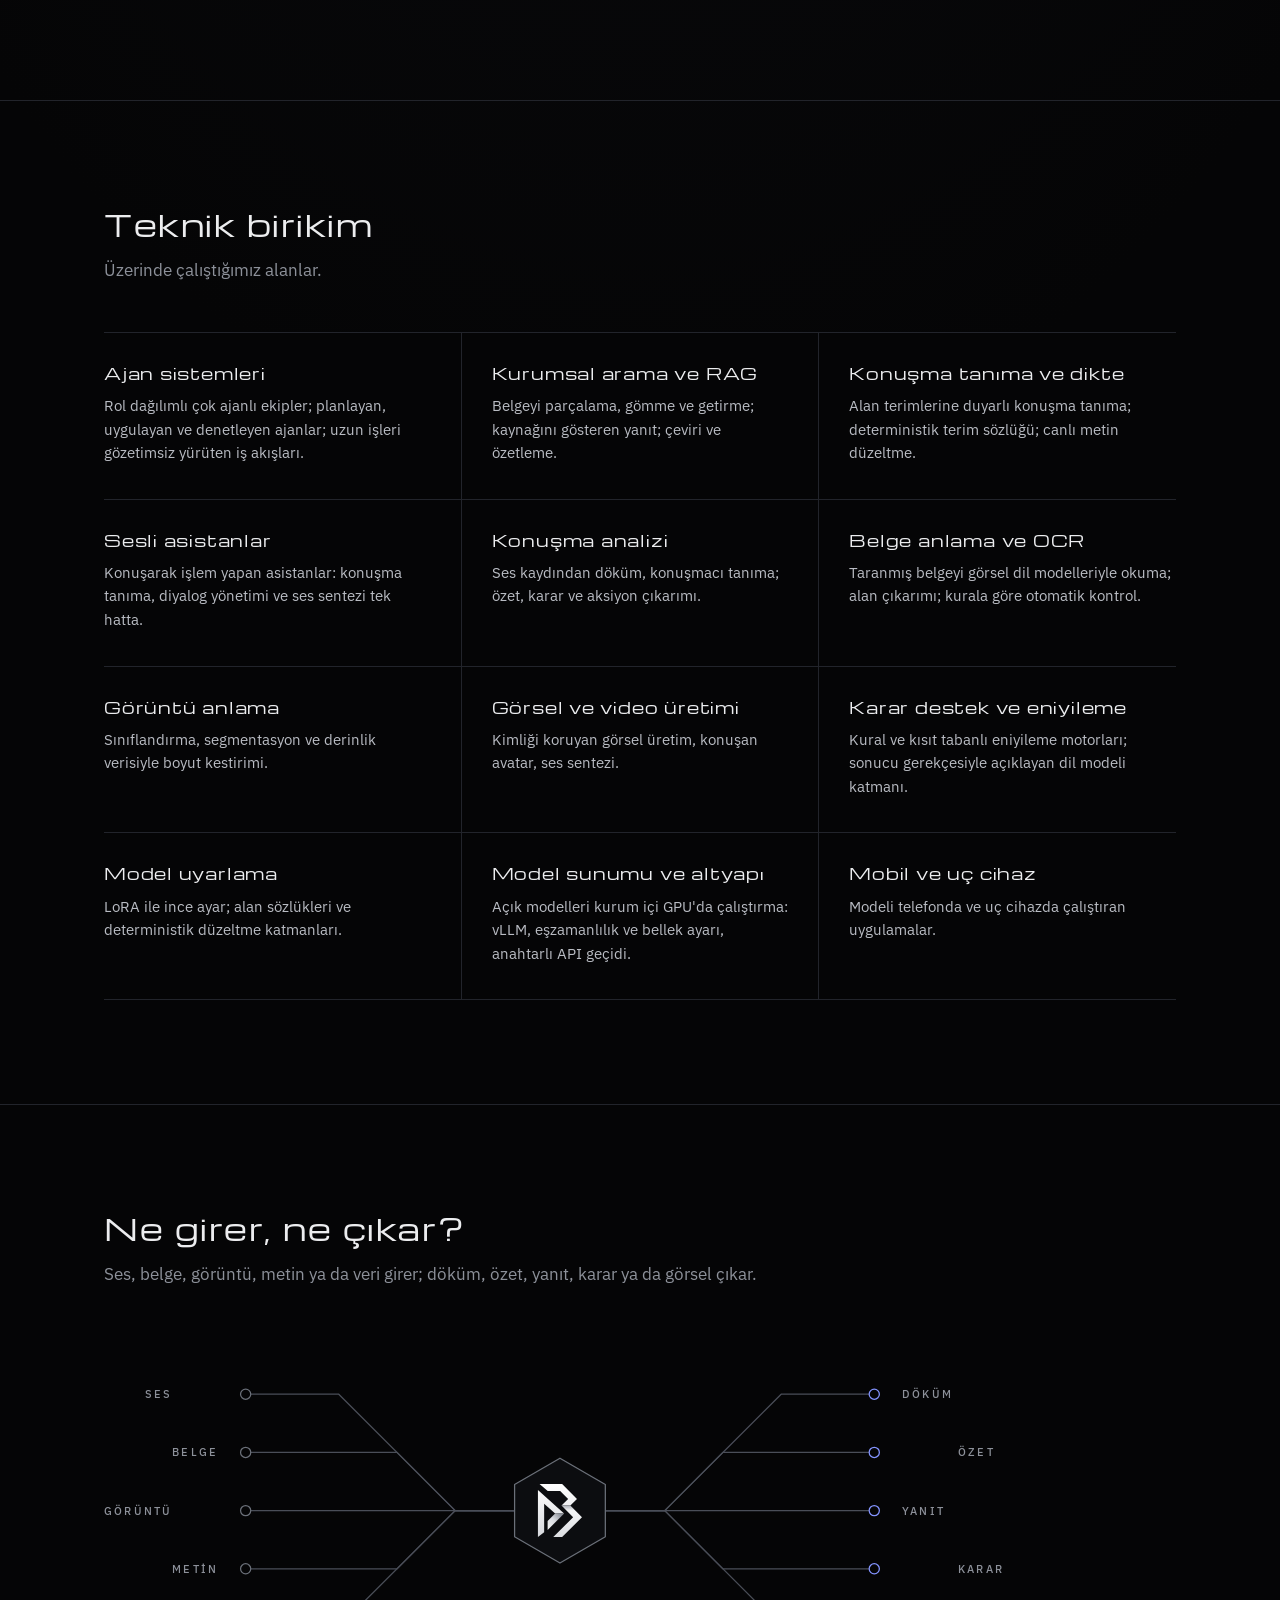
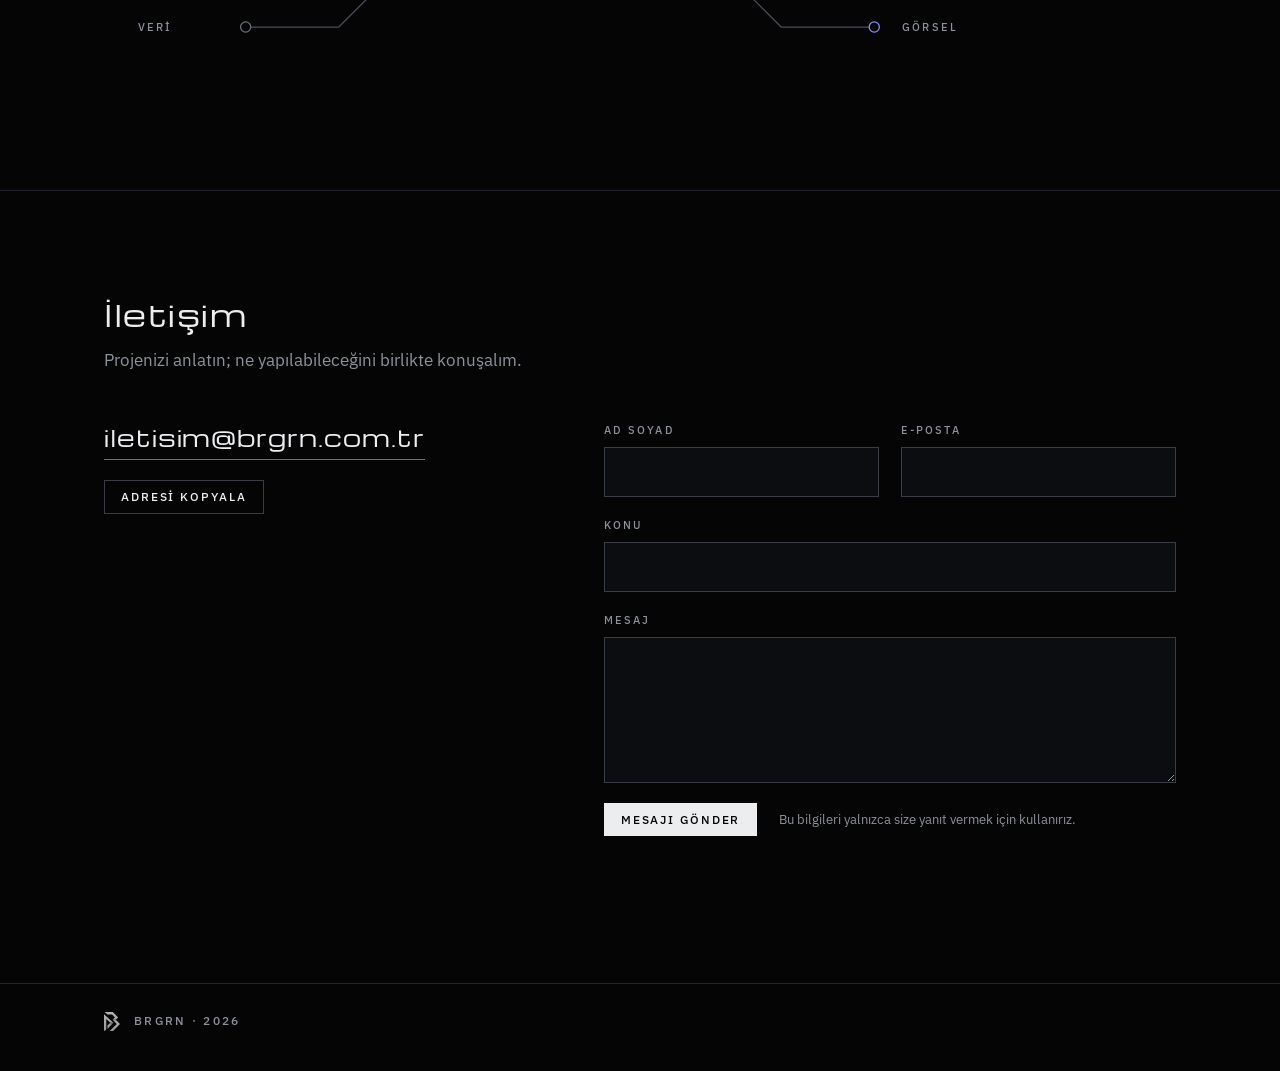
==== commit 701e2e86: "İletişim formu doğrudan gönderime açıldı Form hizmetinin erişim anahtarı eklendi; mesajlar artık pos" ====
--- a/index.html
+++ b/index.html
@@ -233,7 +233,7 @@
         <a class="contact__mail" href="mailto:iletisim@brgrn.com.tr">iletisim@brgrn.com.tr</a>
         <button type="button" class="btn" aria-live="polite" data-copy="iletisim@brgrn.com.tr" data-copied="Kopyalandı" data-failed="Kopyalanamadı">Adresi kopyala</button>
       </div>
-      <form class="form" action="mailto:iletisim@brgrn.com.tr" method="post" enctype="text/plain" data-form data-to="iletisim@brgrn.com.tr" data-endpoint="https://api.web3forms.com/submit" data-key="">
+      <form class="form" action="mailto:iletisim@brgrn.com.tr" method="post" enctype="text/plain" data-form data-to="iletisim@brgrn.com.tr" data-endpoint="https://api.web3forms.com/submit" data-key="6263e61d-820e-4bec-a939-a9ad86c16db8">
         <div class="form__pair">
           <label class="form__field"><span>Ad soyad</span><input type="text" name="name" autocomplete="name" required maxlength="120"></label>
           <label class="form__field"><span>E-posta</span><input type="email" name="email" autocomplete="email" required maxlength="160"></label>
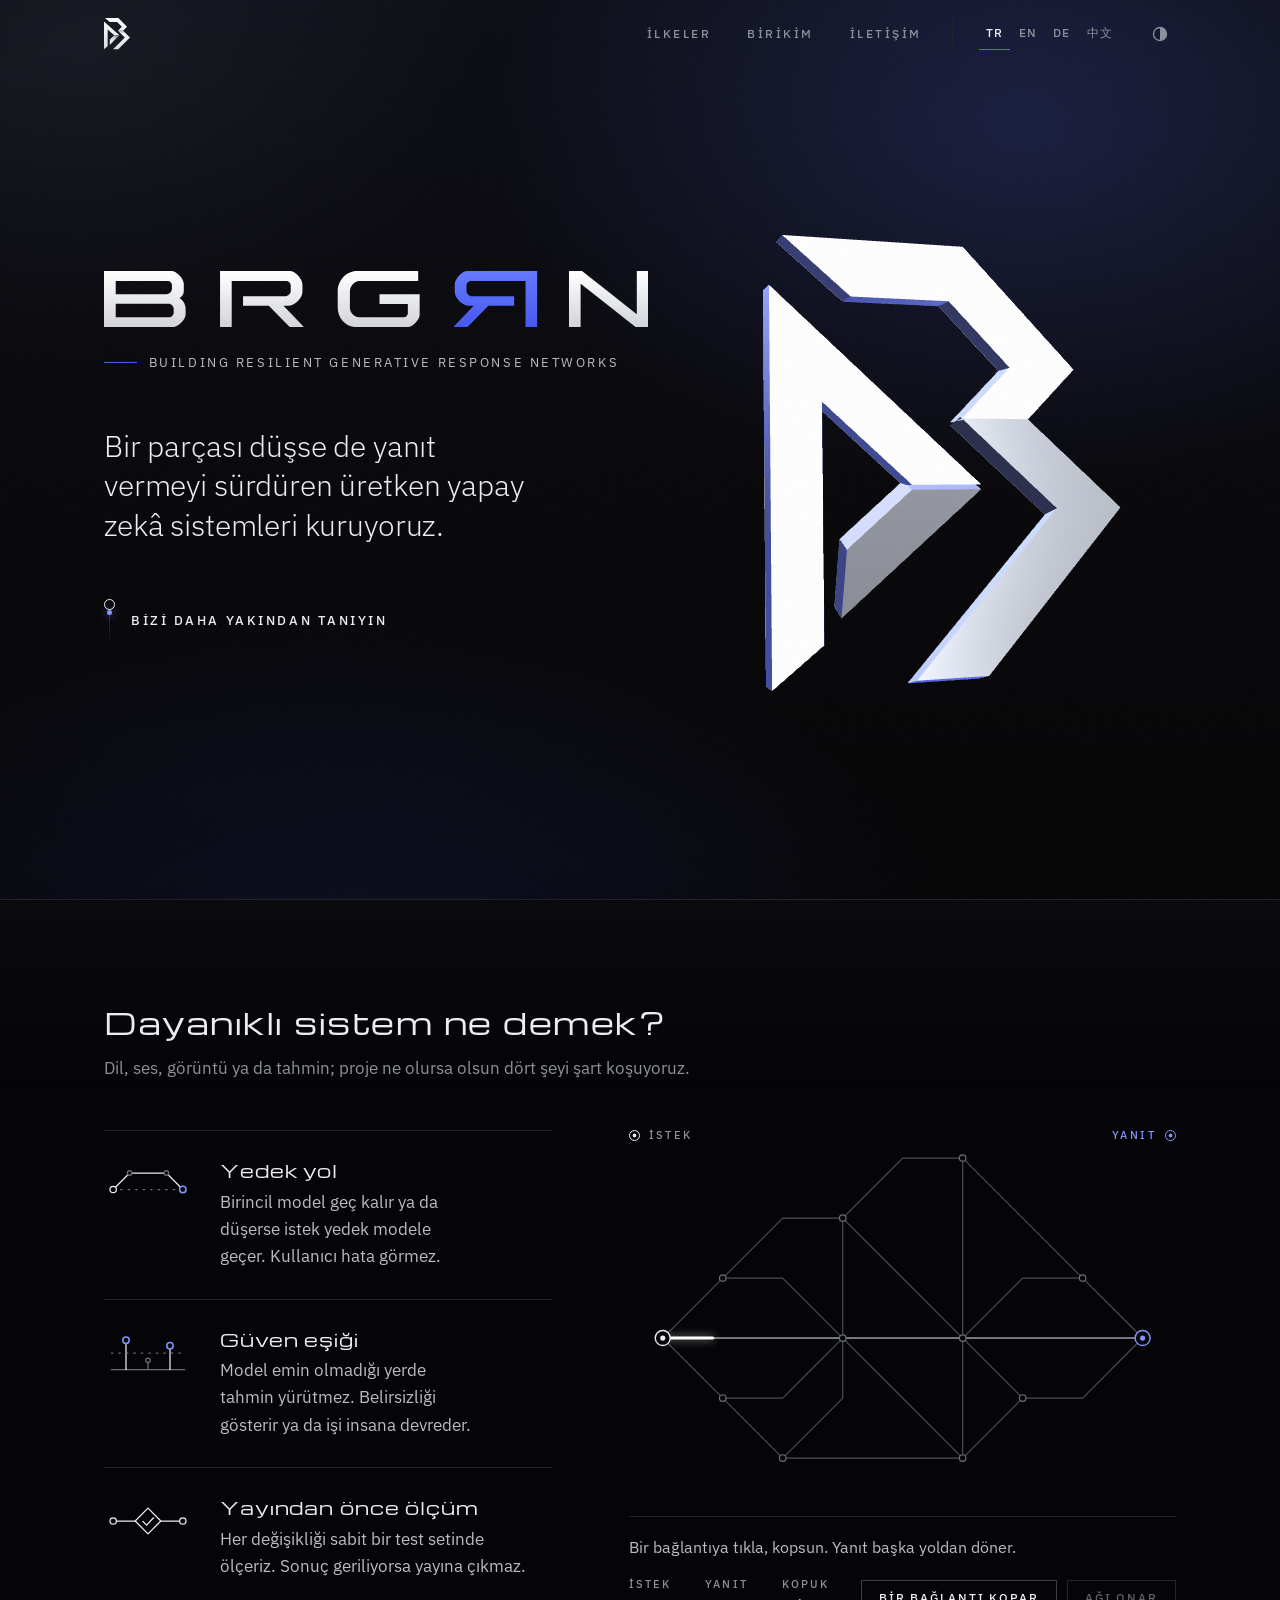
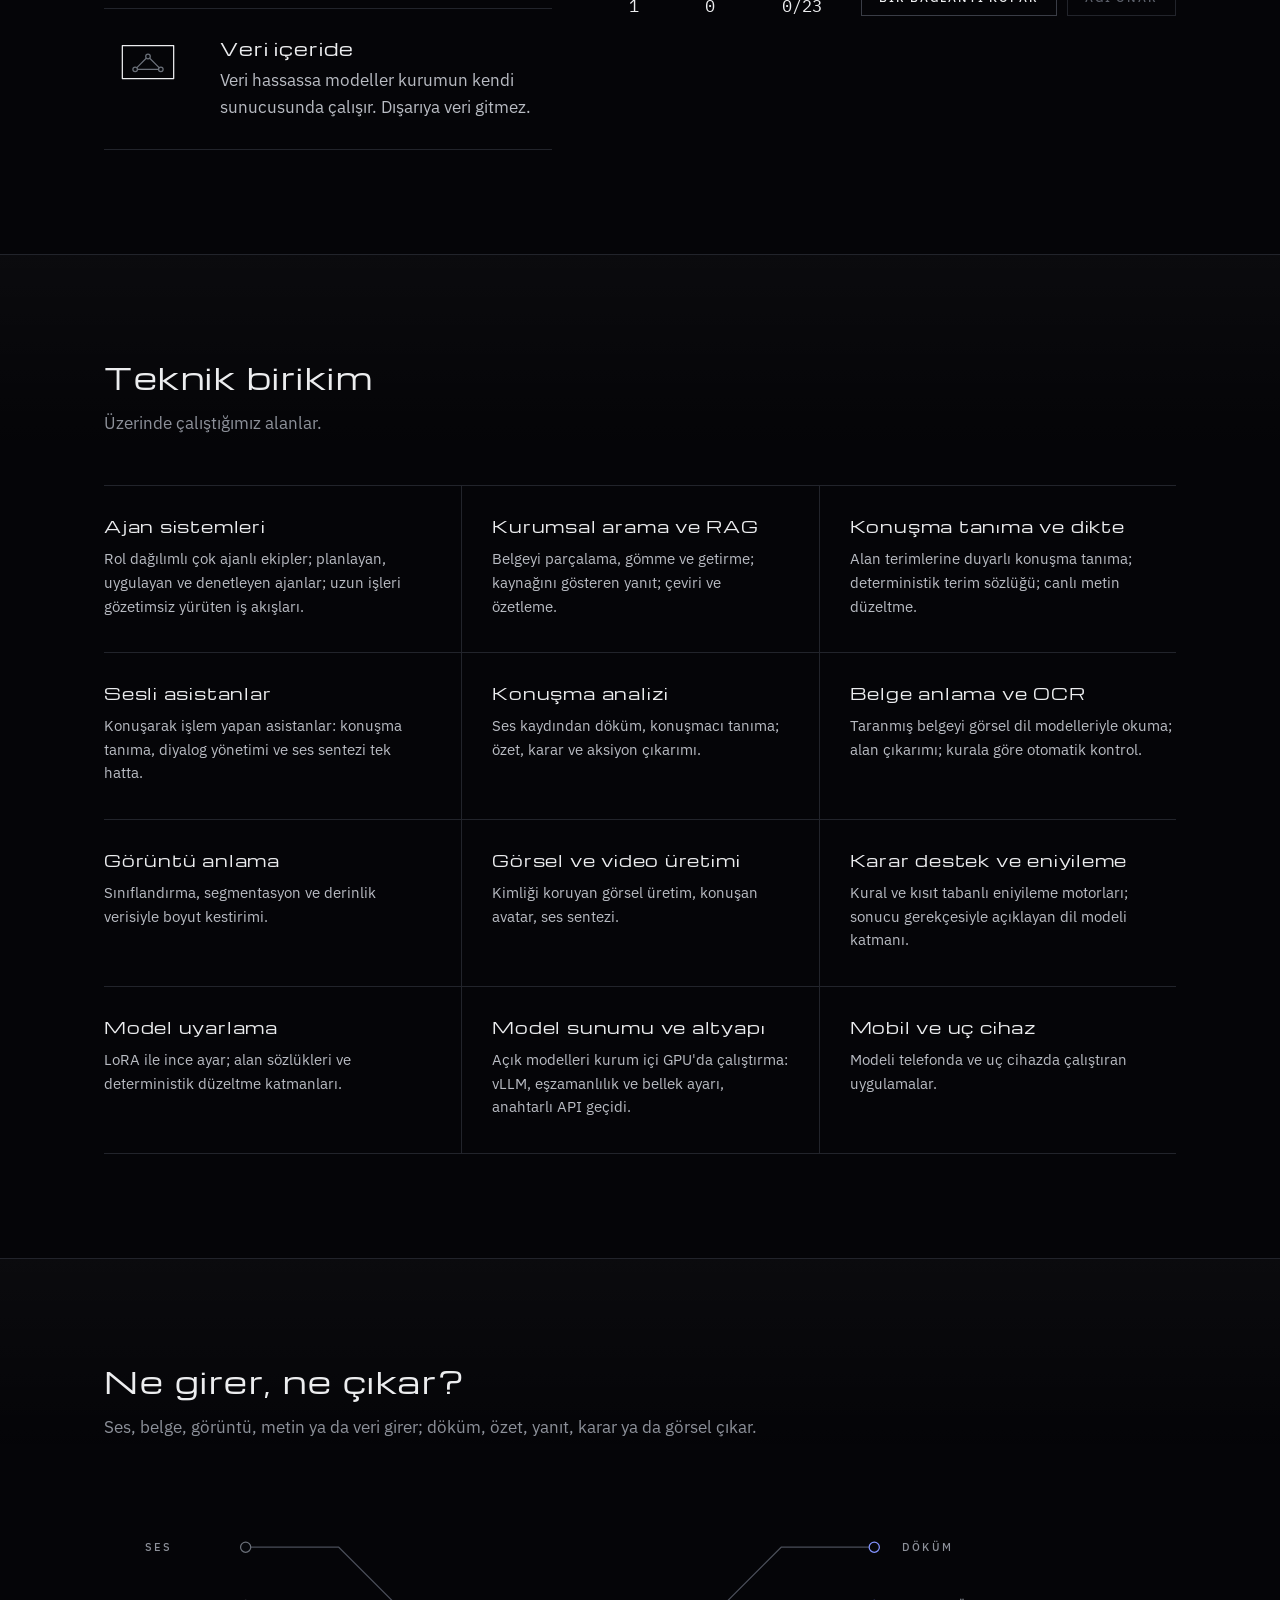
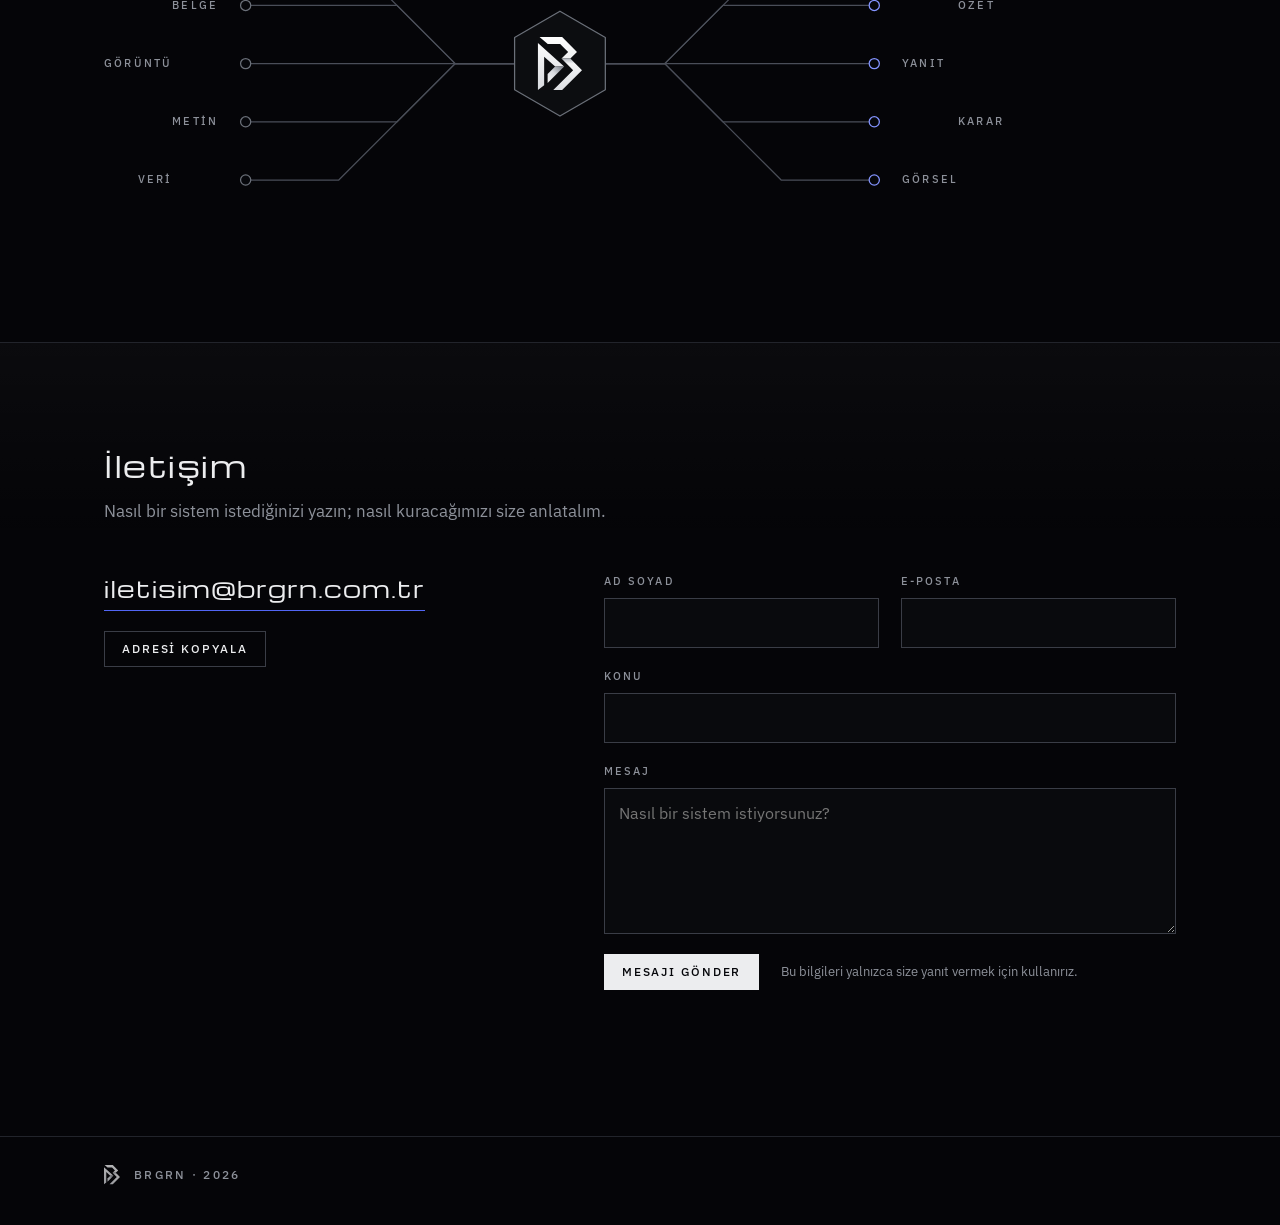
==== commit bdda1b45: "Derinlikli zemin, katlanan metal amblem ve hareketli bölümler - Düz zemin yerine logonun mavisinden " ====
--- a/index.html
+++ b/index.html
@@ -6,7 +6,7 @@
 <meta name="viewport" content="width=device-width, initial-scale=1">
 <title>BRGRN — Building Resilient Generative Response Networks</title>
 <meta name="description" content="BRGRN: bir parçası düşse de yanıt vermeyi sürdüren üretken yapay zekâ sistemleri kuruyoruz.">
-<meta name="theme-color" content="#050506">
+<meta name="theme-color" content="#050508">
 <meta name="color-scheme" content="dark light">
 <link rel="canonical" href="https://brgrn.com.tr/">
 <link rel="alternate" hreflang="tr" href="https://brgrn.com.tr/">
@@ -31,7 +31,7 @@
 <link rel="apple-touch-icon" href="assets/img/apple-touch-icon.png">
 <link rel="preload" href="assets/fonts/ibm-plex-sans-latin-400.woff2" as="font" type="font/woff2" crossorigin>
 <link rel="preload" href="assets/fonts/michroma-latin-400.woff2" as="font" type="font/woff2" crossorigin>
-<link rel="stylesheet" href="assets/css/site.css?v=9">
+<link rel="stylesheet" href="assets/css/site.css?v=16">
 <script>(function () { var d = document.documentElement; d.className = 'js'; try { if (localStorage.getItem('brgrn-tema') === 'light') d.setAttribute('data-theme', 'light'); } catch (e) {} })();</script>
 </head>
 <body>
@@ -54,9 +54,12 @@
   </defs>
 </svg>
 
+<canvas class="scene" data-scene aria-hidden="true"></canvas>
+
 <a class="skip" href="#icerik">İçeriğe geç</a>
 
 <header class="top">
+<div class="top__in">
   <a class="top__home" href="./" aria-label="BRGRN ana sayfa">
     <svg class="top__mark" viewBox="0 0 189.25 227.6" aria-hidden="true"><use href="#brgrn-mark"/></svg>
   </a>
@@ -74,49 +77,35 @@
   <button type="button" class="top__theme" data-theme-toggle aria-pressed="false" aria-label="Açık ya da koyu temaya geç" title="Açık ya da koyu temaya geç">
     <svg viewBox="0 0 20 20" aria-hidden="true"><circle cx="10" cy="10" r="7.25"/><path d="M10 2.75a7.25 7.25 0 0 1 0 14.5z"/></svg>
   </button>
+</div>
 </header>
 
 <main id="icerik">
 
   <section class="hero" aria-labelledby="baslik">
     <div class="hero__id">
-      <svg class="hero__mark rise" style="--d:0" viewBox="0 0 189.25 227.6" aria-hidden="true"><use href="#brgrn-mark"/></svg>
-      <h1 class="hero__word rise" style="--d:1" id="baslik">
+      <h1 class="hero__word rise" style="--d:0" id="baslik">
         <svg viewBox="0 0 710.1 73.2" role="img" aria-label="BRGRN"><use href="#brgrn-word"/></svg>
       </h1>
-      <p class="tagline rise" style="--d:2" lang="en"><span>Building Resilient Generative Response Networks</span></p>
-      <p class="lede rise" style="--d:3">Bir parçası düşse de yanıt vermeyi sürdüren üretken yapay zekâ sistemleri kuruyoruz.</p>
-    </div>
-
-    <figure class="net rise" style="--d:4" data-net>
-      <div class="net__stage">
-        <svg viewBox="0 0 584 388" role="img" aria-label="On iki düğümlü bir ağ. İstek soldan sağa gider, yanıt mavi renkte geri döner."></svg>
-        <span class="net__tag net__tag--req" aria-hidden="true">İstek</span>
-        <span class="net__tag net__tag--res" aria-hidden="true">Yanıt</span>
-      </div>
-      <figcaption class="net__panel">
-        <p class="net__hint">Bir bağlantıya tıkla, kopsun. Yanıt başka yoldan döner.</p>
-        <div class="net__row">
-          <dl class="net__read">
-            <div data-net-live><dt>İstek</dt><dd data-net-sent>0</dd></div>
-            <div data-net-live><dt>Yanıt</dt><dd data-net-answered>0</dd></div>
-            <div><dt>Kopuk</dt><dd data-net-cut>0/23</dd></div>
-          </dl>
-          <div class="net__actions">
-            <button type="button" class="btn" data-net-break>Bir bağlantı kopar</button>
-            <button type="button" class="btn" data-net-heal disabled>Ağı onar</button>
-          </div>
-        </div>
-        <p class="net__status" role="status" data-net-status></p>
-      </figcaption>
-    </figure>
-  </section>
-
-  <section class="band" id="ilkeler" aria-labelledby="ilkeler-baslik">
-    <h2 class="band__title" id="ilkeler-baslik">Dayanıklı sistem ne demek?</h2>
-    <p class="band__lead">Dil, ses, görüntü ya da tahmin; proje ne olursa olsun dört şeyi şart koşuyoruz.</p>
-    <ul class="rules">
-      <li class="rule">
+      <p class="tagline rise" style="--d:1" lang="en"><span>Building Resilient Generative Response Networks</span></p>
+      <p class="lede rise" style="--d:2">Bir parçası düşse de yanıt vermeyi sürdüren üretken yapay zekâ sistemleri kuruyoruz.</p>
+      <a class="more rise" style="--d:3" href="#ilkeler">
+        <span class="more__track" aria-hidden="true"><span class="more__dot"></span></span>
+        <span class="more__text">Bizi daha yakından tanıyın</span>
+      </a>
+    </div>
+    <!-- Metal amblem bu SVG'nin tam üstünde çizilir; sahne çalışmazsa SVG görünür kalır -->
+    <div class="hero__stage rise" style="--d:1" aria-hidden="true">
+      <svg class="hero__mark" viewBox="0 0 189.25 227.6" data-scene-anchor><use href="#brgrn-mark"/></svg>
+    </div>
+  </section>
+
+  <section class="band" data-line id="ilkeler" aria-labelledby="ilkeler-baslik">
+    <h2 class="band__title" data-reveal id="ilkeler-baslik"><span>Dayanıklı sistem ne demek?</span></h2>
+    <p class="band__lead" data-reveal style="--i:1">Dil, ses, görüntü ya da tahmin; proje ne olursa olsun dört şeyi şart koşuyoruz.</p>
+    <div class="band__box proof">
+      <ul class="rules">
+        <li class="rule" data-reveal style="--i:0">
         <svg class="rule__fig" viewBox="0 0 96 48" aria-hidden="true">
           <path class="ln off" d="M10 30H86"/>
           <path class="ln on" d="M10 30L28 12H68L86 30"/>
@@ -126,7 +115,7 @@
         <h3 class="rule__name">Yedek yol</h3>
         <p class="rule__text">Birincil model geç kalır ya da düşerse istek yedek modele geçer. Kullanıcı hata görmez.</p>
       </li>
-      <li class="rule">
+        <li class="rule" data-reveal style="--i:1">
         <svg class="rule__fig" viewBox="0 0 96 48" aria-hidden="true">
           <path class="ln" d="M8 42H88M48 42V34.5"/>
           <path class="ln on" d="M24 42V13.5M72 42V19.5"/>
@@ -137,7 +126,7 @@
         <h3 class="rule__name">Güven eşiği</h3>
         <p class="rule__text">Model emin olmadığı yerde tahmin yürütmez. Belirsizliği gösterir ya da işi insana devreder.</p>
       </li>
-      <li class="rule">
+        <li class="rule" data-reveal style="--i:2">
         <svg class="rule__fig" viewBox="0 0 96 48" aria-hidden="true">
           <path class="ln on" d="M10 24H34L48 10L62 24L48 38L34 24M62 24H82"/>
           <path class="ln on" d="M42.5 24.5L46.5 28.5L54 20.5"/>
@@ -146,7 +135,7 @@
         <h3 class="rule__name">Yayından önce ölçüm</h3>
         <p class="rule__text">Her değişikliği sabit bir test setinde ölçeriz. Sonuç geriliyorsa yayına çıkmaz.</p>
       </li>
-      <li class="rule">
+        <li class="rule" data-reveal style="--i:3">
         <svg class="rule__fig" viewBox="0 0 96 48" aria-hidden="true">
           <path class="ln on" d="M20 6H76V42H20Z"/>
           <path class="ln" d="M34 32L48 18L62 32Z"/>
@@ -155,59 +144,82 @@
         <h3 class="rule__name">Veri içeride</h3>
         <p class="rule__text">Veri hassassa modeller kurumun kendi sunucusunda çalışır. Dışarıya veri gitmez.</p>
       </li>
-    </ul>
-  </section>
-
-  <section class="band" id="birikim" aria-labelledby="birikim-baslik">
-    <h2 class="band__title" id="birikim-baslik">Teknik birikim</h2>
-    <p class="band__lead">Üzerinde çalıştığımız alanlar.</p>
+      </ul>
+      <figure class="net" data-net data-reveal style="--i:2">
+        <div class="net__stage">
+          <svg viewBox="0 0 584 388" role="img" aria-label="On iki düğümlü bir ağ. İstek soldan sağa gider, yanıt mavi renkte geri döner."></svg>
+          <span class="net__tag net__tag--req" aria-hidden="true">İstek</span>
+          <span class="net__tag net__tag--res" aria-hidden="true">Yanıt</span>
+        </div>
+        <figcaption class="net__panel">
+          <p class="net__hint">Bir bağlantıya tıkla, kopsun. Yanıt başka yoldan döner.</p>
+          <div class="net__row">
+            <dl class="net__read">
+              <div data-net-live><dt>İstek</dt><dd data-net-sent>0</dd></div>
+              <div data-net-live><dt>Yanıt</dt><dd data-net-answered>0</dd></div>
+              <div><dt>Kopuk</dt><dd data-net-cut>0/23</dd></div>
+            </dl>
+            <div class="net__actions">
+              <button type="button" class="btn" data-net-break>Bir bağlantı kopar</button>
+              <button type="button" class="btn" data-net-heal disabled>Ağı onar</button>
+            </div>
+          </div>
+          <p class="net__status" role="status" data-net-status></p>
+        </figcaption>
+      </figure>
+    </div>
+  </section>
+
+  <section class="band" data-line id="birikim" aria-labelledby="birikim-baslik">
+    <h2 class="band__title" data-reveal id="birikim-baslik"><span>Teknik birikim</span></h2>
+    <p class="band__lead" data-reveal style="--i:1">Üzerinde çalıştığımız alanlar.</p>
     <div class="band__box">
       <ul class="fields">
-        <li class="field">
+        <li class="field" data-reveal style="--i:0">
           <h3 class="field__name">Ajan sistemleri</h3>
           <p class="field__text">Rol dağılımlı çok ajanlı ekipler; planlayan, uygulayan ve denetleyen ajanlar; uzun işleri gözetimsiz yürüten iş akışları.</p>
         </li>
-        <li class="field">
+        <li class="field" data-reveal style="--i:1">
           <h3 class="field__name">Kurumsal arama ve RAG</h3>
           <p class="field__text">Belgeyi parçalama, gömme ve getirme; kaynağını gösteren yanıt; çeviri ve özetleme.</p>
         </li>
-        <li class="field">
+        <li class="field" data-reveal style="--i:2">
           <h3 class="field__name">Konuşma tanıma ve dikte</h3>
           <p class="field__text">Alan terimlerine duyarlı konuşma tanıma; deterministik terim sözlüğü; canlı metin düzeltme.</p>
         </li>
-        <li class="field">
+        <li class="field" data-reveal style="--i:0">
           <h3 class="field__name">Sesli asistanlar</h3>
           <p class="field__text">Konuşarak işlem yapan asistanlar: konuşma tanıma, diyalog yönetimi ve ses sentezi tek hatta.</p>
         </li>
-        <li class="field">
+        <li class="field" data-reveal style="--i:1">
           <h3 class="field__name">Konuşma analizi</h3>
           <p class="field__text">Ses kaydından döküm, konuşmacı tanıma; özet, karar ve aksiyon çıkarımı.</p>
         </li>
-        <li class="field">
+        <li class="field" data-reveal style="--i:2">
           <h3 class="field__name">Belge anlama ve OCR</h3>
           <p class="field__text">Taranmış belgeyi görsel dil modelleriyle okuma; alan çıkarımı; kurala göre otomatik kontrol.</p>
         </li>
-        <li class="field">
+        <li class="field" data-reveal style="--i:0">
           <h3 class="field__name">Görüntü anlama</h3>
           <p class="field__text">Sınıflandırma, segmentasyon ve derinlik verisiyle boyut kestirimi.</p>
         </li>
-        <li class="field">
+        <li class="field" data-reveal style="--i:1">
           <h3 class="field__name">Görsel ve video üretimi</h3>
           <p class="field__text">Kimliği koruyan görsel üretim, konuşan avatar, ses sentezi.</p>
         </li>
-        <li class="field">
+        <li class="field" data-reveal style="--i:2">
           <h3 class="field__name">Karar destek ve eniyileme</h3>
           <p class="field__text">Kural ve kısıt tabanlı eniyileme motorları; sonucu gerekçesiyle açıklayan dil modeli katmanı.</p>
         </li>
-        <li class="field">
+        <li class="field" data-reveal style="--i:0">
           <h3 class="field__name">Model uyarlama</h3>
           <p class="field__text">LoRA ile ince ayar; alan sözlükleri ve deterministik düzeltme katmanları.</p>
         </li>
-        <li class="field">
+        <li class="field" data-reveal style="--i:1">
           <h3 class="field__name">Model sunumu ve altyapı</h3>
           <p class="field__text">Açık modelleri kurum içi GPU&#x27;da çalıştırma: vLLM, eşzamanlılık ve bellek ayarı, anahtarlı API geçidi.</p>
         </li>
-        <li class="field">
+        <li class="field" data-reveal style="--i:2">
           <h3 class="field__name">Mobil ve uç cihaz</h3>
           <p class="field__text">Modeli telefonda ve uç cihazda çalıştıran uygulamalar.</p>
         </li>
@@ -215,31 +227,31 @@
     </div>
   </section>
 
-  <section class="band" id="akis" aria-labelledby="akis-baslik">
-    <h2 class="band__title" id="akis-baslik">Ne girer, ne çıkar?</h2>
-    <p class="band__lead">Ses, belge, görüntü, metin ya da veri girer; döküm, özet, yanıt, karar ya da görsel çıkar.</p>
+  <section class="band" data-line id="akis" aria-labelledby="akis-baslik">
+    <h2 class="band__title" data-reveal id="akis-baslik"><span>Ne girer, ne çıkar?</span></h2>
+    <p class="band__lead" data-reveal style="--i:1">Ses, belge, görüntü, metin ya da veri girer; döküm, özet, yanıt, karar ya da görsel çıkar.</p>
     <div class="band__box">
-      <figure class="flow" data-flow>
+      <figure class="flow" data-flow data-reveal style="--i:2">
         <svg viewBox="0 0 448 240" role="img" aria-label="Beş girdi türü ortadaki BRGRN amblemine akar ve beş çıktı türünden biri olarak çıkar."></svg>
       </figure>
     </div>
   </section>
 
-  <section class="band" id="iletisim" aria-labelledby="iletisim-baslik">
-    <h2 class="band__title" id="iletisim-baslik">İletişim</h2>
-    <p class="band__lead">Projenizi anlatın; ne yapılabileceğini birlikte konuşalım.</p>
+  <section class="band" data-line id="iletisim" aria-labelledby="iletisim-baslik">
+    <h2 class="band__title" data-reveal id="iletisim-baslik"><span>İletişim</span></h2>
+    <p class="band__lead" data-reveal style="--i:1">Nasıl bir sistem istediğinizi yazın; nasıl kuracağımızı size anlatalım.</p>
     <div class="band__box contact">
-      <div class="contact__direct">
+      <div class="contact__direct" data-reveal style="--i:2">
         <a class="contact__mail" href="mailto:iletisim@brgrn.com.tr">iletisim@brgrn.com.tr</a>
         <button type="button" class="btn" aria-live="polite" data-copy="iletisim@brgrn.com.tr" data-copied="Kopyalandı" data-failed="Kopyalanamadı">Adresi kopyala</button>
       </div>
-      <form class="form" action="mailto:iletisim@brgrn.com.tr" method="post" enctype="text/plain" data-form data-to="iletisim@brgrn.com.tr" data-endpoint="https://api.web3forms.com/submit" data-key="6263e61d-820e-4bec-a939-a9ad86c16db8">
+      <form class="form" data-reveal style="--i:3" action="mailto:iletisim@brgrn.com.tr" method="post" enctype="text/plain" data-form data-to="iletisim@brgrn.com.tr" data-endpoint="https://api.web3forms.com/submit" data-key="6263e61d-820e-4bec-a939-a9ad86c16db8">
         <div class="form__pair">
           <label class="form__field"><span>Ad soyad</span><input type="text" name="name" autocomplete="name" required maxlength="120"></label>
           <label class="form__field"><span>E-posta</span><input type="email" name="email" autocomplete="email" required maxlength="160"></label>
         </div>
         <label class="form__field"><span>Konu</span><input type="text" name="subject" required maxlength="160"></label>
-        <label class="form__field"><span>Mesaj</span><textarea name="message" rows="5" required maxlength="5000"></textarea></label>
+        <label class="form__field"><span>Mesaj</span><textarea name="message" rows="5" required maxlength="5000" placeholder="Nasıl bir sistem istiyorsunuz?"></textarea></label>
         <input type="checkbox" name="botcheck" class="form__trap" tabindex="-1" autocomplete="off" aria-hidden="true">
         <div class="form__foot">
           <button type="submit" class="btn btn--main">Mesajı gönder</button>
@@ -260,9 +272,11 @@
 </footer>
 
 <script type="application/json" id="i18n">{"net": {"down": "Yol kalmadı. Onarım bekleniyor.", "rerouted": "Bağlantı koptu. Yanıt başka yoldan dönüyor.", "unaffected": "Bağlantı koptu. Kullanılan yol etkilenmedi.", "healed_hand": "Bağlantı onarıldı.", "healed_self": "Bağlantı kendini onardı.", "healed_all": "Ağ onarıldı."}, "flow": {"in": ["Ses", "Belge", "Görüntü", "Metin", "Veri"], "out": ["Döküm", "Özet", "Yanıt", "Karar", "Görsel"]}, "form": {"sending": "Gönderiliyor…", "sent": "Mesajınız ulaştı. Yanıtı yazdığınız e-posta adresine göndereceğiz.", "failed": "Mesaj gönderilemedi. Yeniden deneyin ya da doğrudan iletisim@brgrn.com.tr adresine yazın.", "mailto": "Posta programınız açıldı. Gönderimi oradan tamamlayın."}}</script>
-<script src="assets/js/theme.js?v=9" defer></script>
-<script src="assets/js/network.js?v=9" defer></script>
-<script src="assets/js/flow.js?v=9" defer></script>
-<script src="assets/js/contact.js?v=9" defer></script>
+<script src="assets/js/theme.js?v=16" defer></script>
+<script src="assets/js/scene.js?v=16" defer></script>
+<script src="assets/js/reveal.js?v=16" defer></script>
+<script src="assets/js/network.js?v=16" defer></script>
+<script src="assets/js/flow.js?v=16" defer></script>
+<script src="assets/js/contact.js?v=16" defer></script>
 </body>
 </html>
--- a/assets/css/site.css
+++ b/assets/css/site.css
@@ -39,8 +39,15 @@
 :root {
   /* Koyu tema (varsayılan, logonun kendi zemini). Açık tema aşağıda aynı adları yeniden tanımlar. */
   color-scheme: dark;
-  --void: #050506;          /* zemin */
-  --glow: #0d0e12;          /* sayfa başındaki hafif aydınlık */
+  --void: #06070b;          /* zeminin ortalama tonu (düğüm içleri, dolu düğme yazısı) */
+  /* Fon: üç yumuşak ışık + kenarlarda kararma. Renkler logonun mavisinden ve çelik grisinden. */
+  --base-a: #090a12; --base-b: #050508; --base-c: #020203;
+  --light-a: rgba(82, 102, 245, .20);    /* sağ üst, mavi */
+  --light-b: rgba(150, 162, 196, .08);   /* sol üst, çelik */
+  --light-c: rgba(58, 72, 214, .15);     /* alttan yansıyan mavi */
+  --shade: rgba(0, 0, 0, .58);           /* kenar kararması */
+  --grain: .075;                         /* doku görünürlüğü */
+  --lift: rgba(255, 255, 255, .028);     /* bölümlerin üst kenarındaki ışık */
   --carbon: #0c0d10;        /* yükseltilmiş yüzey: giriş kutuları, akıştaki altıgen */
   --seam: #22242b;          /* ince çizgi */
   --edge: #3a3d46;          /* düğme ve kutu kenarı */
@@ -67,13 +74,17 @@
   --body: "IBM Plex Sans", system-ui, -apple-system, "Segoe UI", sans-serif;
   --mono: "IBM Plex Mono", ui-monospace, "SF Mono", Menlo, monospace;
 
+  --ease: cubic-bezier(.2, .7, .2, 1);
   --gutter: clamp(20px, 5vw, 64px);
   --wide: 1200px;
 }
 
 :root[data-theme="light"] {
   color-scheme: light;
-  --void: #f3f4f6; --glow: #ffffff; --carbon: #ffffff;
+  --void: #f1f2f5; --carbon: #ffffff;
+  --base-a: #fafbfd; --base-b: #f0f1f5; --base-c: #e6e8ee;
+  --light-a: rgba(82, 102, 245, .15); --light-b: rgba(255, 255, 255, .95); --light-c: rgba(82, 102, 245, .10);
+  --shade: rgba(40, 48, 92, .10); --grain: .05; --lift: rgba(255, 255, 255, .6);
   --seam: #dcdee4; --edge: #b4b8c1; --wire: #b0b4bd; --node: #7b808b;
   --mute: #9da1aa; --steel: #5b606b; --soft: #3d4049; --chrome: #0d0e12;
   --peak: #000000; --peak-glow: rgba(13, 14, 18, .28); --hover: rgba(0, 0, 0, .04);
@@ -88,13 +99,28 @@
 
 *, *::before, *::after { box-sizing: border-box; }
 html { -webkit-text-size-adjust: 100%; text-size-adjust: 100%; scroll-behavior: smooth; }
+html { background: var(--base-b); }
+/* Fon ekrana sabit: içerik ışıkların üzerinden kayar, derinlik buradan gelir */
+body::before, body::after { content: ""; position: fixed; top: 0; left: 0; right: 0; height: 100vh; height: 100lvh; z-index: -1; pointer-events: none; }
+body::before {
+  background:
+    radial-gradient(125% 95% at 50% 42%, transparent 52%, var(--shade) 100%),
+    radial-gradient(58% 56% at 80% 14%, var(--light-a), transparent 72%),
+    radial-gradient(46% 48% at 6% 4%, var(--light-b), transparent 70%),
+    radial-gradient(72% 58% at 26% 108%, var(--light-c), transparent 70%),
+    linear-gradient(180deg, var(--base-a) 0%, var(--base-b) 55%, var(--base-c) 100%);
+}
+/* İnce doku: geniş renk geçişlerinde bant oluşmasını önler */
+body::after {
+  opacity: var(--grain);
+  background-image: url("data:image/svg+xml,%3Csvg xmlns='http://www.w3.org/2000/svg' width='240' height='240'%3E%3Cfilter id='n'%3E%3CfeTurbulence type='fractalNoise' baseFrequency='.85' numOctaves='2' stitchTiles='stitch'/%3E%3CfeColorMatrix values='0 0 0 0 .5 0 0 0 0 .5 0 0 0 0 .5 0 0 0 .85 0'/%3E%3C/filter%3E%3Crect width='100%25' height='100%25' filter='url(%23n)'/%3E%3C/svg%3E");
+}
 body {
   margin: 0;
-  background: var(--void) radial-gradient(120% 70% at 50% 0%, var(--glow) 0%, var(--void) 70%) no-repeat;
   color: var(--chrome);
   font: 400 1.0625rem/1.6 var(--body);
   -webkit-font-smoothing: antialiased;
-  transition: background-color .3s, color .3s;
+  transition: color .3s;
 }
 h1, h2, h3, p, ul, dl, dd, figure { margin: 0; }
 a { color: inherit; }
@@ -105,18 +131,30 @@
 .skip:focus { top: 12px; }
 
 /* ---------- Üst şerit ---------- */
-.top {
+.top { position: sticky; top: 0; z-index: 20; border-bottom: 1px solid transparent; transition: background-color .35s, border-color .35s; }
+/* kaydırılınca şerit buzlu cam gibi içeriğin üstünde kalır */
+.top.is-stuck {
+  background: color-mix(in srgb, var(--base-b) 72%, transparent); border-bottom-color: var(--seam);
+  -webkit-backdrop-filter: blur(14px) saturate(1.3); backdrop-filter: blur(14px) saturate(1.3);
+}
+.top__in {
   display: flex; flex-wrap: wrap; align-items: center; gap: 12px clamp(14px, 3vw, 30px);
-  max-width: var(--wide); margin-inline: auto; padding: 22px var(--gutter);
+  max-width: var(--wide); margin-inline: auto; padding: 18px var(--gutter);
 }
 .top__mark { width: 26px; height: auto; }
 .top__nav { display: flex; gap: clamp(14px, 3vw, 36px); margin-left: auto; }
 .top__nav a {
+  position: relative; padding: 6px 0;
   font-size: .78rem; font-weight: 500; letter-spacing: .2em; text-transform: uppercase;
-  text-decoration: none; color: var(--steel); padding: 6px 0;
-  border-bottom: 1px solid transparent; transition: color .2s, border-color .2s;
-}
-.top__nav a:hover { color: var(--chrome); border-color: var(--response); }
+  text-decoration: none; color: var(--steel); transition: color .25s;
+}
+/* alt çizgi soldan sağa uzar */
+.top__nav a::after {
+  content: ""; position: absolute; left: 0; right: 0; bottom: 0; height: 1px; background: var(--response);
+  transform: scaleX(0); transform-origin: left; transition: transform .4s var(--ease);
+}
+.top__nav a:hover { color: var(--chrome); }
+.top__nav a:hover::after { transform: none; }
 .top__lang { display: flex; gap: 2px; padding-left: clamp(12px, 2.4vw, 26px); border-left: 1px solid var(--seam); }
 .top__lang a {
   padding: 6px 7px; font-size: .74rem; font-weight: 500; letter-spacing: .1em; text-decoration: none;
@@ -130,7 +168,8 @@
   border: 0; background: none; color: var(--steel); cursor: pointer; transition: color .2s;
 }
 .top__theme:hover { color: var(--chrome); }
-.top__theme svg { width: 18px; height: 18px; }
+.top__theme svg { width: 18px; height: 18px; transition: transform .6s var(--ease); }
+.top__theme[aria-pressed="true"] svg { transform: rotate(180deg); }
 .top__theme circle { fill: none; stroke: currentColor; stroke-width: 1.5; }
 .top__theme path { fill: currentColor; }
 .no-js .top__theme { display: none; }
@@ -142,17 +181,40 @@
 
 /* ---------- Giriş ---------- */
 .hero {
-  display: grid; grid-template-columns: minmax(0, 1fr) minmax(0, 1.06fr);
-  gap: clamp(32px, 6vw, 88px); align-items: center;
+  display: grid; grid-template-columns: minmax(0, 1.08fr) minmax(0, .92fr);
+  gap: clamp(28px, 5vw, 72px); align-items: center;
   max-width: var(--wide); margin-inline: auto;
-  padding: clamp(28px, 6vh, 72px) var(--gutter) clamp(56px, 10vh, 112px);
-  min-height: calc(100svh - 76px);
-}
-.no-js .hero { grid-template-columns: minmax(0, 1fr); }
+  padding: clamp(24px, 5vh, 64px) var(--gutter) clamp(56px, 10vh, 112px);
+  min-height: calc(100svh - 70px);
+}
 .hero__id { container-type: inline-size; }
-.hero__mark { width: clamp(60px, 8vw, 96px); height: auto; }
-.hero__word { margin-top: clamp(26px, 4vw, 40px); }
-.hero__word svg { width: min(100%, 500px); height: auto; }
+.hero__word svg { width: min(100%, 580px); height: auto; }
+/* Aşağı davet: halkadan çıkan mavi nokta aşağı süzülür (ağdaki "istek" işaretiyle aynı dil) */
+.more { display: inline-flex; align-items: center; gap: 16px; margin-top: clamp(34px, 4.6vw, 54px); color: var(--chrome); text-decoration: none; }
+.more__track { position: relative; flex: none; width: 11px; height: 46px; }
+.more__track::before { content: ""; position: absolute; left: 5px; top: 11px; bottom: 0; width: 1px; background: linear-gradient(var(--edge), transparent); }
+.more__track::after { content: ""; position: absolute; left: 0; top: 0; width: 11px; height: 11px; border-radius: 50%; border: 1.5px solid var(--chrome); }
+.more__dot { position: absolute; left: 3px; top: 22px; width: 5px; height: 5px; border-radius: 50%; background: var(--response-hi); box-shadow: 0 0 8px var(--response); }
+.more__text {
+  position: relative; padding: 6px 0;
+  font-size: .8rem; font-weight: 500; letter-spacing: .2em; text-transform: uppercase;
+}
+.more__text::after {
+  content: ""; position: absolute; left: 0; right: 0; bottom: 0; height: 1px; background: var(--response);
+  transform: scaleX(0); transform-origin: left; transition: transform .45s var(--ease);
+}
+.more:hover .more__text::after { transform: none; }
+@media (prefers-reduced-motion: no-preference) {
+  .more__dot { top: 11px; animation: more-fall 2.4s var(--ease) infinite; }
+  .more:hover .more__dot { animation-duration: 1.3s; }
+  @keyframes more-fall { 0% { transform: none; opacity: 0; } 18%, 72% { opacity: 1; } 100% { transform: translateY(30px); opacity: 0; } }
+}
+/* Amblem sahnesi: metal amblem bu SVG'nin tam üstünde çizilir; sahne çalışmıyorsa SVG görünür kalır */
+.hero__stage { display: grid; place-items: center; min-height: clamp(240px, 56vh, 600px); }
+.hero__mark { height: clamp(210px, 48vh, 470px); width: auto; transition: opacity .8s; }
+.gl-on .hero__mark { opacity: 0; }
+.scene { position: fixed; inset: 0; width: 100%; height: 100%; z-index: -1; pointer-events: none; }
+
 
 .tagline {
   display: flex; align-items: baseline; gap: .9em;
@@ -165,7 +227,7 @@
 .tagline::before { content: ""; flex: none; width: 2.6em; height: 1px; background: var(--response); transform: translateY(-.32em); }
 
 .lede {
-  margin-top: clamp(28px, 4.5vw, 52px); max-width: 24ch;
+  margin-top: clamp(28px, 4.5vw, 52px); max-width: 26ch;
   font-size: clamp(1.3rem, 1rem + 1.3vw, 1.85rem); font-weight: 300; line-height: 1.32; letter-spacing: -.005em;
   text-wrap: balance;
 }
@@ -223,16 +285,21 @@
 .net__status { min-height: 1.5em; margin-top: 12px; font: 400 .8rem/1.5 var(--mono); color: var(--steel); }
 
 .btn {
-  appearance: none; background: transparent; color: var(--chrome); cursor: pointer;
-  border: 1px solid var(--edge); border-radius: 0; padding: 10px 16px;
-  font: 500 .74rem/1 var(--body); letter-spacing: .16em; text-transform: uppercase;
-  transition: border-color .2s, background-color .2s, color .2s;
-}
-.btn:hover:not(:disabled) { border-color: var(--chrome); background: var(--hover); }
+  appearance: none; display: inline-flex; align-items: center; gap: 10px; cursor: pointer; text-decoration: none;
+  border: 1px solid var(--edge); border-radius: 0; padding: 11px 17px;
+  font: 500 .74rem/1 var(--body); letter-spacing: .16em; text-transform: uppercase; color: var(--chrome);
+  /* üzerine gelince dolgu soldan sağa süpürür */
+  background: linear-gradient(var(--chrome), var(--chrome)) no-repeat left / 0% 100%;
+  transition: background-size .45s var(--ease), color .3s, border-color .3s, transform .15s;
+}
+.btn:hover:not(:disabled) { background-size: 100% 100%; color: var(--void); border-color: var(--chrome); }
+.btn:active:not(:disabled) { transform: translateY(1px); }
 .btn:disabled { color: var(--mute); border-color: var(--seam); cursor: default; }
 
 /* ---------- Bölümler ---------- */
-.band { border-top: 1px solid var(--seam); }
+.band { position: relative; scroll-margin-top: 56px; background: linear-gradient(180deg, var(--lift), transparent 200px); }
+/* bölüm çizgisi: ekrana girince soldan sağa çizilir */
+.band::before { content: ""; position: absolute; top: 0; left: 0; right: 0; height: 1px; background: var(--seam); transform-origin: left; transition: transform 1.3s var(--ease); }
 .band > * { max-width: var(--wide); margin-inline: auto; padding-inline: var(--gutter); }
 .band__title {
   padding-top: clamp(56px, 9vw, 104px);
@@ -241,15 +308,18 @@
 
 .band__lead { margin-top: 14px; color: var(--steel); }
 
-.rules { margin: clamp(28px, 4vw, 48px) auto 0; padding-block: 0 clamp(56px, 9vw, 104px); list-style: none; }
+/* ilkeler solda, ilk ilkenin canlı gösterimi (ağ) sağda ve kaydırırken yerinde kalır */
+.proof { display: grid; grid-template-columns: minmax(0, .9fr) minmax(0, 1.1fr); gap: clamp(32px, 6vw, 88px); align-items: start; }
+.proof .net { position: sticky; top: 92px; }
+.rules { margin: 0; padding: 0; list-style: none; }
 .rule {
-  display: grid; grid-template-columns: clamp(72px, 11vw, 132px) minmax(0, .8fr) minmax(0, 1.5fr);
-  gap: 8px clamp(18px, 3vw, 44px); align-items: center;
-  padding-block: clamp(20px, 2.6vw, 30px); border-top: 1px solid var(--seam);
+  display: grid; grid-template-columns: clamp(60px, 7vw, 88px) minmax(0, 1fr);
+  gap: 6px clamp(16px, 2.4vw, 28px); align-items: start;
+  padding-block: clamp(20px, 2.4vw, 28px); border-top: 1px solid var(--seam);
 }
 .rule:last-child { border-bottom: 1px solid var(--seam); }
 /* küçük şemalar girişteki ağla aynı çizgi diliyle: mavi her yerde "yanıt" */
-.rule__fig { width: clamp(64px, 8vw, 96px); height: auto; overflow: visible; }
+.rule__fig { grid-row: span 2; width: 100%; height: auto; overflow: visible; margin-top: 3px; }
 .rule__fig .ln { fill: none; stroke: var(--node); stroke-width: 1.25; stroke-linecap: round; stroke-linejoin: round; vector-effect: non-scaling-stroke; }
 .rule__fig .ln.on { stroke: var(--chrome); }
 .rule__fig .ln.off { stroke-dasharray: 1.5 6; }
@@ -263,15 +333,16 @@
 .band__box { margin-top: clamp(28px, 4vw, 48px); padding-bottom: clamp(56px, 9vw, 104px); }
 .fields {
   --cols: 3; --pad: clamp(18px, 2.4vw, 30px);
-  display: grid; grid-template-columns: repeat(var(--cols), minmax(0, 1fr)); gap: 1px;
-  padding: 0; list-style: none; background: var(--seam); border-block: 1px solid var(--seam);
-}
-.field { background: var(--void); padding: var(--pad) var(--pad) calc(var(--pad) + 4px); }
+  display: grid; grid-template-columns: repeat(var(--cols), minmax(0, 1fr));
+  padding: 0; list-style: none; border-bottom: 1px solid var(--seam);
+}
+.field { padding: var(--pad) var(--pad) calc(var(--pad) + 4px); border-top: 1px solid var(--seam); border-left: 1px solid var(--seam); transition: background-color .3s; }
+.field:hover { background-color: var(--hover); }
 .field__name { font: 400 clamp(.84rem, .76rem + .3vw, .98rem)/1.35 var(--display); letter-spacing: .05em; }
 .field__text { margin-top: 10px; font-size: .95rem; line-height: 1.55; color: var(--soft); }
-@media (min-width: 901px) { .field:nth-child(3n + 1) { padding-left: 0; } .field:nth-child(3n) { padding-right: 0; } }
-@media (max-width: 900px) and (min-width: 561px) { .fields { --cols: 2; } .field:nth-child(odd) { padding-left: 0; } .field:nth-child(even) { padding-right: 0; } }
-@media (max-width: 560px) { .fields { --cols: 1; } .field { padding-inline: 0; } }
+@media (min-width: 901px) { .field:nth-child(3n + 1) { padding-left: 0; border-left: 0; } .field:nth-child(3n) { padding-right: 0; } }
+@media (max-width: 900px) and (min-width: 561px) { .fields { --cols: 2; } .field:nth-child(odd) { padding-left: 0; border-left: 0; } .field:nth-child(even) { padding-right: 0; } }
+@media (max-width: 560px) { .fields { --cols: 1; } .field { padding-inline: 0; border-left: 0; } }
 
 /* Akış: girdiler ambleme akar, yanıt olarak çıkar */
 .no-js .flow { display: none; }
@@ -308,10 +379,11 @@
 .contact__direct { display: flex; flex-wrap: wrap; align-items: center; gap: 20px clamp(18px, 2.4vw, 28px); }
 .contact__mail {
   font: 400 clamp(.95rem, .55rem + 1.3vw, 1.45rem)/1.25 var(--display); letter-spacing: .04em; overflow-wrap: anywhere;
-  color: var(--chrome); text-decoration: none; padding-bottom: 8px; border-bottom: 1px solid var(--response);
-  transition: color .2s;
-}
-.contact__mail:hover { color: var(--response-hi); }
+  color: var(--chrome); text-decoration: none; padding-bottom: 9px;
+  background: linear-gradient(var(--response), var(--response)) no-repeat left bottom / 100% 1px;
+  transition: color .25s, background-size .3s var(--ease);
+}
+.contact__mail:hover { color: var(--response-hi); background-size: 100% 3px; }
 
 .form { display: grid; gap: 20px; }
 .form__pair { display: grid; grid-template-columns: repeat(2, minmax(0, 1fr)); gap: 20px 22px; }
@@ -319,7 +391,7 @@
 .form__field span { font-size: .66rem; font-weight: 500; letter-spacing: .2em; text-transform: uppercase; color: var(--steel); }
 .form__field input, .form__field textarea {
   width: 100%; margin: 0; padding: 12px 14px; border: 1px solid var(--edge); border-radius: 0;
-  background: var(--carbon); color: var(--chrome); font: 400 1rem/1.5 var(--body);
+  background: color-mix(in srgb, var(--carbon) 72%, transparent); color: var(--chrome); font: 400 1rem/1.5 var(--body);
   transition: border-color .2s;
 }
 .form__field textarea { display: block; min-height: 132px; resize: vertical; }
@@ -331,8 +403,8 @@
 .form__status { min-height: 1.5em; font-size: .94rem; line-height: 1.5; }
 .form__status[data-kind="ok"] { color: var(--response-hi); }
 .form__status[data-kind="error"] { color: var(--error); }
-.btn--main { background: var(--chrome); border-color: var(--chrome); color: var(--void); }
-.btn--main:hover:not(:disabled) { background: var(--peak); border-color: var(--peak); }
+.btn--main { background: linear-gradient(var(--response), var(--response)) no-repeat left / 0% 100% var(--chrome); border-color: var(--chrome); color: var(--void); }
+.btn--main:hover:not(:disabled) { background-size: 100% 100%; color: #fff; border-color: var(--response); }
 .btn--main:disabled { background: var(--edge); border-color: var(--edge); color: var(--steel); }
 @media (max-width: 880px) { .contact { grid-template-columns: minmax(0, 1fr); } }
 @media (max-width: 520px) { .form__pair { grid-template-columns: minmax(0, 1fr); } }
@@ -362,23 +434,39 @@
 
 /* ---------- Dar ekran ---------- */
 @media (max-width: 880px) {
-  .hero { grid-template-columns: minmax(0, 1fr); min-height: 0; gap: 44px; }
+  .hero { grid-template-columns: minmax(0, 1fr); min-height: 0; gap: 18px; }
+  .hero__stage { order: -1; min-height: 0; padding-top: 8px; }
+  .hero__mark { height: clamp(170px, 30vh, 260px); }
   .lede { max-width: 28ch; }
+  .proof { grid-template-columns: minmax(0, 1fr); }
+  .proof .net { position: static; }
 }
 @media (max-width: 620px) {
-  .rule { grid-template-columns: 64px minmax(0, 1fr); align-items: start; }
-  .rule__fig { grid-row: span 2; margin-top: 2px; }
   .tagline { letter-spacing: .2em; }
   .top__nav a { font-size: .7rem; letter-spacing: .14em; }
   .net__tag { font-size: .62rem; letter-spacing: .16em; }
   .net__actions { width: 100%; }
-  .net__actions .btn { flex: 1 1 auto; }
+  .net__actions .btn { flex: 1 1 auto; justify-content: center; }
 }
 
 /* ---------- Hareket ---------- */
 @media (prefers-reduced-motion: no-preference) {
-  .rise { animation: rise .8s cubic-bezier(.2, .7, .2, 1) both; animation-delay: calc(var(--d, 0) * 90ms + 80ms); }
-  @keyframes rise { from { opacity: 0; transform: translateY(14px); } }
+  .rise { animation: rise .9s var(--ease) both; animation-delay: calc(var(--d, 0) * 100ms + 80ms); }
+  @keyframes rise { from { opacity: 0; transform: translateY(18px); } }
+  /* kaydırdıkça beliren öğeler (sınıfı reveal.js ekler); --i sırayı belirler */
+  .js [data-reveal] {
+    opacity: 0; transform: translateY(26px);
+    transition: opacity .85s var(--ease), transform .85s var(--ease), background-color .3s;
+    transition-delay: calc(var(--i, 0) * 90ms);
+  }
+  .js [data-reveal].is-in { opacity: 1; transform: none; }
+  /* başlıklar aşağıdan yukarı bir perdeyle açılır */
+  /* perde iç öğede: başlığın kendisi kırpılırsa tarayıcı onu "ekranda değil" sayar ve hiç açmaz */
+  .js .band__title[data-reveal] { opacity: 1; transform: none; }
+  .js .band__title[data-reveal] > span { display: block; transform: translateY(.55em); clip-path: inset(0 0 100% 0); transition: transform 1s var(--ease), clip-path 1s var(--ease); }
+  .js .band__title[data-reveal].is-in > span { transform: none; clip-path: inset(-20% -2% -20% -2%); }
+  .js .band[data-line]::before { transform: scaleX(0); }
+  .js .band[data-line].is-in::before { transform: none; }
 }
 @media (prefers-reduced-motion: reduce) {
   html { scroll-behavior: auto; }
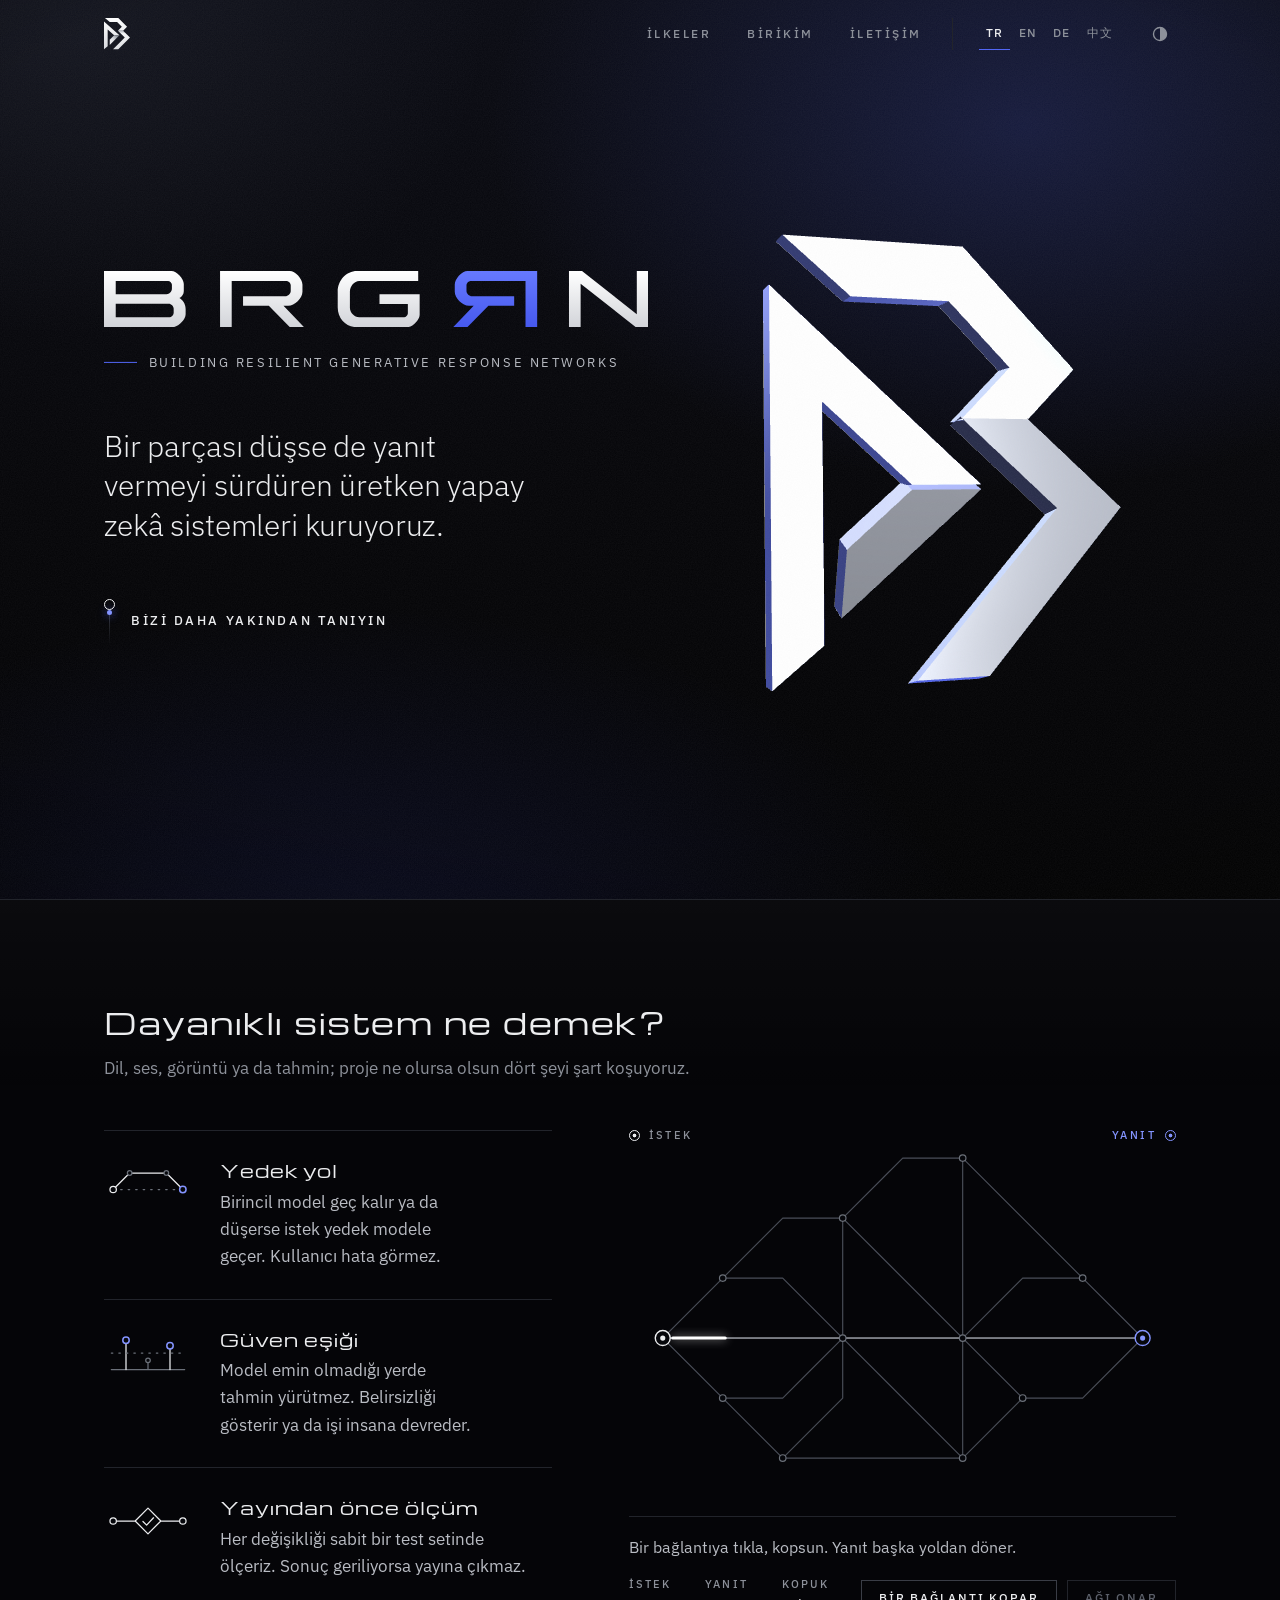
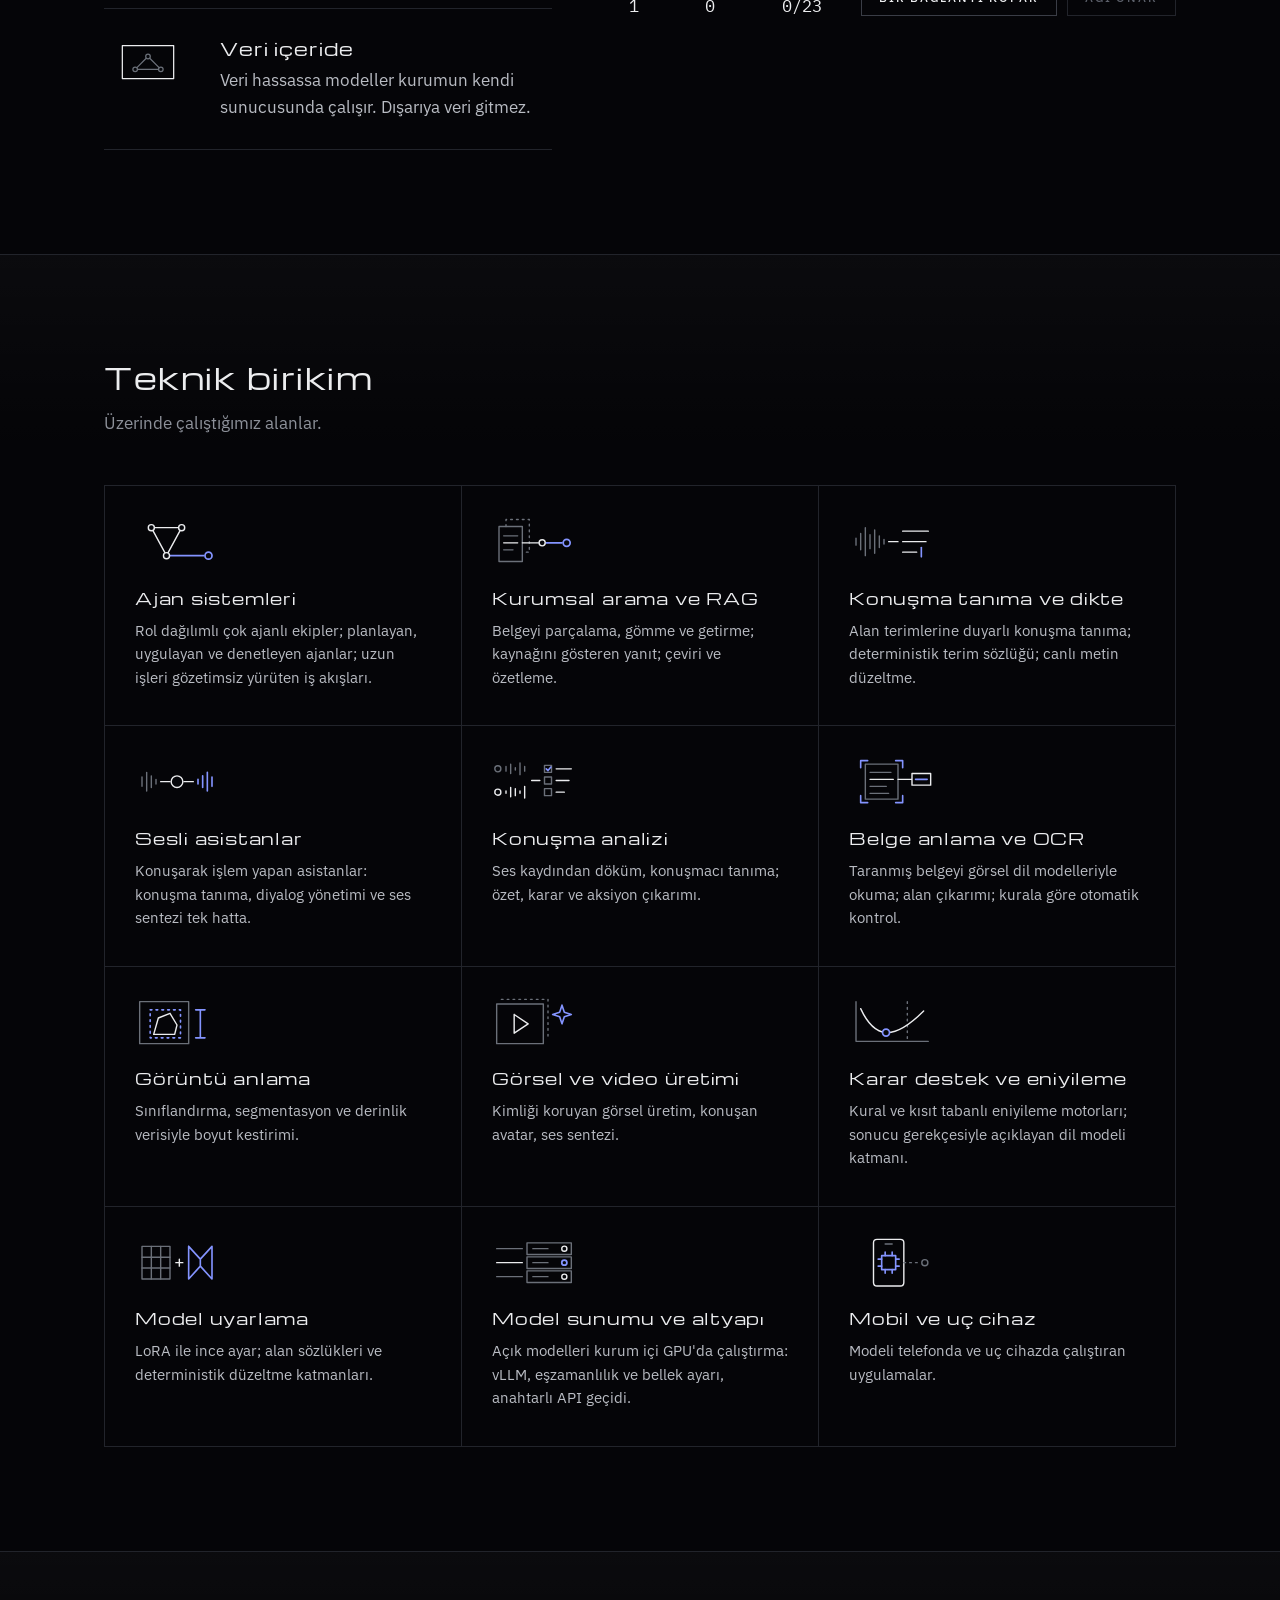
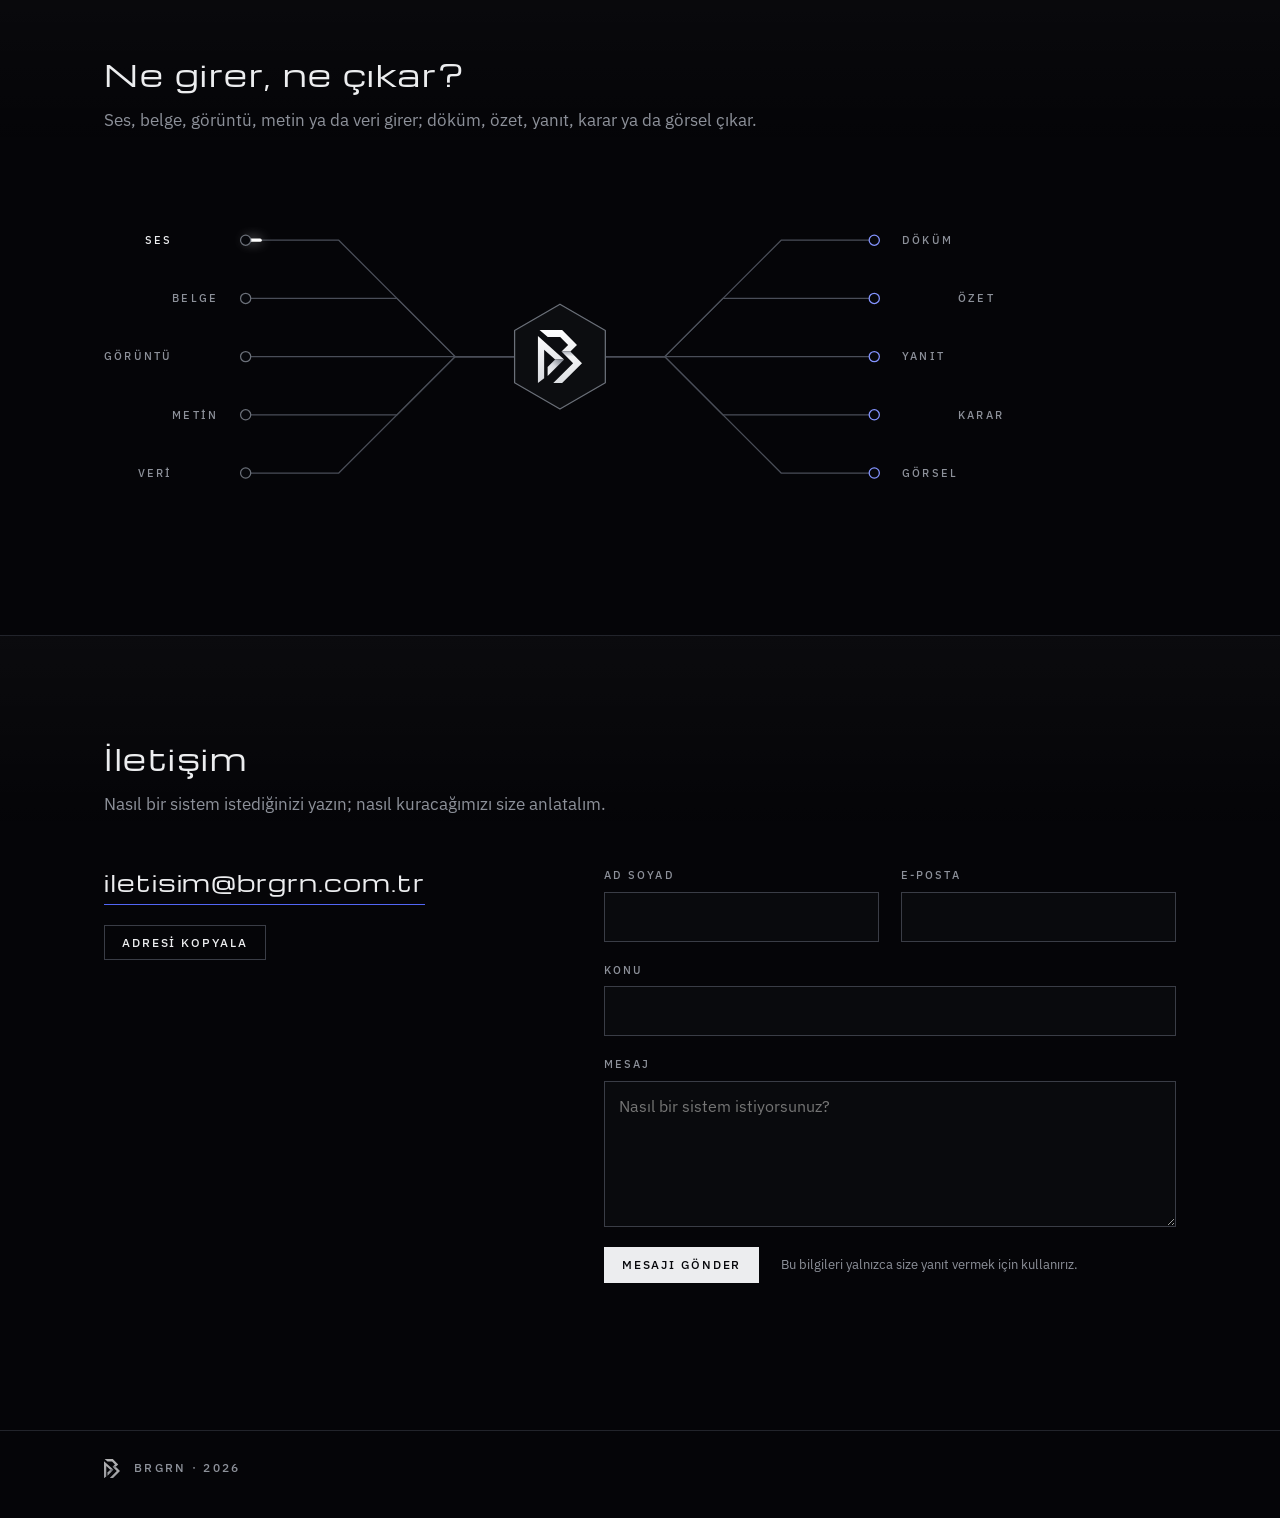
==== commit f36c196e: "Teknik birikim bölümü canlandırıldı - Her alana sitenin çizgi diliyle küçük bir çizim (tools/ikonlar" ====
--- a/index.html
+++ b/index.html
@@ -31,7 +31,7 @@
 <link rel="apple-touch-icon" href="assets/img/apple-touch-icon.png">
 <link rel="preload" href="assets/fonts/ibm-plex-sans-latin-400.woff2" as="font" type="font/woff2" crossorigin>
 <link rel="preload" href="assets/fonts/michroma-latin-400.woff2" as="font" type="font/woff2" crossorigin>
-<link rel="stylesheet" href="assets/css/site.css?v=16">
+<link rel="stylesheet" href="assets/css/site.css?v=17">
 <script>(function () { var d = document.documentElement; d.className = 'js'; try { if (localStorage.getItem('brgrn-tema') === 'light') d.setAttribute('data-theme', 'light'); } catch (e) {} })();</script>
 </head>
 <body>
@@ -176,50 +176,62 @@
     <div class="band__box">
       <ul class="fields">
         <li class="field" data-reveal style="--i:0">
+          <svg class="field__fig" viewBox="0 0 72 44" aria-hidden="true"><path class="ln on" d="M14 10H40L27 34Z" pathLength="1"/><path class="ln res" d="M30 34H59" pathLength="1"/><circle class="nd on" cx="14" cy="10" r="2.6"/><circle class="nd on" cx="40" cy="10" r="2.6"/><circle class="nd on" cx="27" cy="34" r="2.6"/><circle class="nd res" cx="63" cy="34" r="3"/><path class="pulse" d="M14 10H40L27 34Z" pathLength="1"/></svg>
           <h3 class="field__name">Ajan sistemleri</h3>
           <p class="field__text">Rol dağılımlı çok ajanlı ekipler; planlayan, uygulayan ve denetleyen ajanlar; uzun işleri gözetimsiz yürüten iş akışları.</p>
         </li>
         <li class="field" data-reveal style="--i:1">
+          <svg class="field__fig" viewBox="0 0 72 44" aria-hidden="true"><path class="ln off" d="M12 9V3H32V31H26"/><path class="ln " d="M6 9H26V39H6Z" pathLength="1"/><path class="ln " d="M10 17H22M10 29H18" pathLength="1"/><path class="ln on" d="M10 23H22" pathLength="1"/><path class="ln on" d="M26 23H40" pathLength="1"/><path class="ln res" d="M46 23H60" pathLength="1"/><circle class="nd on" cx="43" cy="23" r="2.6"/><circle class="nd res" cx="64" cy="23" r="3"/><path class="pulse" d="M10 23H60" pathLength="1"/></svg>
           <h3 class="field__name">Kurumsal arama ve RAG</h3>
           <p class="field__text">Belgeyi parçalama, gömme ve getirme; kaynağını gösteren yanıt; çeviri ve özetleme.</p>
         </li>
         <li class="field" data-reveal style="--i:2">
+          <svg class="field__fig" viewBox="0 0 72 44" aria-hidden="true"><path class="ln " d="M6 19v6M10 15v14M14 10v24M18 16v12M22 12v20M26 17v10M30 20v4" pathLength="1"/><path class="ln on" d="M34 22H42" pathLength="1"/><path class="ln on" d="M46 13H68M46 22H66M46 31H58" pathLength="1"/><path class="ln res" d="M62 27V35" pathLength="1"/><path class="pulse" d="M6 22H42" pathLength="1"/></svg>
           <h3 class="field__name">Konuşma tanıma ve dikte</h3>
           <p class="field__text">Alan terimlerine duyarlı konuşma tanıma; deterministik terim sözlüğü; canlı metin düzeltme.</p>
         </li>
         <li class="field" data-reveal style="--i:0">
+          <svg class="field__fig" viewBox="0 0 72 44" aria-hidden="true"><path class="ln " d="M6 18v8M10 14v16M14 17v10M18 20v4" pathLength="1"/><path class="ln on" d="M22 22H30M42 22H50" pathLength="1"/><path class="ln res" d="M54 20v4M58 17v10M62 14v16M66 18v8" pathLength="1"/><circle class="nd on" cx="36" cy="22" r="5"/><path class="pulse" d="M18 22H54" pathLength="1"/></svg>
           <h3 class="field__name">Sesli asistanlar</h3>
           <p class="field__text">Konuşarak işlem yapan asistanlar: konuşma tanıma, diyalog yönetimi ve ses sentezi tek hatta.</p>
         </li>
         <li class="field" data-reveal style="--i:1">
+          <svg class="field__fig" viewBox="0 0 72 44" aria-hidden="true"><path class="ln " d="M12 9v4M16 7v8M20 10v2M24 6v10M28 9v4" pathLength="1"/><path class="ln on" d="M12 30v2M16 27v8M20 28v6M24 30v2M28 26v10" pathLength="1"/><path class="ln on" d="M34 21H41" pathLength="1"/><path class="ln " d="M45 8h6v6h-6zM45 18h6v6h-6zM45 28h6v6h-6z" pathLength="1"/><path class="ln on" d="M55 11H68M55 21H66M55 31H62" pathLength="1"/><path class="ln res" d="M46.5 11l1.5 1.5 2.5-3" pathLength="1"/><circle class="nd " cx="5" cy="11" r="2.6"/><circle class="nd on" cx="5" cy="31" r="2.6"/><path class="pulse" d="M8 31H41" pathLength="1"/></svg>
           <h3 class="field__name">Konuşma analizi</h3>
           <p class="field__text">Ses kaydından döküm, konuşmacı tanıma; özet, karar ve aksiyon çıkarımı.</p>
         </li>
         <li class="field" data-reveal style="--i:2">
+          <svg class="field__fig" viewBox="0 0 72 44" aria-hidden="true"><path class="ln res" d="M10 10V4h6M40 4h6v6M46 34v6h-6M16 40h-6v-6" pathLength="1"/><path class="ln " d="M14 7H42V37H14Z" pathLength="1"/><path class="ln " d="M18 14H36M18 26H32M18 32H34" pathLength="1"/><path class="ln on" d="M18 20H38M42 20H54M54 15H70V25H54Z" pathLength="1"/><path class="ln res" d="M57 20H67" pathLength="1"/><path class="pulse" d="M18 20H54" pathLength="1"/></svg>
           <h3 class="field__name">Belge anlama ve OCR</h3>
           <p class="field__text">Taranmış belgeyi görsel dil modelleriyle okuma; alan çıkarımı; kurala göre otomatik kontrol.</p>
         </li>
         <li class="field" data-reveal style="--i:0">
+          <svg class="field__fig" viewBox="0 0 72 44" aria-hidden="true"><path class="ln " d="M4 4H46V40H4Z" pathLength="1"/><path class="ln off res" d="M13 11H39V35H13Z"/><path class="ln on" d="M16 32L20 18L30 14L36 24L34 32Z" pathLength="1"/><path class="ln res" d="M56 11V35M52 11H60M52 35H60" pathLength="1"/><path class="pulse" d="M16 32L20 18L30 14L36 24L34 32Z" pathLength="1"/></svg>
           <h3 class="field__name">Görüntü anlama</h3>
           <p class="field__text">Sınıflandırma, segmentasyon ve derinlik verisiyle boyut kestirimi.</p>
         </li>
         <li class="field" data-reveal style="--i:1">
+          <svg class="field__fig" viewBox="0 0 72 44" aria-hidden="true"><path class="ln off" d="M8 2H48V34"/><path class="ln " d="M4 6H44V40H4Z" pathLength="1"/><path class="ln on" d="M19 15L31 23L19 31Z" pathLength="1"/><path class="ln res" d="M60 7L62 13L68 15L62 17L60 23L58 17L52 15L58 13Z" pathLength="1"/><path class="pulse" d="M19 15L31 23L19 31Z" pathLength="1"/></svg>
           <h3 class="field__name">Görsel ve video üretimi</h3>
           <p class="field__text">Kimliği koruyan görsel üretim, konuşan avatar, ses sentezi.</p>
         </li>
         <li class="field" data-reveal style="--i:2">
+          <svg class="field__fig" viewBox="0 0 72 44" aria-hidden="true"><path class="ln " d="M6 4V38H68" pathLength="1"/><path class="ln off" d="M50 4V38"/><path class="ln on" d="M10 10C22 36 38 38 64 12" pathLength="1"/><circle class="nd res" cx="31.75" cy="30.5" r="3"/><path class="pulse" d="M10 10C22 36 38 38 64 12" pathLength="1"/></svg>
           <h3 class="field__name">Karar destek ve eniyileme</h3>
           <p class="field__text">Kural ve kısıt tabanlı eniyileme motorları; sonucu gerekçesiyle açıklayan dil modeli katmanı.</p>
         </li>
         <li class="field" data-reveal style="--i:0">
+          <svg class="field__fig" viewBox="0 0 72 44" aria-hidden="true"><path class="ln " d="M6 8H30V36H6Z" pathLength="1"/><path class="ln " d="M6 17.3H30M6 26.6H30M14 8V36M22 8V36" pathLength="1"/><path class="ln on" d="M35 22h6M38 19v6" pathLength="1"/><path class="ln res" d="M46 8L56 19V25L46 36ZM56 19L66 8V36L56 25Z" pathLength="1"/><path class="pulse" d="M46 22H66" pathLength="1"/></svg>
           <h3 class="field__name">Model uyarlama</h3>
           <p class="field__text">LoRA ile ince ayar; alan sözlükleri ve deterministik düzeltme katmanları.</p>
         </li>
         <li class="field" data-reveal style="--i:1">
+          <svg class="field__fig" viewBox="0 0 72 44" aria-hidden="true"><path class="ln " d="M30 5H68V15H30ZM30 17H68V27H30ZM30 29H68V39H30Z" pathLength="1"/><path class="ln " d="M35 10H48M35 22H48M35 34H48" pathLength="1"/><path class="ln " d="M4 10H26M4 34H26" pathLength="1"/><path class="ln on" d="M4 22H26" pathLength="1"/><circle class="nd on" cx="62" cy="10" r="2.2"/><circle class="nd res" cx="62" cy="22" r="2.2"/><circle class="nd on" cx="62" cy="34" r="2.2"/><path class="pulse" d="M4 22H48" pathLength="1"/></svg>
           <h3 class="field__name">Model sunumu ve altyapı</h3>
           <p class="field__text">Açık modelleri kurum içi GPU&#x27;da çalıştırma: vLLM, eşzamanlılık ve bellek ayarı, anahtarlı API geçidi.</p>
         </li>
         <li class="field" data-reveal style="--i:2">
+          <svg class="field__fig" viewBox="0 0 72 44" aria-hidden="true"><path class="ln on" d="M24 2H44Q47 2 47 5V39Q47 42 44 42H24Q21 42 21 39V5Q21 2 24 2Z" pathLength="1"/><path class="ln " d="M31 6H37" pathLength="1"/><path class="ln res" d="M28 16H40V28H28Z" pathLength="1"/><path class="ln res" d="M31 13v3M37 13v3M31 28v3M37 28v3M25 19h3M25 25h3M40 19h3M40 25h3" pathLength="1"/><path class="ln off" d="M47 22H62"/><circle class="nd " cx="65" cy="22" r="2.6"/><path class="pulse" d="M28 16H40V28H28Z" pathLength="1"/></svg>
           <h3 class="field__name">Mobil ve uç cihaz</h3>
           <p class="field__text">Modeli telefonda ve uç cihazda çalıştıran uygulamalar.</p>
         </li>
@@ -272,11 +284,11 @@
 </footer>
 
 <script type="application/json" id="i18n">{"net": {"down": "Yol kalmadı. Onarım bekleniyor.", "rerouted": "Bağlantı koptu. Yanıt başka yoldan dönüyor.", "unaffected": "Bağlantı koptu. Kullanılan yol etkilenmedi.", "healed_hand": "Bağlantı onarıldı.", "healed_self": "Bağlantı kendini onardı.", "healed_all": "Ağ onarıldı."}, "flow": {"in": ["Ses", "Belge", "Görüntü", "Metin", "Veri"], "out": ["Döküm", "Özet", "Yanıt", "Karar", "Görsel"]}, "form": {"sending": "Gönderiliyor…", "sent": "Mesajınız ulaştı. Yanıtı yazdığınız e-posta adresine göndereceğiz.", "failed": "Mesaj gönderilemedi. Yeniden deneyin ya da doğrudan iletisim@brgrn.com.tr adresine yazın.", "mailto": "Posta programınız açıldı. Gönderimi oradan tamamlayın."}}</script>
-<script src="assets/js/theme.js?v=16" defer></script>
-<script src="assets/js/scene.js?v=16" defer></script>
-<script src="assets/js/reveal.js?v=16" defer></script>
-<script src="assets/js/network.js?v=16" defer></script>
-<script src="assets/js/flow.js?v=16" defer></script>
-<script src="assets/js/contact.js?v=16" defer></script>
+<script src="assets/js/theme.js?v=17" defer></script>
+<script src="assets/js/scene.js?v=17" defer></script>
+<script src="assets/js/reveal.js?v=17" defer></script>
+<script src="assets/js/network.js?v=17" defer></script>
+<script src="assets/js/flow.js?v=17" defer></script>
+<script src="assets/js/contact.js?v=17" defer></script>
 </body>
 </html>
--- a/assets/css/site.css
+++ b/assets/css/site.css
@@ -332,17 +332,37 @@
 /* Teknik birikim: ince çizgili hücre ızgarası (çizgiler, boşlukta görünen zemin rengi) */
 .band__box { margin-top: clamp(28px, 4vw, 48px); padding-bottom: clamp(56px, 9vw, 104px); }
 .fields {
-  --cols: 3; --pad: clamp(18px, 2.4vw, 30px);
+  --cols: 3; --pad: clamp(20px, 2.4vw, 30px);
   display: grid; grid-template-columns: repeat(var(--cols), minmax(0, 1fr));
-  padding: 0; list-style: none; border-bottom: 1px solid var(--seam);
-}
-.field { padding: var(--pad) var(--pad) calc(var(--pad) + 4px); border-top: 1px solid var(--seam); border-left: 1px solid var(--seam); transition: background-color .3s; }
-.field:hover { background-color: var(--hover); }
+  padding: 0; list-style: none; border-right: 1px solid var(--seam); border-bottom: 1px solid var(--seam);
+}
+.field { position: relative; isolation: isolate; padding: var(--pad) var(--pad) calc(var(--pad) + 6px); border-top: 1px solid var(--seam); border-left: 1px solid var(--seam); }
+/* imleci izleyen ışık: hücrenin içinde yumuşak bir parıltı, kenarında ince mavi bir çizgi (konumu reveal.js verir) */
+.field::before, .field::after { content: ""; position: absolute; pointer-events: none; opacity: 0; transition: opacity .45s; }
+.field::before { inset: 0; z-index: -1; background: radial-gradient(280px circle at var(--x, 50%) var(--y, 50%), color-mix(in srgb, var(--response) 14%, transparent), transparent 70%); }
+.field::after {
+  inset: -1px; padding: 1px;
+  background: radial-gradient(200px circle at calc(var(--x, 50%) + 1px) calc(var(--y, 50%) + 1px), var(--response-hi), transparent 72%);
+  -webkit-mask: linear-gradient(#000 0 0) content-box, linear-gradient(#000 0 0); -webkit-mask-composite: xor;
+  mask: linear-gradient(#000 0 0) content-box exclude, linear-gradient(#000 0 0);
+}
+.fields.is-lit .field::before, .fields.is-lit .field::after { opacity: 1; }
+
+/* alan çizimleri: sitenin çizgi dili (gri, beyaz = etkin, mavi = sonuç, kesik = devre dışı) */
+.field__fig { display: block; width: 84px; height: auto; aspect-ratio: 72 / 44; margin-bottom: 20px; overflow: visible; }
+.field__fig .ln { fill: none; stroke: var(--node); stroke-width: 1.2; stroke-linecap: round; stroke-linejoin: round; transition: stroke .35s; }
+.field__fig .ln.on { stroke: var(--chrome); }
+.field__fig .ln.res { stroke: var(--response-hi); stroke-width: 1.4; }
+.field__fig .ln.off { stroke-dasharray: 1.5 3.5; }
+.field__fig .nd { fill: var(--void); stroke: var(--node); stroke-width: 1.2; }
+.field__fig .nd.on { stroke: var(--chrome); }
+.field__fig .nd.res { stroke: var(--response-hi); stroke-width: 1.5; }
+.field__fig .pulse { fill: none; stroke: var(--response-hi); stroke-width: 2.4; stroke-linecap: round; stroke-dasharray: .12 2; stroke-dashoffset: .12; opacity: 0; filter: drop-shadow(0 0 3px var(--response)); }
+.field:hover .field__fig .ln:not(.on):not(.res) { stroke: var(--soft); }
 .field__name { font: 400 clamp(.84rem, .76rem + .3vw, .98rem)/1.35 var(--display); letter-spacing: .05em; }
 .field__text { margin-top: 10px; font-size: .95rem; line-height: 1.55; color: var(--soft); }
-@media (min-width: 901px) { .field:nth-child(3n + 1) { padding-left: 0; border-left: 0; } .field:nth-child(3n) { padding-right: 0; } }
-@media (max-width: 900px) and (min-width: 561px) { .fields { --cols: 2; } .field:nth-child(odd) { padding-left: 0; border-left: 0; } .field:nth-child(even) { padding-right: 0; } }
-@media (max-width: 560px) { .fields { --cols: 1; } .field { padding-inline: 0; border-left: 0; } }
+@media (max-width: 900px) and (min-width: 561px) { .fields { --cols: 2; } }
+@media (max-width: 560px) { .fields { --cols: 1; } }
 
 /* Akış: girdiler ambleme akar, yanıt olarak çıkar */
 .no-js .flow { display: none; }
@@ -465,6 +485,13 @@
   .js .band__title[data-reveal] { opacity: 1; transform: none; }
   .js .band__title[data-reveal] > span { display: block; transform: translateY(.55em); clip-path: inset(0 0 100% 0); transition: transform 1s var(--ease), clip-path 1s var(--ease); }
   .js .band__title[data-reveal].is-in > span { transform: none; clip-path: inset(-20% -2% -20% -2%); }
+  .js .field[data-reveal] .field__fig .ln[pathLength] { stroke-dasharray: 1; stroke-dashoffset: 1; transition: stroke-dashoffset 1.3s var(--ease) calc(var(--i, 0) * 90ms + 250ms), stroke .35s; }
+  .js .field[data-reveal].is-in .field__fig .ln[pathLength] { stroke-dashoffset: 0; }
+  .js .field[data-reveal] .field__fig .ln.off, .js .field[data-reveal] .field__fig .nd { opacity: 0; transition: opacity .8s var(--ease) calc(var(--i, 0) * 90ms + 700ms); }
+  .js .field[data-reveal].is-in .field__fig .ln.off, .js .field[data-reveal].is-in .field__fig .nd { opacity: 1; }
+  .field.is-in .field__fig .pulse { animation: fig-pulse 1.5s var(--ease) calc(var(--i, 0) * 90ms + 1.4s) 1 both; }
+  .field:hover .field__fig .pulse { animation: fig-pulse 1.3s var(--ease) infinite; }
+  @keyframes fig-pulse { 0% { stroke-dashoffset: .12; opacity: 0; } 12%, 84% { opacity: 1; } 100% { stroke-dashoffset: -1; opacity: 0; } }
   .js .band[data-line]::before { transform: scaleX(0); }
   .js .band[data-line].is-in::before { transform: none; }
 }
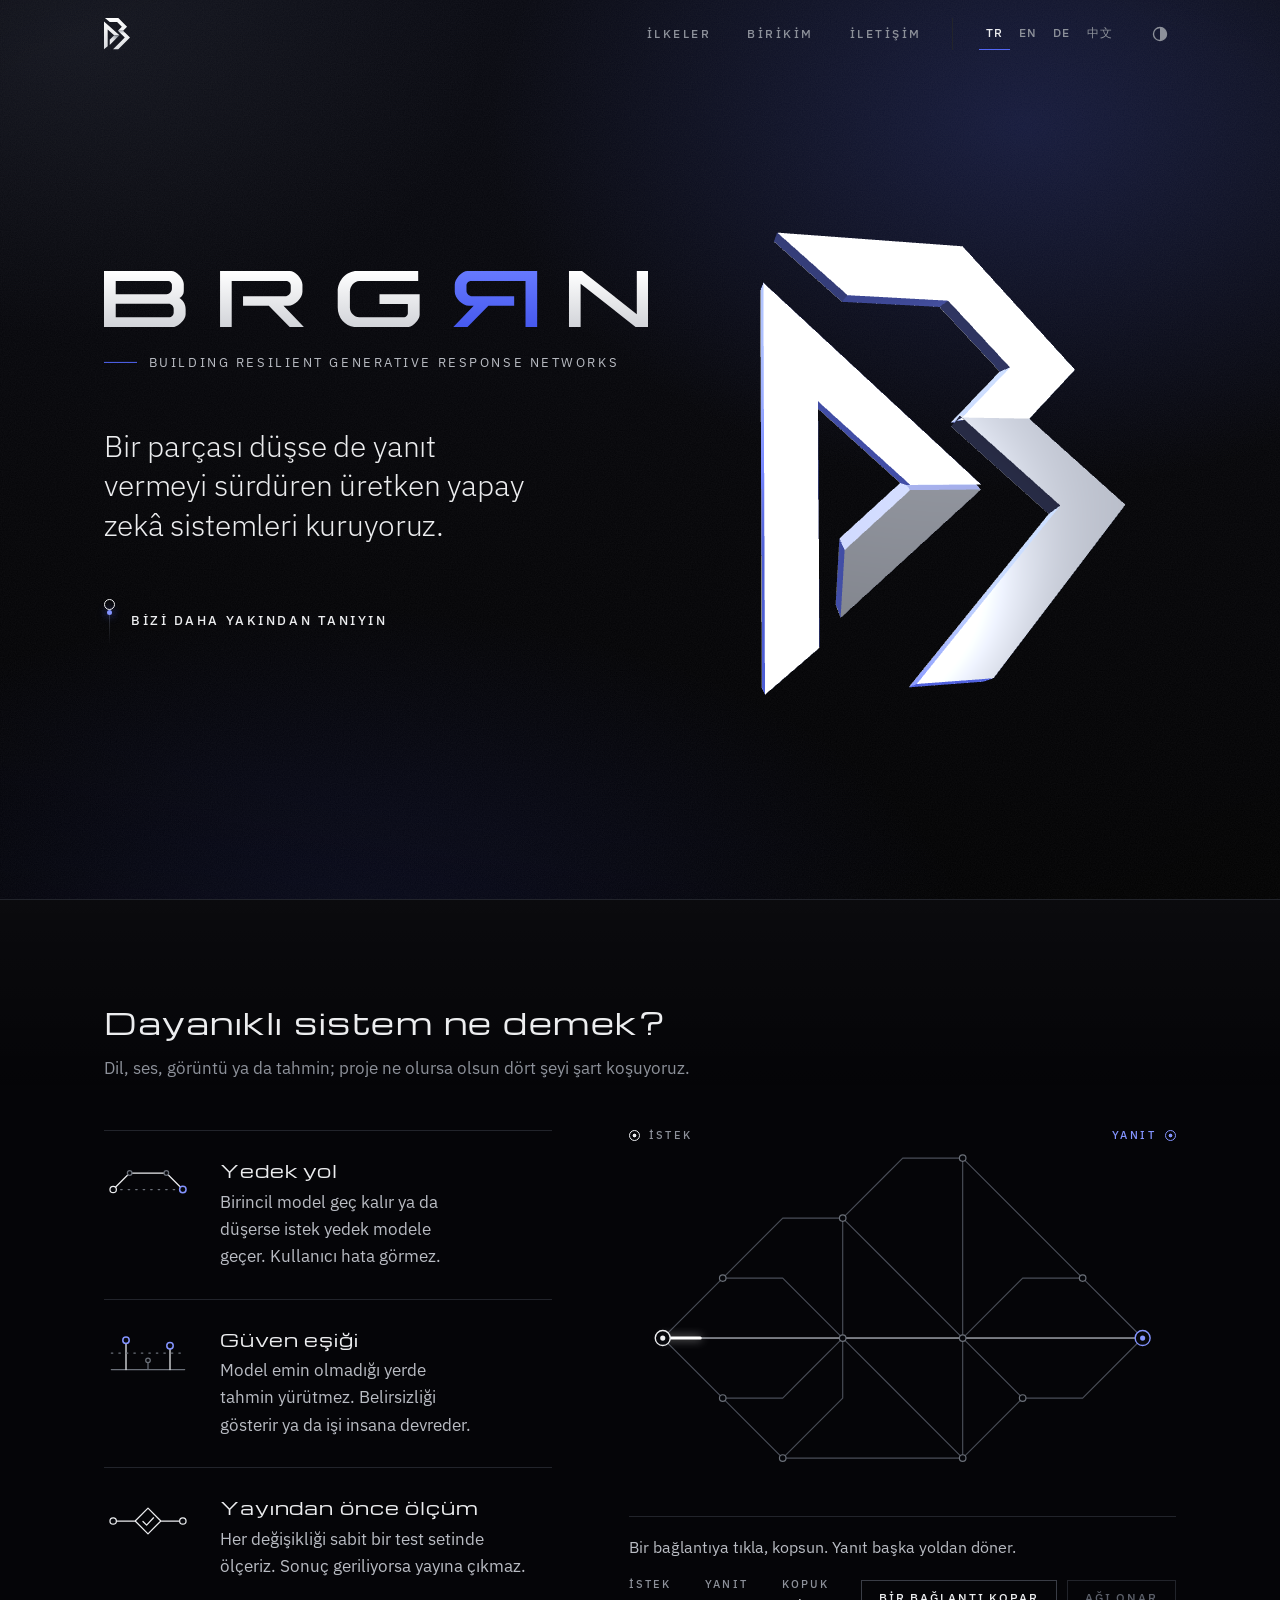
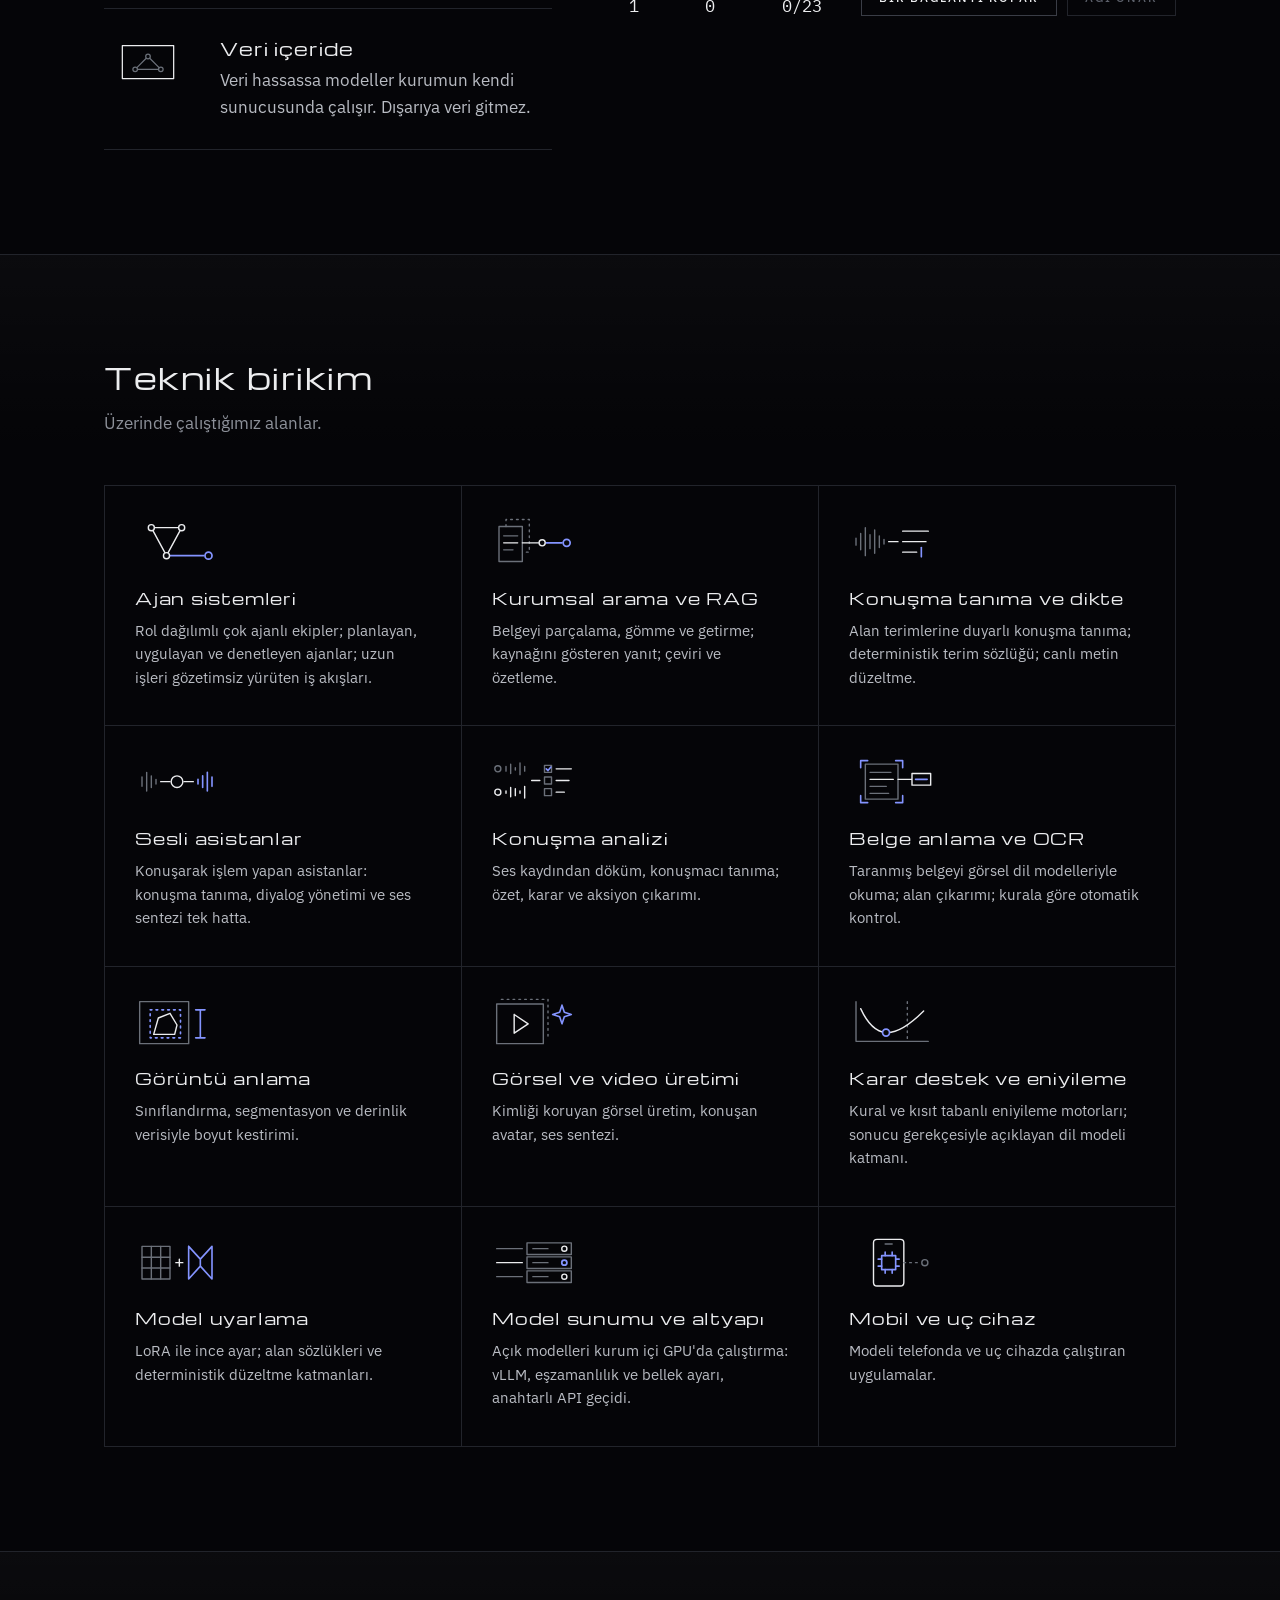
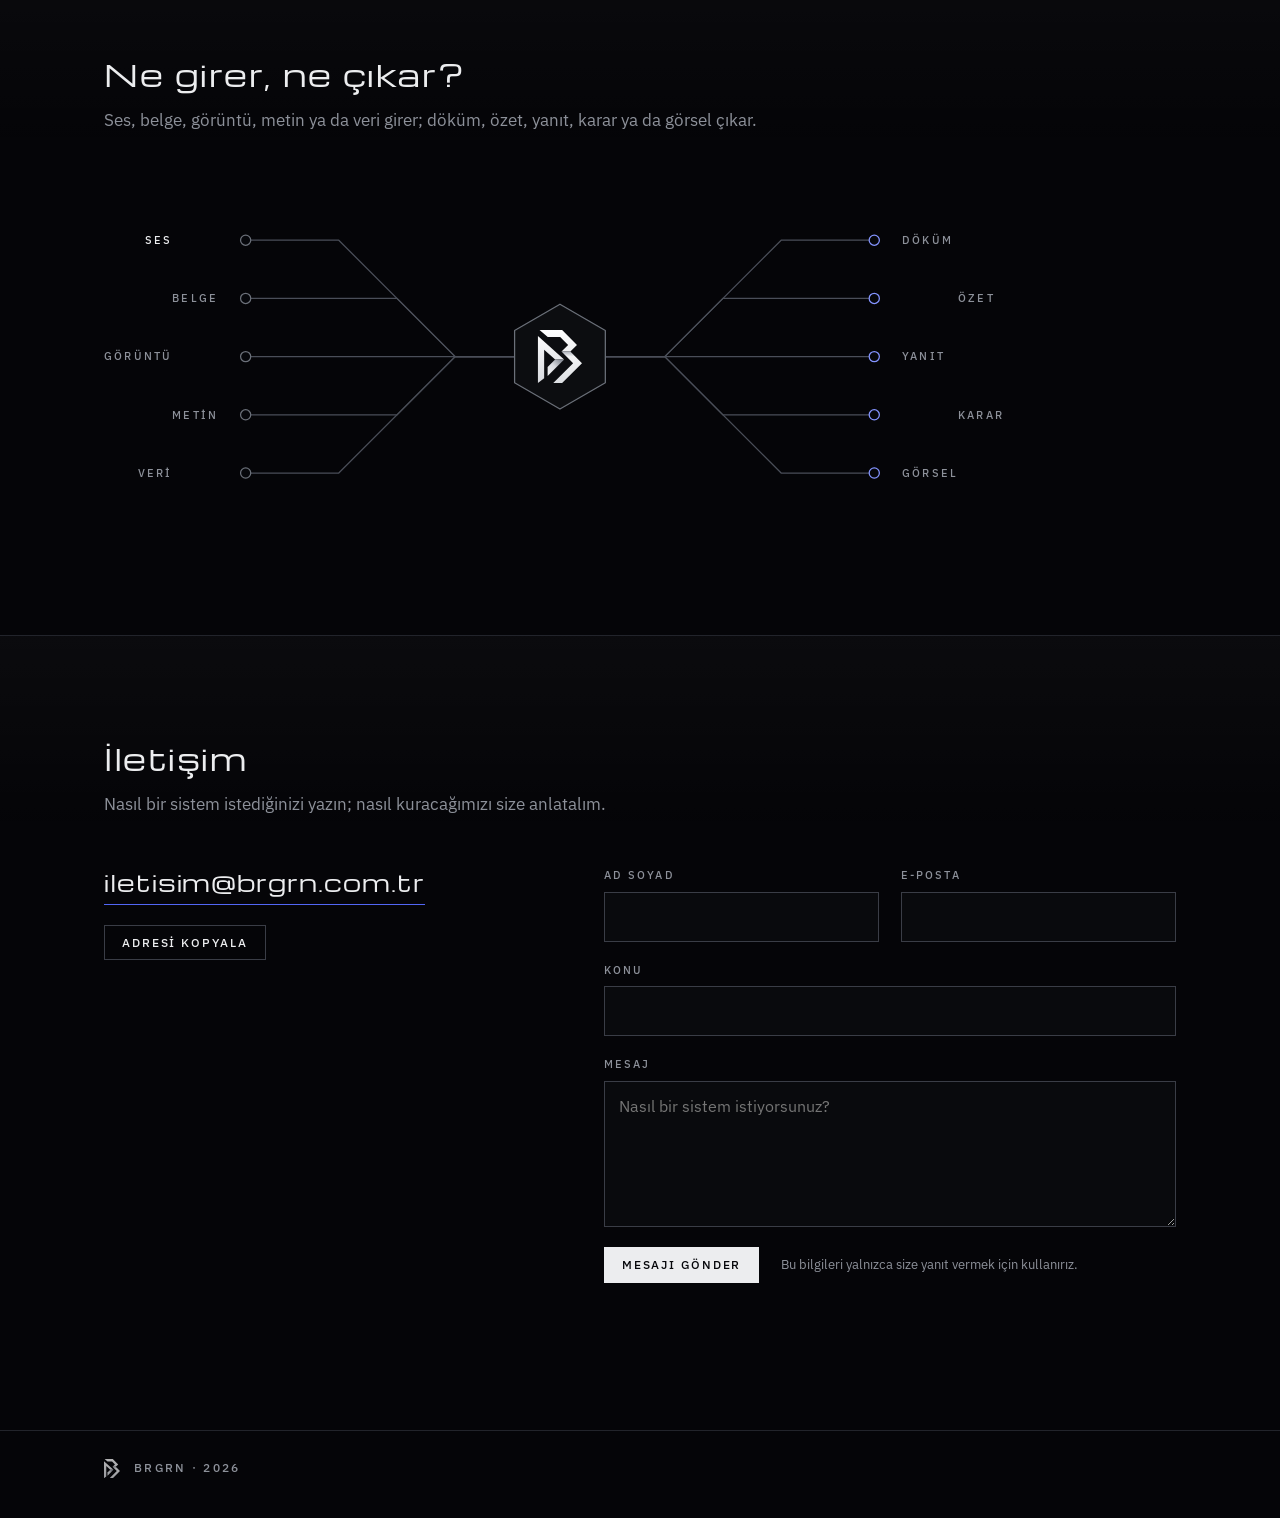
==== commit bcbf8fe2: "Telefonda kaydırırken logo titremesi giderildi Metal amblemin tuvali ekrana sabit, tam ekran bir kat" ====
--- a/index.html
+++ b/index.html
@@ -31,7 +31,7 @@
 <link rel="apple-touch-icon" href="assets/img/apple-touch-icon.png">
 <link rel="preload" href="assets/fonts/ibm-plex-sans-latin-400.woff2" as="font" type="font/woff2" crossorigin>
 <link rel="preload" href="assets/fonts/michroma-latin-400.woff2" as="font" type="font/woff2" crossorigin>
-<link rel="stylesheet" href="assets/css/site.css?v=17">
+<link rel="stylesheet" href="assets/css/site.css?v=17.1">
 <script>(function () { var d = document.documentElement; d.className = 'js'; try { if (localStorage.getItem('brgrn-tema') === 'light') d.setAttribute('data-theme', 'light'); } catch (e) {} })();</script>
 </head>
 <body>
@@ -54,8 +54,6 @@
   </defs>
 </svg>
 
-<canvas class="scene" data-scene aria-hidden="true"></canvas>
-
 <a class="skip" href="#icerik">İçeriğe geç</a>
 
 <header class="top">
@@ -97,6 +95,7 @@
     <!-- Metal amblem bu SVG'nin tam üstünde çizilir; sahne çalışmazsa SVG görünür kalır -->
     <div class="hero__stage rise" style="--d:1" aria-hidden="true">
       <svg class="hero__mark" viewBox="0 0 189.25 227.6" data-scene-anchor><use href="#brgrn-mark"/></svg>
+      <canvas class="scene" data-scene></canvas>
     </div>
   </section>
 
@@ -284,11 +283,11 @@
 </footer>
 
 <script type="application/json" id="i18n">{"net": {"down": "Yol kalmadı. Onarım bekleniyor.", "rerouted": "Bağlantı koptu. Yanıt başka yoldan dönüyor.", "unaffected": "Bağlantı koptu. Kullanılan yol etkilenmedi.", "healed_hand": "Bağlantı onarıldı.", "healed_self": "Bağlantı kendini onardı.", "healed_all": "Ağ onarıldı."}, "flow": {"in": ["Ses", "Belge", "Görüntü", "Metin", "Veri"], "out": ["Döküm", "Özet", "Yanıt", "Karar", "Görsel"]}, "form": {"sending": "Gönderiliyor…", "sent": "Mesajınız ulaştı. Yanıtı yazdığınız e-posta adresine göndereceğiz.", "failed": "Mesaj gönderilemedi. Yeniden deneyin ya da doğrudan iletisim@brgrn.com.tr adresine yazın.", "mailto": "Posta programınız açıldı. Gönderimi oradan tamamlayın."}}</script>
-<script src="assets/js/theme.js?v=17" defer></script>
-<script src="assets/js/scene.js?v=17" defer></script>
-<script src="assets/js/reveal.js?v=17" defer></script>
-<script src="assets/js/network.js?v=17" defer></script>
-<script src="assets/js/flow.js?v=17" defer></script>
-<script src="assets/js/contact.js?v=17" defer></script>
+<script src="assets/js/theme.js?v=17.1" defer></script>
+<script src="assets/js/scene.js?v=17.1" defer></script>
+<script src="assets/js/reveal.js?v=17.1" defer></script>
+<script src="assets/js/network.js?v=17.1" defer></script>
+<script src="assets/js/flow.js?v=17.1" defer></script>
+<script src="assets/js/contact.js?v=17.1" defer></script>
 </body>
 </html>
--- a/assets/css/site.css
+++ b/assets/css/site.css
@@ -210,10 +210,12 @@
   @keyframes more-fall { 0% { transform: none; opacity: 0; } 18%, 72% { opacity: 1; } 100% { transform: translateY(30px); opacity: 0; } }
 }
 /* Amblem sahnesi: metal amblem bu SVG'nin tam üstünde çizilir; sahne çalışmıyorsa SVG görünür kalır */
-.hero__stage { display: grid; place-items: center; min-height: clamp(240px, 56vh, 600px); }
-.hero__mark { height: clamp(210px, 48vh, 470px); width: auto; transition: opacity .8s; }
+.hero__stage { position: relative; display: grid; place-items: center; min-height: clamp(240px, 56vh, 600px); }
+.hero__mark { height: clamp(210px, 48vh, 470px); height: clamp(210px, 48lvh, 470px); width: auto; transition: opacity .8s; }
 .gl-on .hero__mark { opacity: 0; }
-.scene { position: fixed; inset: 0; width: 100%; height: 100%; z-index: -1; pointer-events: none; }
+/* Tuval logonun kendi alanında durur ve sayfayla birlikte kayar. Katlanan parçalar dışarı taşabilsin diye
+   alanın yalnız üstüne ve altına uzar (yana uzarsa telefonda yatay kaydırma çıkar). */
+.scene { position: absolute; left: 0; right: 0; top: -18%; bottom: -18%; display: block; width: 100%; height: 136%; pointer-events: none; }
 
 
 .tagline {
@@ -456,7 +458,7 @@
 @media (max-width: 880px) {
   .hero { grid-template-columns: minmax(0, 1fr); min-height: 0; gap: 18px; }
   .hero__stage { order: -1; min-height: 0; padding-top: 8px; }
-  .hero__mark { height: clamp(170px, 30vh, 260px); }
+  .hero__mark { height: clamp(170px, 30vh, 260px); height: clamp(170px, 30lvh, 260px); }
   .lede { max-width: 28ch; }
   .proof { grid-template-columns: minmax(0, 1fr); }
   .proof .net { position: static; }
